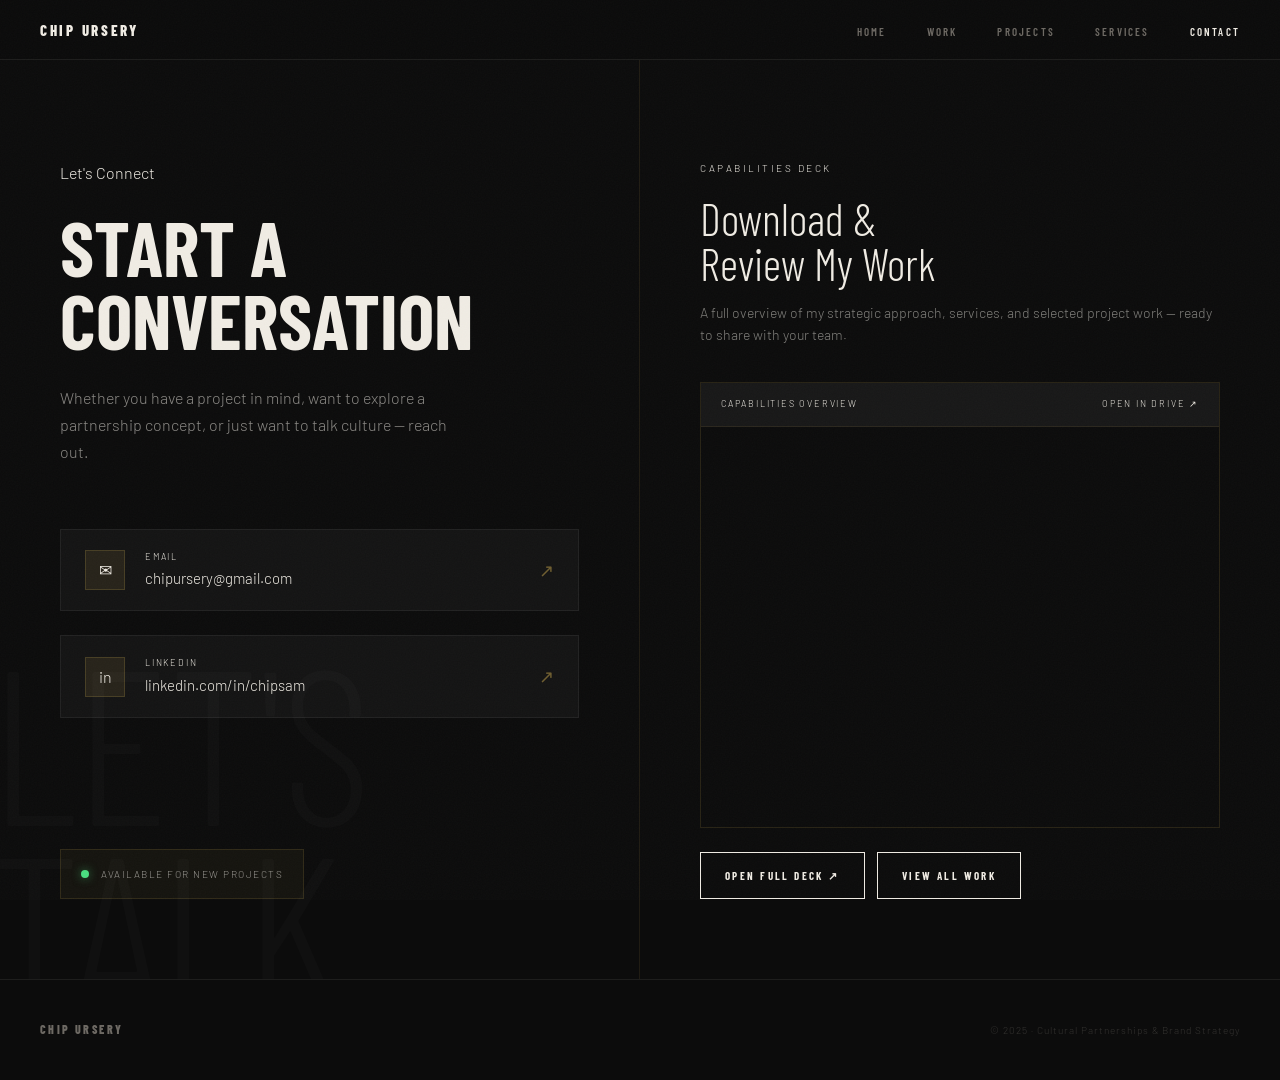
==== contact.html @ 4e8164b8 "Initial commit: website portfolio files" ====
<!DOCTYPE html>
<html lang="en">
<head>
  <meta charset="UTF-8" />
  <meta name="viewport" content="width=device-width, initial-scale=1.0" />
  <title>Contact — Chip Ursery</title>
  <meta name="description" content="Get in touch with Chip Ursery for cultural partnership strategy, brand campaigns, and pitch deck development." />
  <link rel="stylesheet" href="style.css" />
  <style>
    /* ── CONTACT LAYOUT ── */
    .contact-wrap {
      min-height: calc(100vh - var(--nav-h));
      display: grid;
      grid-template-columns: 1fr 1fr;
    }
    .contact-left {
      background: var(--ash);
      padding: 100px 60px 80px;
      display: flex;
      flex-direction: column;
      justify-content: space-between;
      border-right: 1px solid rgba(201,168,76,0.1);
      position: relative;
      overflow: hidden;
    }
    .contact-left::before {
      content: 'LET\'S\ATALK';
      position: absolute;
      left: -10px; bottom: -40px;
      font-family: var(--font-display);
      font-size: 220px;
      color: rgba(255,255,255,0.02);
      line-height: .85;
      pointer-events: none;
      white-space: pre;
    }
    .contact-left-top {}
    .contact-headline {
      font-family: var(--font-display);
      font-size: clamp(48px, 6vw, 92px);
      line-height: .95;
      margin: 24px 0 28px;
    }
    .contact-headline span { color: var(--gold); }
    .contact-sub {
      font-size: 16px;
      color: rgba(242,239,232,0.55);
      line-height: 1.7;
      max-width: 400px;
    }
    .contact-links {
      margin-top: 64px;
      display: flex;
      flex-direction: column;
      gap: 24px;
    }
    .contact-link-item {
      display: flex;
      align-items: center;
      gap: 20px;
      text-decoration: none;
      color: var(--white);
      padding: 20px 24px;
      background: rgba(255,255,255,0.03);
      border: 1px solid rgba(255,255,255,0.06);
      transition: all .25s;
      position: relative;
      overflow: hidden;
    }
    .contact-link-item::before {
      content: '';
      position: absolute;
      inset: 0;
      background: rgba(201,168,76,0.05);
      transform: translateX(-100%);
      transition: transform .3s ease;
    }
    .contact-link-item:hover::before { transform: none; }
    .contact-link-item:hover {
      border-color: rgba(201,168,76,0.3);
    }
    .contact-link-item:hover .cli-arrow { transform: translate(3px, -3px); }
    .cli-icon {
      width: 40px; height: 40px;
      background: rgba(201,168,76,0.1);
      border: 1px solid rgba(201,168,76,0.2);
      display: flex; align-items: center; justify-content: center;
      flex-shrink: 0;
      font-size: 16px;
    }
    .cli-text {
      display: flex;
      flex-direction: column;
      gap: 2px;
      flex: 1;
      position: relative;
    }
    .cli-label {
      font-family: var(--font-mono);
      font-size: 9px;
      letter-spacing: 0.2em;
      text-transform: uppercase;
      color: var(--gold);
    }
    .cli-value {
      font-size: 15px;
      color: var(--white);
    }
    .cli-arrow {
      font-size: 18px;
      color: rgba(201,168,76,0.5);
      transition: transform .25s;
      position: relative;
    }
    .contact-left-bottom {
      margin-top: 48px;
    }
    .availability {
      display: flex;
      align-items: center;
      gap: 12px;
      padding: 16px 20px;
      background: rgba(201,168,76,0.05);
      border: 1px solid rgba(201,168,76,0.15);
      width: fit-content;
    }
    .avail-dot {
      width: 8px; height: 8px;
      border-radius: 50%;
      background: #4ade80;
      box-shadow: 0 0 10px rgba(74,222,128,0.5);
      animation: pulse 2s ease-in-out infinite;
    }
    @keyframes pulse {
      0%, 100% { box-shadow: 0 0 6px rgba(74,222,128,0.4); }
      50%       { box-shadow: 0 0 16px rgba(74,222,128,0.8); }
    }
    .avail-text {
      font-family: var(--font-mono);
      font-size: 10px;
      letter-spacing: 0.15em;
      text-transform: uppercase;
      color: rgba(242,239,232,0.6);
    }

    /* ── RIGHT: DECK ── */
    .contact-right {
      background: var(--black);
      padding: 100px 60px 80px;
      display: flex;
      flex-direction: column;
    }
    .deck-section-label {
      font-family: var(--font-mono);
      font-size: 10px;
      letter-spacing: 0.25em;
      text-transform: uppercase;
      color: var(--gold);
      margin-bottom: 20px;
    }
    .deck-title-text {
      font-family: var(--font-display);
      font-size: clamp(28px, 3.5vw, 48px);
      color: var(--white);
      line-height: 1;
      margin-bottom: 16px;
    }
    .deck-sub-text {
      font-size: 14px;
      color: rgba(242,239,232,0.5);
      margin-bottom: 36px;
    }
    .capabilities-embed {
      flex: 1;
      min-height: 400px;
      background: var(--ash);
      border: 1px solid rgba(201,168,76,0.15);
      overflow: hidden;
      position: relative;
    }
    .capabilities-embed iframe {
      width: 100%;
      height: 100%;
      min-height: 400px;
      border: none;
      display: block;
    }
    .embed-bar {
      padding: 14px 20px;
      border-bottom: 1px solid rgba(201,168,76,0.1);
      background: rgba(28,28,28,0.8);
      font-family: var(--font-mono);
      font-size: 9px;
      letter-spacing: 0.2em;
      text-transform: uppercase;
      color: var(--gold);
      display: flex;
      align-items: center;
      justify-content: space-between;
    }
    .embed-bar a {
      color: var(--muted);
      transition: color .2s;
    }
    .embed-bar a:hover { color: var(--white); }
    .deck-ctas {
      margin-top: 24px;
      display: flex;
      gap: 12px;
      flex-wrap: wrap;
    }

    /* Mobile */
    @media (max-width: 900px) {
      .contact-wrap { grid-template-columns: 1fr; }
      .contact-left {
        padding: 80px 24px 60px;
        border-right: none;
        border-bottom: 1px solid rgba(201,168,76,0.1);
      }
      .contact-right { padding: 60px 24px 80px; }
      .capabilities-embed { min-height: 300px; }
      .capabilities-embed iframe { min-height: 300px; }
    }
  </style>
</head>
<body>

<!-- NAV -->
<nav>
  <a class="nav-logo" href="index.html">CHIP <span>URSERY</span></a>
  <ul class="nav-links">
    <li><a href="index.html">Home</a></li>
    <li><a href="work.html">Work</a></li>
    <li><a href="projects.html">Projects</a></li>
    <li><a href="services.html">Services</a></li>
    <li><a href="contact.html">Contact</a></li>
  </ul>
  <button class="hamburger" aria-label="Menu"><span></span><span></span><span></span></button>
</nav>
<div class="mobile-menu">
  <button class="close-btn">✕</button>
  <a href="index.html">Home</a>
  <a href="work.html">Work</a>
  <a href="projects.html">Projects</a>
  <a href="services.html">Services</a>
  <a href="contact.html">Contact</a>
</div>

<div class="page-wrap">
  <div class="contact-wrap">

    <!-- LEFT: CONTACT INFO -->
    <div class="contact-left">
      <div class="contact-left-top">
        <div class="section-label reveal">Let's Connect</div>
        <h1 class="contact-headline reveal">START A<br><span>CONVERSATION</span></h1>
        <p class="contact-sub reveal">Whether you have a project in mind, want to explore a partnership concept, or just want to talk culture — reach out.</p>

        <div class="contact-links reveal">
          <a href="mailto:chipursery@gmail.com" class="contact-link-item">
            <span class="cli-icon">✉</span>
            <span class="cli-text">
              <span class="cli-label">Email</span>
              <span class="cli-value">chipursery@gmail.com</span>
            </span>
            <span class="cli-arrow">↗</span>
          </a>

          <a href="https://www.linkedin.com/in/chipsam/" target="_blank" rel="noopener" class="contact-link-item">
            <span class="cli-icon">in</span>
            <span class="cli-text">
              <span class="cli-label">LinkedIn</span>
              <span class="cli-value">linkedin.com/in/chipsam</span>
            </span>
            <span class="cli-arrow">↗</span>
          </a>
        </div>
      </div>

      <div class="contact-left-bottom reveal">
        <div class="availability">
          <span class="avail-dot"></span>
          <span class="avail-text">Available for new projects</span>
        </div>
      </div>
    </div>

    <!-- RIGHT: CAPABILITIES DECK -->
    <div class="contact-right">
      <div class="deck-section-label reveal">Capabilities Deck</div>
      <div class="deck-title-text reveal">Download &amp;<br>Review My Work</div>
      <p class="deck-sub-text reveal">A full overview of my strategic approach, services, and selected project work — ready to share with your team.</p>

      <div class="capabilities-embed reveal">
        <div class="embed-bar">
          Capabilities Overview
          <a href="https://drive.google.com/file/d/1-_7iHMF8_PQELfiRIcevgMTAsRC_Ux6O/view" target="_blank" rel="noopener">Open in Drive ↗</a>
        </div>
        <iframe
          src="https://drive.google.com/file/d/1-_7iHMF8_PQELfiRIcevgMTAsRC_Ux6O/preview"
          allow="autoplay"
          allowfullscreen
          loading="lazy"
          title="Chip Ursery Capabilities Deck"
        ></iframe>
      </div>

      <div class="deck-ctas reveal">
        <a href="https://drive.google.com/file/d/1-_7iHMF8_PQELfiRIcevgMTAsRC_Ux6O/view" target="_blank" rel="noopener" class="btn btn-primary">Open Full Deck ↗</a>
        <a href="work.html" class="btn btn-outline">View All Work</a>
      </div>
    </div>

  </div>
</div>

<!-- FOOTER -->
<footer>
  <span class="footer-logo">CHIP URSERY</span>
  <span class="footer-copy">© 2025 · Cultural Partnerships &amp; Brand Strategy</span>
</footer>

<script src="nav.js"></script>
</body>
</html>
---- style.css ----
/* ============================================================
   CHIP URSERY — CULTURAL STRATEGY CONSULTANCY
   Design system: Dark editorial · Fashion-forward · Premium
   ============================================================ */

@import url('https://fonts.googleapis.com/css2?family=Barlow+Condensed:ital,wght@0,300;0,400;0,600;0,700;0,800;0,900;1,300;1,700&family=Barlow:ital,wght@0,300;0,400;0,500;1,300&family=Cormorant:ital,wght@0,300;0,400;1,300;1,400&display=swap');

/* ── TOKENS ── */
:root {
  --ink:        #0c0c0c;
  --ink-2:      #141414;
  --ink-3:      #1e1e1e;
  --ink-4:      #282828;
  --paper:      #f0ece4;
  --paper-dim:  #c8c4bc;
  --paper-mute: #6e6a64;
  --rule:       rgba(240,236,228,0.08);
  --rule-strong:rgba(240,236,228,0.14);

  /* No colors. Just weight and space. */
  --font-display: 'Barlow Condensed', sans-serif;
  --font-body:    'Barlow', sans-serif;
  --font-serif:   'Cormorant', serif;

  --nav-h: 60px;
  --max-w: 1320px;

  /* Spacing scale */
  --s1: 8px;
  --s2: 16px;
  --s3: 24px;
  --s4: 40px;
  --s5: 64px;
  --s6: 96px;
  --s7: 140px;
}

/* ── RESET ── */
*, *::before, *::after { box-sizing: border-box; margin: 0; padding: 0; }
html {
  scroll-behavior: smooth;
  font-size: 16px;
}
body {
  background: var(--ink);
  color: var(--paper);
  font-family: var(--font-body);
  font-weight: 300;
  line-height: 1.6;
  overflow-x: hidden;
  cursor: none; /* custom cursor */
}
a { color: inherit; text-decoration: none; }
ul, ol { list-style: none; }
img { display: block; max-width: 100%; }
button { cursor: none; }

/* ── CUSTOM CURSOR ── */
.cursor {
  position: fixed;
  width: 8px; height: 8px;
  background: var(--paper);
  border-radius: 50%;
  pointer-events: none;
  z-index: 99999;
  transform: translate(-50%, -50%);
  transition: width .2s, height .2s, background .2s;
  mix-blend-mode: difference;
}
.cursor.expanded {
  width: 40px; height: 40px;
  background: var(--paper);
}
@media (pointer: coarse) {
  .cursor { display: none; }
  body, button { cursor: auto; }
}

/* ── NOISE TEXTURE ── */
body::after {
  content: '';
  position: fixed;
  inset: 0;
  background-image: url("data:image/svg+xml,%3Csvg xmlns='http://www.w3.org/2000/svg' width='300' height='300'%3E%3Cfilter id='n'%3E%3CfeTurbulence type='fractalNoise' baseFrequency='0.75' numOctaves='4' stitchTiles='stitch'/%3E%3C/filter%3E%3Crect width='300' height='300' filter='url(%23n)' opacity='1'/%3E%3C/svg%3E");
  opacity: .028;
  pointer-events: none;
  z-index: 9998;
}

/* ── NAVIGATION ── */
nav {
  position: fixed;
  top: 0; left: 0; right: 0;
  height: var(--nav-h);
  z-index: 1000;
  display: flex;
  align-items: center;
  justify-content: space-between;
  padding: 0 var(--s4);
  background: rgba(12,12,12,0.96);
  backdrop-filter: blur(20px);
  -webkit-backdrop-filter: blur(20px);
  border-bottom: 1px solid var(--rule);
  transition: border-color .4s;
}
nav.scrolled {
  border-bottom-color: var(--rule-strong);
}
.nav-logo {
  font-family: var(--font-display);
  font-weight: 800;
  font-size: 15px;
  letter-spacing: 0.18em;
  text-transform: uppercase;
  color: var(--paper);
}
.nav-logo sup {
  font-size: 8px;
  font-weight: 400;
  letter-spacing: 0.1em;
  color: var(--paper-mute);
  vertical-align: super;
  margin-left: 4px;
}
.nav-right {
  display: flex;
  align-items: center;
  gap: var(--s5);
}
.nav-links {
  display: flex;
  gap: var(--s4);
}
.nav-links a {
  font-family: var(--font-display);
  font-size: 11px;
  font-weight: 600;
  letter-spacing: 0.2em;
  text-transform: uppercase;
  color: var(--paper-mute);
  transition: color .2s;
  position: relative;
}
.nav-links a:hover,
.nav-links a.active {
  color: var(--paper);
}
.nav-cta {
  font-family: var(--font-display);
  font-size: 10px;
  font-weight: 700;
  letter-spacing: 0.22em;
  text-transform: uppercase;
  color: var(--ink);
  background: var(--paper);
  padding: 9px 18px;
  display: inline-block;
  transition: background .2s, color .2s;
}
.nav-cta:hover {
  background: var(--paper-dim);
}
.hamburger {
  display: none;
  flex-direction: column;
  gap: 5px;
  background: none;
  border: none;
  padding: 4px;
}
.hamburger span {
  display: block;
  width: 22px; height: 1px;
  background: var(--paper);
  transition: all .25s;
}

/* ── MOBILE MENU ── */
.mobile-menu {
  display: none;
  position: fixed;
  inset: 0;
  background: var(--ink);
  z-index: 990;
  flex-direction: column;
  align-items: flex-start;
  justify-content: flex-end;
  padding: var(--s6) var(--s4);
  gap: var(--s2);
}
.mobile-menu.open { display: flex; }
.mobile-menu a {
  font-family: var(--font-display);
  font-weight: 800;
  font-size: clamp(40px, 8vw, 80px);
  letter-spacing: 0.03em;
  text-transform: uppercase;
  color: var(--paper);
  opacity: .25;
  transition: opacity .2s;
  line-height: 1.05;
}
.mobile-menu a:hover { opacity: 1; }
.mobile-close {
  position: absolute;
  top: 20px; right: var(--s4);
  background: none; border: none;
  font-family: var(--font-display);
  font-size: 11px;
  letter-spacing: 0.2em;
  text-transform: uppercase;
  color: var(--paper-mute);
}
.mobile-menu-bottom {
  margin-top: var(--s4);
  padding-top: var(--s3);
  border-top: 1px solid var(--rule);
  font-family: var(--font-display);
  font-size: 10px;
  letter-spacing: 0.2em;
  text-transform: uppercase;
  color: var(--paper-mute);
}

/* ── PAGE WRAPPER ── */
.page-wrap {
  padding-top: var(--nav-h);
}

/* ── CONTAINER ── */
.container {
  max-width: var(--max-w);
  margin: 0 auto;
  padding: 0 var(--s4);
}

/* ── EDITORIAL RULE ── */
.e-rule {
  width: 100%;
  height: 1px;
  background: var(--rule);
}

/* ── EYEBROW / LABEL ── */
.eyebrow {
  font-family: var(--font-display);
  font-size: 10px;
  font-weight: 600;
  letter-spacing: 0.28em;
  text-transform: uppercase;
  color: var(--paper-mute);
}

/* ── DISPLAY TYPE ── */
.d1 {
  font-family: var(--font-display);
  font-weight: 800;
  font-size: clamp(80px, 13vw, 200px);
  line-height: .88;
  letter-spacing: -0.01em;
  text-transform: uppercase;
  color: var(--paper);
}
.d2 {
  font-family: var(--font-display);
  font-weight: 800;
  font-size: clamp(52px, 8vw, 130px);
  line-height: .9;
  letter-spacing: -0.01em;
  text-transform: uppercase;
  color: var(--paper);
}
.d3 {
  font-family: var(--font-display);
  font-weight: 700;
  font-size: clamp(32px, 5vw, 72px);
  line-height: .95;
  letter-spacing: 0.01em;
  text-transform: uppercase;
  color: var(--paper);
}
.d4 {
  font-family: var(--font-display);
  font-weight: 600;
  font-size: clamp(22px, 3vw, 40px);
  line-height: 1;
  text-transform: uppercase;
  color: var(--paper);
}
.serif-em {
  font-family: var(--font-serif);
  font-style: italic;
  font-weight: 300;
  color: var(--paper-dim);
}
.body-lg {
  font-size: 17px;
  font-weight: 300;
  line-height: 1.7;
  color: var(--paper-dim);
}
.body-sm {
  font-size: 13px;
  font-weight: 300;
  line-height: 1.65;
  color: var(--paper-mute);
}

/* ── BUTTONS ── */
.btn {
  display: inline-flex;
  align-items: center;
  gap: 12px;
  font-family: var(--font-display);
  font-size: 11px;
  font-weight: 700;
  letter-spacing: 0.22em;
  text-transform: uppercase;
  padding: 14px 24px;
  border: 1px solid;
  transition: background .2s, color .2s, border-color .2s;
  white-space: nowrap;
}
.btn-paper {
  background: var(--paper);
  border-color: var(--paper);
  color: var(--ink);
}
.btn-paper:hover {
  background: transparent;
  color: var(--paper);
}
.btn-ghost {
  background: transparent;
  border-color: var(--rule-strong);
  color: var(--paper-dim);
}
.btn-ghost:hover {
  border-color: var(--paper-dim);
  color: var(--paper);
}
.btn-arrow::after {
  content: '↗';
  font-size: 14px;
  font-weight: 400;
}

/* ── SCROLL REVEAL ── */
.reveal {
  opacity: 0;
  transform: translateY(20px);
  transition: opacity .8s cubic-bezier(.16,1,.3,1), transform .8s cubic-bezier(.16,1,.3,1);
}
.reveal.up { transform: translateY(40px); }
.reveal.visible {
  opacity: 1;
  transform: none;
}
[data-delay="1"] { transition-delay: .1s; }
[data-delay="2"] { transition-delay: .2s; }
[data-delay="3"] { transition-delay: .3s; }
[data-delay="4"] { transition-delay: .4s; }
[data-delay="5"] { transition-delay: .5s; }

/* ── FOOTER ── */
footer {
  background: var(--ink);
  border-top: 1px solid var(--rule);
  padding: var(--s4) var(--s4);
  display: flex;
  align-items: center;
  justify-content: space-between;
  flex-wrap: wrap;
  gap: var(--s2);
}
.footer-logo {
  font-family: var(--font-display);
  font-size: 12px;
  font-weight: 800;
  letter-spacing: 0.2em;
  text-transform: uppercase;
  color: var(--paper-mute);
}
.footer-right {
  display: flex;
  align-items: center;
  gap: var(--s4);
}
.footer-link {
  font-family: var(--font-display);
  font-size: 10px;
  font-weight: 600;
  letter-spacing: 0.2em;
  text-transform: uppercase;
  color: var(--paper-mute);
  transition: color .2s;
}
.footer-link:hover { color: var(--paper); }
.footer-copy {
  font-size: 10px;
  letter-spacing: 0.1em;
  color: var(--paper-mute);
  opacity: .4;
}

/* ── RESPONSIVE ── */
@media (max-width: 1024px) {
  :root { --s4: 28px; --s5: 48px; --s6: 72px; --s7: 100px; }
}
@media (max-width: 768px) {
  :root { --s4: 20px; }
  .nav-links, .nav-cta { display: none; }
  .hamburger { display: flex; }
  nav { padding: 0 var(--s4); }
}
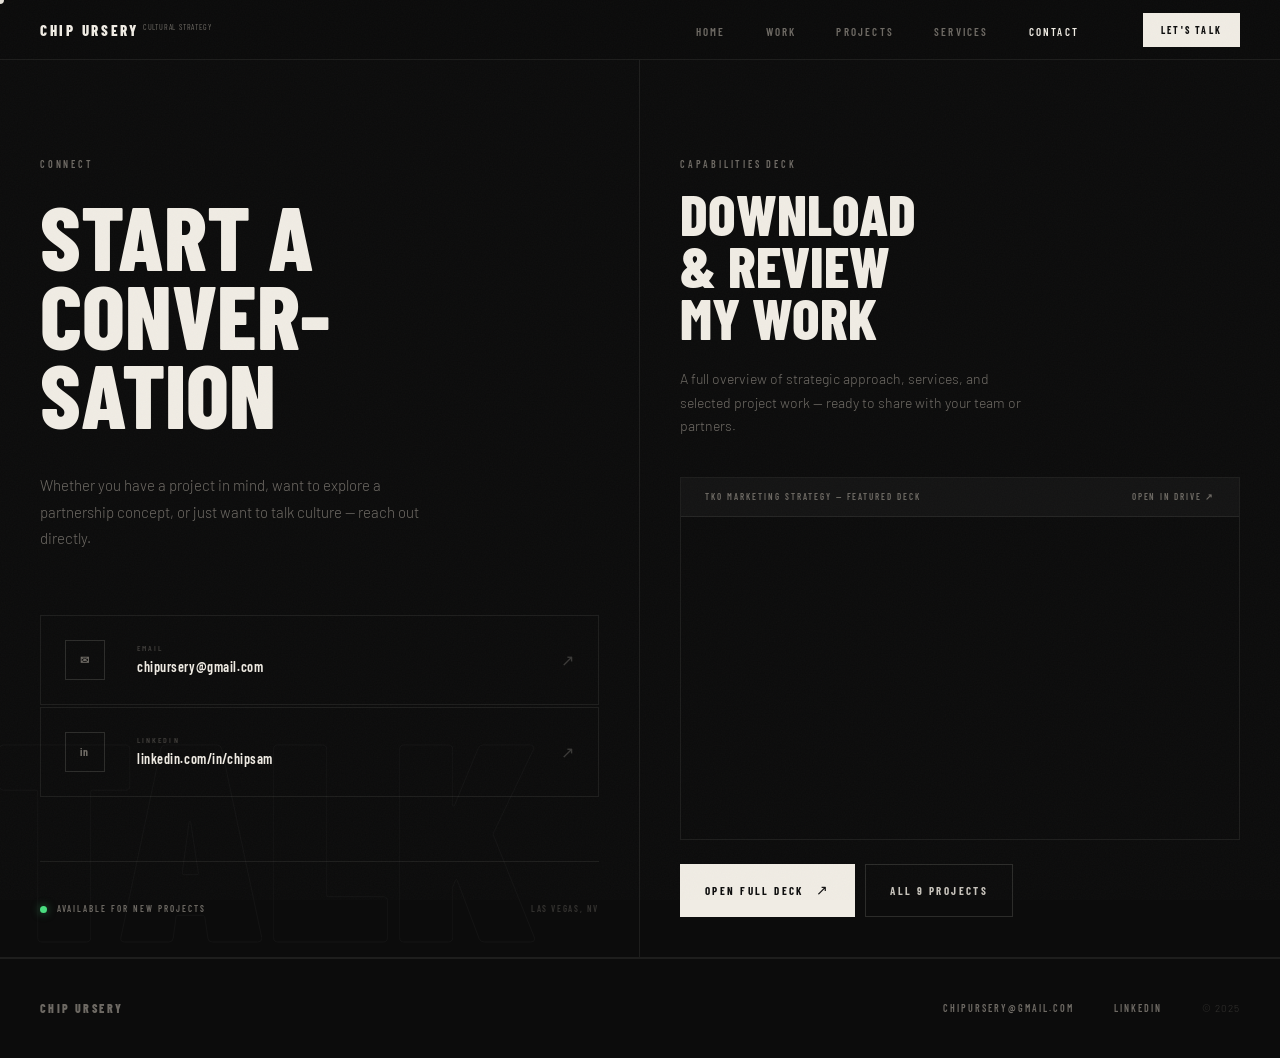
==== commit ff5a6fff: "Update portfolio pages: contact, projects, and services" ====
--- a/contact.html
+++ b/contact.html
@@ -4,297 +4,328 @@
   <meta charset="UTF-8" />
   <meta name="viewport" content="width=device-width, initial-scale=1.0" />
   <title>Contact — Chip Ursery</title>
-  <meta name="description" content="Get in touch with Chip Ursery for cultural partnership strategy, brand campaigns, and pitch deck development." />
   <link rel="stylesheet" href="style.css" />
   <style>
-    /* ── CONTACT LAYOUT ── */
-    .contact-wrap {
-      min-height: calc(100vh - var(--nav-h));
+
+    /* ── FULL LAYOUT ── */
+    .contact-layout {
+      min-height: calc(100svh - var(--nav-h));
       display: grid;
       grid-template-columns: 1fr 1fr;
-    }
+      border-bottom: 1px solid var(--rule);
+    }
+
+    /* ── LEFT PANEL ── */
     .contact-left {
-      background: var(--ash);
-      padding: 100px 60px 80px;
+      border-right: 1px solid var(--rule);
       display: flex;
       flex-direction: column;
       justify-content: space-between;
-      border-right: 1px solid rgba(201,168,76,0.1);
+      padding: var(--s6) var(--s4) var(--s4);
       position: relative;
       overflow: hidden;
     }
-    .contact-left::before {
-      content: 'LET\'S\ATALK';
+    .contact-ghost {
       position: absolute;
-      left: -10px; bottom: -40px;
-      font-family: var(--font-display);
-      font-size: 220px;
-      color: rgba(255,255,255,0.02);
-      line-height: .85;
+      bottom: -0.05em; left: -.02em;
+      font-family: var(--font-display);
+      font-weight: 900;
+      font-size: clamp(140px, 22vw, 360px);
+      line-height: 1;
+      text-transform: uppercase;
+      color: transparent;
+      -webkit-text-stroke: 1px rgba(240,236,228,0.03);
       pointer-events: none;
-      white-space: pre;
-    }
-    .contact-left-top {}
+      user-select: none;
+      white-space: nowrap;
+    }
+    .contact-left-top { position: relative; z-index: 2; }
     .contact-headline {
       font-family: var(--font-display);
-      font-size: clamp(48px, 6vw, 92px);
-      line-height: .95;
-      margin: 24px 0 28px;
-    }
-    .contact-headline span { color: var(--gold); }
+      font-weight: 800;
+      font-size: clamp(52px, 7vw, 110px);
+      line-height: .88;
+      text-transform: uppercase;
+      color: var(--paper);
+      margin: var(--s3) 0 var(--s4);
+    }
     .contact-sub {
-      font-size: 16px;
-      color: rgba(242,239,232,0.55);
-      line-height: 1.7;
-      max-width: 400px;
-    }
+      font-size: 15px;
+      font-weight: 300;
+      line-height: 1.75;
+      color: var(--paper-mute);
+      max-width: 380px;
+    }
+
+    /* CONTACT LINKS */
     .contact-links {
-      margin-top: 64px;
-      display: flex;
-      flex-direction: column;
-      gap: 24px;
-    }
-    .contact-link-item {
-      display: flex;
-      align-items: center;
-      gap: 20px;
-      text-decoration: none;
-      color: var(--white);
-      padding: 20px 24px;
-      background: rgba(255,255,255,0.03);
-      border: 1px solid rgba(255,255,255,0.06);
-      transition: all .25s;
-      position: relative;
-      overflow: hidden;
-    }
-    .contact-link-item::before {
-      content: '';
-      position: absolute;
-      inset: 0;
-      background: rgba(201,168,76,0.05);
-      transform: translateX(-100%);
-      transition: transform .3s ease;
-    }
-    .contact-link-item:hover::before { transform: none; }
-    .contact-link-item:hover {
-      border-color: rgba(201,168,76,0.3);
-    }
-    .contact-link-item:hover .cli-arrow { transform: translate(3px, -3px); }
-    .cli-icon {
-      width: 40px; height: 40px;
-      background: rgba(201,168,76,0.1);
-      border: 1px solid rgba(201,168,76,0.2);
-      display: flex; align-items: center; justify-content: center;
-      flex-shrink: 0;
-      font-size: 16px;
-    }
-    .cli-text {
+      margin-top: var(--s5);
       display: flex;
       flex-direction: column;
       gap: 2px;
-      flex: 1;
       position: relative;
-    }
-    .cli-label {
-      font-family: var(--font-mono);
-      font-size: 9px;
-      letter-spacing: 0.2em;
-      text-transform: uppercase;
-      color: var(--gold);
-    }
-    .cli-value {
-      font-size: 15px;
-      color: var(--white);
-    }
-    .cli-arrow {
-      font-size: 18px;
-      color: rgba(201,168,76,0.5);
-      transition: transform .25s;
+      z-index: 2;
+    }
+    .c-link {
+      display: grid;
+      grid-template-columns: 48px 1fr auto;
+      align-items: center;
+      gap: var(--s3);
+      padding: var(--s3) var(--s3);
+      border: 1px solid var(--rule);
+      background: transparent;
+      color: var(--paper);
+      transition: background .2s, border-color .2s;
+    }
+    .c-link:hover {
+      background: var(--ink-2);
+      border-color: var(--rule-strong);
+    }
+    .c-link:hover .c-link-arrow { opacity: 1; transform: translate(2px,-2px); }
+    .c-link-icon {
+      width: 40px; height: 40px;
+      border: 1px solid var(--rule-strong);
+      display: flex;
+      align-items: center;
+      justify-content: center;
+      font-family: var(--font-display);
+      font-size: 11px;
+      font-weight: 700;
+      letter-spacing: 0.1em;
+      color: var(--paper-mute);
+      flex-shrink: 0;
+    }
+    .c-link-text { display: flex; flex-direction: column; gap: 2px; }
+    .c-link-label {
+      font-family: var(--font-display);
+      font-size: 8px;
+      font-weight: 600;
+      letter-spacing: 0.26em;
+      text-transform: uppercase;
+      color: var(--paper-mute);
+      opacity: .5;
+    }
+    .c-link-value {
+      font-family: var(--font-display);
+      font-size: 14px;
+      font-weight: 600;
+      letter-spacing: 0.04em;
+      color: var(--paper);
+    }
+    .c-link-arrow {
+      font-size: 16px;
+      color: var(--paper);
+      opacity: .2;
+      transition: opacity .2s, transform .25s;
+    }
+
+    /* STATUS */
+    .contact-left-bottom {
       position: relative;
-    }
-    .contact-left-bottom {
-      margin-top: 48px;
-    }
-    .availability {
-      display: flex;
-      align-items: center;
-      gap: 12px;
-      padding: 16px 20px;
-      background: rgba(201,168,76,0.05);
-      border: 1px solid rgba(201,168,76,0.15);
-      width: fit-content;
-    }
-    .avail-dot {
-      width: 8px; height: 8px;
+      z-index: 2;
+      margin-top: var(--s5);
+      padding-top: var(--s4);
+      border-top: 1px solid var(--rule);
+      display: flex;
+      align-items: center;
+      justify-content: space-between;
+    }
+    .status-pill {
+      display: flex;
+      align-items: center;
+      gap: 10px;
+    }
+    .status-dot {
+      width: 7px; height: 7px;
       border-radius: 50%;
       background: #4ade80;
-      box-shadow: 0 0 10px rgba(74,222,128,0.5);
-      animation: pulse 2s ease-in-out infinite;
-    }
-    @keyframes pulse {
-      0%, 100% { box-shadow: 0 0 6px rgba(74,222,128,0.4); }
-      50%       { box-shadow: 0 0 16px rgba(74,222,128,0.8); }
-    }
-    .avail-text {
-      font-family: var(--font-mono);
-      font-size: 10px;
-      letter-spacing: 0.15em;
-      text-transform: uppercase;
-      color: rgba(242,239,232,0.6);
-    }
-
-    /* ── RIGHT: DECK ── */
+      box-shadow: 0 0 8px rgba(74,222,128,.5);
+      animation: breathe 2.5s ease-in-out infinite;
+    }
+    @keyframes breathe {
+      0%, 100% { box-shadow: 0 0 6px rgba(74,222,128,.4); }
+      50%       { box-shadow: 0 0 16px rgba(74,222,128,.8); }
+    }
+    .status-text {
+      font-family: var(--font-display);
+      font-size: 9px;
+      font-weight: 600;
+      letter-spacing: 0.22em;
+      text-transform: uppercase;
+      color: var(--paper-mute);
+    }
+    .status-location {
+      font-family: var(--font-display);
+      font-size: 9px;
+      font-weight: 600;
+      letter-spacing: 0.18em;
+      text-transform: uppercase;
+      color: var(--paper-mute);
+      opacity: .4;
+    }
+
+    /* ── RIGHT PANEL — DECK ── */
     .contact-right {
-      background: var(--black);
-      padding: 100px 60px 80px;
       display: flex;
       flex-direction: column;
-    }
-    .deck-section-label {
-      font-family: var(--font-mono);
-      font-size: 10px;
-      letter-spacing: 0.25em;
-      text-transform: uppercase;
-      color: var(--gold);
-      margin-bottom: 20px;
-    }
+      padding: var(--s6) var(--s4) var(--s4);
+    }
+    .deck-header { margin-bottom: var(--s4); }
     .deck-title-text {
       font-family: var(--font-display);
-      font-size: clamp(28px, 3.5vw, 48px);
-      color: var(--white);
-      line-height: 1;
-      margin-bottom: 16px;
-    }
-    .deck-sub-text {
+      font-weight: 800;
+      font-size: clamp(32px, 4.5vw, 64px);
+      line-height: .9;
+      text-transform: uppercase;
+      color: var(--paper);
+      margin-top: var(--s2);
+      margin-bottom: var(--s3);
+    }
+    .deck-body-text {
       font-size: 14px;
-      color: rgba(242,239,232,0.5);
-      margin-bottom: 36px;
-    }
-    .capabilities-embed {
+      font-weight: 300;
+      color: var(--paper-mute);
+      line-height: 1.65;
+      max-width: 360px;
+    }
+
+    /* EMBED */
+    .deck-embed-wrap {
       flex: 1;
-      min-height: 400px;
-      background: var(--ash);
-      border: 1px solid rgba(201,168,76,0.15);
+      border: 1px solid var(--rule);
       overflow: hidden;
-      position: relative;
-    }
-    .capabilities-embed iframe {
+      display: flex;
+      flex-direction: column;
+      min-height: 360px;
+    }
+    .embed-bar {
+      padding: 12px var(--s3);
+      border-bottom: 1px solid var(--rule);
+      background: var(--ink-2);
+      display: flex;
+      align-items: center;
+      justify-content: space-between;
+      flex-shrink: 0;
+    }
+    .embed-bar span {
+      font-family: var(--font-display);
+      font-size: 9px;
+      font-weight: 600;
+      letter-spacing: 0.22em;
+      text-transform: uppercase;
+      color: var(--paper-mute);
+    }
+    .embed-bar a {
+      font-family: var(--font-display);
+      font-size: 9px;
+      font-weight: 600;
+      letter-spacing: 0.2em;
+      text-transform: uppercase;
+      color: var(--paper-mute);
+      transition: color .2s;
+    }
+    .embed-bar a:hover { color: var(--paper); }
+    .deck-embed-wrap iframe {
+      flex: 1;
       width: 100%;
-      height: 100%;
-      min-height: 400px;
+      min-height: 300px;
       border: none;
       display: block;
     }
-    .embed-bar {
-      padding: 14px 20px;
-      border-bottom: 1px solid rgba(201,168,76,0.1);
-      background: rgba(28,28,28,0.8);
-      font-family: var(--font-mono);
-      font-size: 9px;
-      letter-spacing: 0.2em;
-      text-transform: uppercase;
-      color: var(--gold);
-      display: flex;
-      align-items: center;
-      justify-content: space-between;
-    }
-    .embed-bar a {
-      color: var(--muted);
-      transition: color .2s;
-    }
-    .embed-bar a:hover { color: var(--white); }
     .deck-ctas {
-      margin-top: 24px;
-      display: flex;
-      gap: 12px;
+      margin-top: var(--s3);
+      display: flex;
+      gap: 10px;
       flex-wrap: wrap;
     }
 
-    /* Mobile */
     @media (max-width: 900px) {
-      .contact-wrap { grid-template-columns: 1fr; }
+      .contact-layout {
+        grid-template-columns: 1fr;
+        min-height: auto;
+      }
       .contact-left {
-        padding: 80px 24px 60px;
         border-right: none;
-        border-bottom: 1px solid rgba(201,168,76,0.1);
+        border-bottom: 1px solid var(--rule);
       }
-      .contact-right { padding: 60px 24px 80px; }
-      .capabilities-embed { min-height: 300px; }
-      .capabilities-embed iframe { min-height: 300px; }
+      .contact-right { padding: var(--s5) var(--s4) var(--s6); }
     }
   </style>
 </head>
 <body>
-
-<!-- NAV -->
+<div class="cursor"></div>
 <nav>
-  <a class="nav-logo" href="index.html">CHIP <span>URSERY</span></a>
-  <ul class="nav-links">
-    <li><a href="index.html">Home</a></li>
-    <li><a href="work.html">Work</a></li>
-    <li><a href="projects.html">Projects</a></li>
-    <li><a href="services.html">Services</a></li>
-    <li><a href="contact.html">Contact</a></li>
-  </ul>
+  <a class="nav-logo" href="index.html">Chip Ursery<sup>Cultural Strategy</sup></a>
+  <div class="nav-right">
+    <ul class="nav-links">
+      <li><a href="index.html">Home</a></li>
+      <li><a href="work.html">Work</a></li>
+      <li><a href="projects.html">Projects</a></li>
+      <li><a href="services.html">Services</a></li>
+      <li><a href="contact.html">Contact</a></li>
+    </ul>
+    <a href="contact.html" class="nav-cta">Let's Talk</a>
+  </div>
   <button class="hamburger" aria-label="Menu"><span></span><span></span><span></span></button>
 </nav>
 <div class="mobile-menu">
-  <button class="close-btn">✕</button>
-  <a href="index.html">Home</a>
-  <a href="work.html">Work</a>
-  <a href="projects.html">Projects</a>
-  <a href="services.html">Services</a>
-  <a href="contact.html">Contact</a>
+  <button class="mobile-close">Close</button>
+  <a href="index.html">Home</a><a href="work.html">Work</a><a href="projects.html">Projects</a><a href="services.html">Services</a><a href="contact.html">Contact</a>
+  <div class="mobile-menu-bottom">chipursery@gmail.com</div>
 </div>
 
 <div class="page-wrap">
-  <div class="contact-wrap">
-
-    <!-- LEFT: CONTACT INFO -->
+  <div class="contact-layout">
+
+    <!-- LEFT -->
     <div class="contact-left">
+      <span class="contact-ghost" aria-hidden="true">Talk</span>
+
       <div class="contact-left-top">
-        <div class="section-label reveal">Let's Connect</div>
-        <h1 class="contact-headline reveal">START A<br><span>CONVERSATION</span></h1>
-        <p class="contact-sub reveal">Whether you have a project in mind, want to explore a partnership concept, or just want to talk culture — reach out.</p>
-
-        <div class="contact-links reveal">
-          <a href="mailto:chipursery@gmail.com" class="contact-link-item">
-            <span class="cli-icon">✉</span>
-            <span class="cli-text">
-              <span class="cli-label">Email</span>
-              <span class="cli-value">chipursery@gmail.com</span>
+        <div class="eyebrow reveal">Connect</div>
+        <h1 class="contact-headline reveal up" data-delay="1">Start a<br>Conver-<br>sation</h1>
+        <p class="contact-sub reveal" data-delay="2">Whether you have a project in mind, want to explore a partnership concept, or just want to talk culture — reach out directly.</p>
+
+        <div class="contact-links reveal" data-delay="3">
+          <a href="mailto:chipursery@gmail.com" class="c-link">
+            <span class="c-link-icon">✉</span>
+            <span class="c-link-text">
+              <span class="c-link-label">Email</span>
+              <span class="c-link-value">chipursery@gmail.com</span>
             </span>
-            <span class="cli-arrow">↗</span>
+            <span class="c-link-arrow">↗</span>
           </a>
-
-          <a href="https://www.linkedin.com/in/chipsam/" target="_blank" rel="noopener" class="contact-link-item">
-            <span class="cli-icon">in</span>
-            <span class="cli-text">
-              <span class="cli-label">LinkedIn</span>
-              <span class="cli-value">linkedin.com/in/chipsam</span>
+          <a href="https://www.linkedin.com/in/chipsam/" target="_blank" rel="noopener" class="c-link">
+            <span class="c-link-icon">in</span>
+            <span class="c-link-text">
+              <span class="c-link-label">LinkedIn</span>
+              <span class="c-link-value">linkedin.com/in/chipsam</span>
             </span>
-            <span class="cli-arrow">↗</span>
+            <span class="c-link-arrow">↗</span>
           </a>
         </div>
       </div>
 
-      <div class="contact-left-bottom reveal">
-        <div class="availability">
-          <span class="avail-dot"></span>
-          <span class="avail-text">Available for new projects</span>
+      <div class="contact-left-bottom reveal" data-delay="4">
+        <div class="status-pill">
+          <span class="status-dot"></span>
+          <span class="status-text">Available for new projects</span>
         </div>
+        <span class="status-location">Las Vegas, NV</span>
       </div>
     </div>
 
-    <!-- RIGHT: CAPABILITIES DECK -->
+    <!-- RIGHT -->
     <div class="contact-right">
-      <div class="deck-section-label reveal">Capabilities Deck</div>
-      <div class="deck-title-text reveal">Download &amp;<br>Review My Work</div>
-      <p class="deck-sub-text reveal">A full overview of my strategic approach, services, and selected project work — ready to share with your team.</p>
-
-      <div class="capabilities-embed reveal">
+      <div class="deck-header reveal">
+        <div class="eyebrow">Capabilities Deck</div>
+        <div class="deck-title-text">Download<br>&amp; Review<br>My Work</div>
+        <p class="deck-body-text">A full overview of strategic approach, services, and selected project work — ready to share with your team or partners.</p>
+      </div>
+
+      <div class="deck-embed-wrap reveal" data-delay="1">
         <div class="embed-bar">
-          Capabilities Overview
+          <span>TKO Marketing Strategy — Featured Deck</span>
           <a href="https://drive.google.com/file/d/1-_7iHMF8_PQELfiRIcevgMTAsRC_Ux6O/view" target="_blank" rel="noopener">Open in Drive ↗</a>
         </div>
         <iframe
@@ -306,21 +337,23 @@
         ></iframe>
       </div>
 
-      <div class="deck-ctas reveal">
-        <a href="https://drive.google.com/file/d/1-_7iHMF8_PQELfiRIcevgMTAsRC_Ux6O/view" target="_blank" rel="noopener" class="btn btn-primary">Open Full Deck ↗</a>
-        <a href="work.html" class="btn btn-outline">View All Work</a>
+      <div class="deck-ctas reveal" data-delay="2">
+        <a href="https://drive.google.com/file/d/1-_7iHMF8_PQELfiRIcevgMTAsRC_Ux6O/view" target="_blank" rel="noopener" class="btn btn-paper btn-arrow">Open Full Deck</a>
+        <a href="work.html" class="btn btn-ghost">All 9 Projects</a>
       </div>
     </div>
 
   </div>
 </div>
 
-<!-- FOOTER -->
 <footer>
-  <span class="footer-logo">CHIP URSERY</span>
-  <span class="footer-copy">© 2025 · Cultural Partnerships &amp; Brand Strategy</span>
+  <span class="footer-logo">Chip Ursery</span>
+  <div class="footer-right">
+    <a href="mailto:chipursery@gmail.com" class="footer-link">chipursery@gmail.com</a>
+    <a href="https://www.linkedin.com/in/chipsam/" target="_blank" rel="noopener" class="footer-link">LinkedIn</a>
+    <span class="footer-copy">© 2025</span>
+  </div>
 </footer>
-
 <script src="nav.js"></script>
 </body>
 </html>
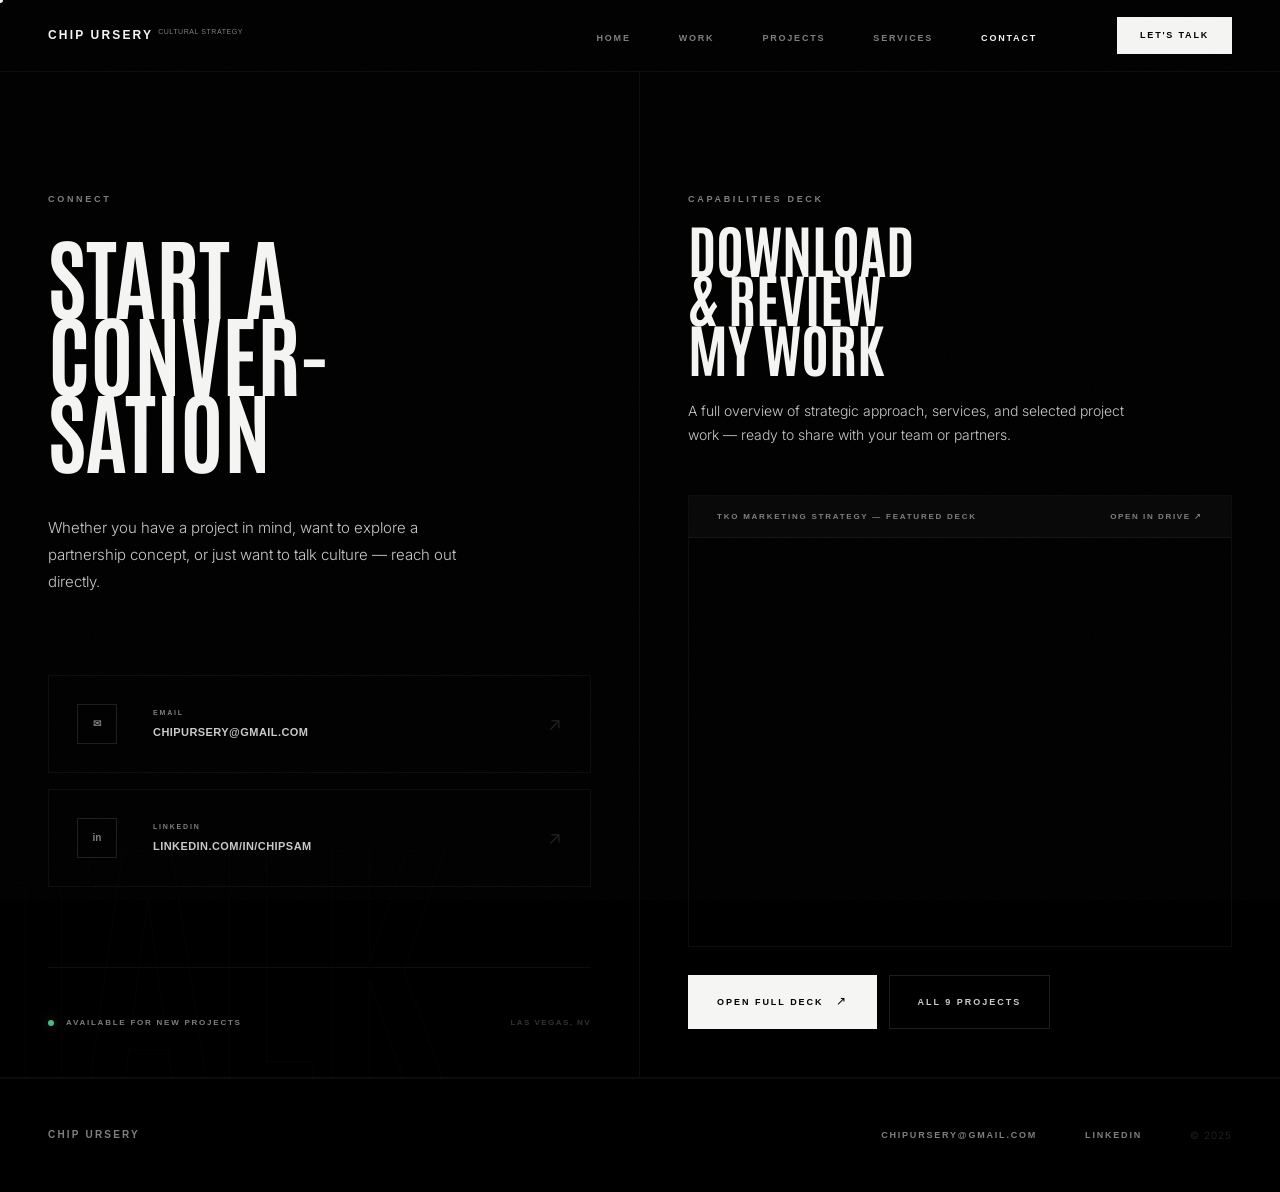
==== commit 1e77a0ab: "Redesign website to premium cultural strategy consultancy visual identity" ====
--- a/contact.html
+++ b/contact.html
@@ -6,13 +6,13 @@
   <title>Contact — Chip Ursery</title>
   <link rel="stylesheet" href="style.css" />
   <style>
-
     /* ── FULL LAYOUT ── */
     .contact-layout {
       min-height: calc(100svh - var(--nav-h));
       display: grid;
       grid-template-columns: 1fr 1fr;
       border-bottom: 1px solid var(--rule);
+      background: var(--ink);
     }
 
     /* ── LEFT PANEL ── */
@@ -29,22 +29,23 @@
       position: absolute;
       bottom: -0.05em; left: -.02em;
       font-family: var(--font-display);
-      font-weight: 900;
+      font-weight: 700;
       font-size: clamp(140px, 22vw, 360px);
       line-height: 1;
       text-transform: uppercase;
       color: transparent;
-      -webkit-text-stroke: 1px rgba(240,236,228,0.03);
+      -webkit-text-stroke: 1px rgba(245, 245, 243, 0.018);
       pointer-events: none;
       user-select: none;
       white-space: nowrap;
+      z-index: 1;
     }
     .contact-left-top { position: relative; z-index: 2; }
     .contact-headline {
       font-family: var(--font-display);
-      font-weight: 800;
+      font-weight: 700;
       font-size: clamp(52px, 7vw, 110px);
-      line-height: .88;
+      line-height: .86;
       text-transform: uppercase;
       color: var(--paper);
       margin: var(--s3) 0 var(--s4);
@@ -52,9 +53,9 @@
     .contact-sub {
       font-size: 15px;
       font-weight: 300;
-      line-height: 1.75;
-      color: var(--paper-mute);
-      max-width: 380px;
+      line-height: 1.8;
+      color: var(--paper-dim);
+      max-width: 420px;
     }
 
     /* CONTACT LINKS */
@@ -62,7 +63,7 @@
       margin-top: var(--s5);
       display: flex;
       flex-direction: column;
-      gap: 2px;
+      gap: var(--s2);
       position: relative;
       z-index: 2;
     }
@@ -75,51 +76,52 @@
       border: 1px solid var(--rule);
       background: transparent;
       color: var(--paper);
-      transition: background .2s, border-color .2s;
+      transition: all 0.3s cubic-bezier(0.16, 1, 0.3, 1);
+      border-radius: 0px;
     }
     .c-link:hover {
       background: var(--ink-2);
-      border-color: var(--rule-strong);
-    }
-    .c-link:hover .c-link-arrow { opacity: 1; transform: translate(2px,-2px); }
+      border-color: var(--paper);
+    }
+    .c-link:hover .c-link-arrow { opacity: 1; transform: translate(3px,-3px); color: var(--paper); }
     .c-link-icon {
       width: 40px; height: 40px;
       border: 1px solid var(--rule-strong);
       display: flex;
       align-items: center;
       justify-content: center;
-      font-family: var(--font-display);
+      font-family: var(--font-display-wide);
+      font-size: 10px;
+      font-weight: 700;
+      color: var(--paper-mute);
+      flex-shrink: 0;
+      border-radius: 0px;
+    }
+    .c-link-text { display: flex; flex-direction: column; gap: 4px; }
+    .c-link-label {
+      font-family: var(--font-display-wide);
+      font-size: 7px;
+      font-weight: 700;
+      letter-spacing: 0.26em;
+      text-transform: uppercase;
+      color: var(--paper-mute);
+    }
+    .c-link-value {
+      font-family: var(--font-display-wide);
       font-size: 11px;
       font-weight: 700;
-      letter-spacing: 0.1em;
-      color: var(--paper-mute);
-      flex-shrink: 0;
-    }
-    .c-link-text { display: flex; flex-direction: column; gap: 2px; }
-    .c-link-label {
-      font-family: var(--font-display);
-      font-size: 8px;
-      font-weight: 600;
-      letter-spacing: 0.26em;
-      text-transform: uppercase;
-      color: var(--paper-mute);
-      opacity: .5;
-    }
-    .c-link-value {
-      font-family: var(--font-display);
-      font-size: 14px;
-      font-weight: 600;
       letter-spacing: 0.04em;
-      color: var(--paper);
+      color: var(--paper-dim);
+      text-transform: uppercase;
     }
     .c-link-arrow {
-      font-size: 16px;
-      color: var(--paper);
-      opacity: .2;
-      transition: opacity .2s, transform .25s;
-    }
-
-    /* STATUS */
+      font-size: 18px;
+      color: var(--paper-mute);
+      opacity: .3;
+      transition: all 0.3s cubic-bezier(0.16, 1, 0.3, 1);
+    }
+
+    /* STATUS BLOCK */
     .contact-left-bottom {
       position: relative;
       z-index: 2;
@@ -133,31 +135,31 @@
     .status-pill {
       display: flex;
       align-items: center;
-      gap: 10px;
+      gap: 12px;
     }
     .status-dot {
-      width: 7px; height: 7px;
+      width: 6px; height: 6px;
       border-radius: 50%;
-      background: #4ade80;
-      box-shadow: 0 0 8px rgba(74,222,128,.5);
-      animation: breathe 2.5s ease-in-out infinite;
+      background: #52b788;
+      box-shadow: 0 0 10px rgba(82, 183, 136, 0.4);
+      animation: breathe 3s ease-in-out infinite;
     }
     @keyframes breathe {
-      0%, 100% { box-shadow: 0 0 6px rgba(74,222,128,.4); }
-      50%       { box-shadow: 0 0 16px rgba(74,222,128,.8); }
+      0%, 100% { box-shadow: 0 0 6px rgba(82, 183, 136, 0.3); opacity: 0.7; }
+      50%       { box-shadow: 0 0 16px rgba(82, 183, 136, 0.8); opacity: 1; }
     }
     .status-text {
-      font-family: var(--font-display);
-      font-size: 9px;
-      font-weight: 600;
+      font-family: var(--font-display-wide);
+      font-size: 8px;
+      font-weight: 700;
       letter-spacing: 0.22em;
       text-transform: uppercase;
       color: var(--paper-mute);
     }
     .status-location {
-      font-family: var(--font-display);
-      font-size: 9px;
-      font-weight: 600;
+      font-family: var(--font-display-wide);
+      font-size: 8px;
+      font-weight: 700;
       letter-spacing: 0.18em;
       text-transform: uppercase;
       color: var(--paper-mute);
@@ -169,13 +171,14 @@
       display: flex;
       flex-direction: column;
       padding: var(--s6) var(--s4) var(--s4);
+      background: var(--ink);
     }
     .deck-header { margin-bottom: var(--s4); }
     .deck-title-text {
       font-family: var(--font-display);
-      font-weight: 800;
-      font-size: clamp(32px, 4.5vw, 64px);
-      line-height: .9;
+      font-weight: 700;
+      font-size: clamp(32px, 4.5vw, 68px);
+      line-height: .86;
       text-transform: uppercase;
       color: var(--paper);
       margin-top: var(--s2);
@@ -184,9 +187,9 @@
     .deck-body-text {
       font-size: 14px;
       font-weight: 300;
-      color: var(--paper-mute);
-      line-height: 1.65;
-      max-width: 360px;
+      color: var(--paper-dim);
+      line-height: 1.7;
+      max-width: 440px;
     }
 
     /* EMBED */
@@ -196,10 +199,11 @@
       overflow: hidden;
       display: flex;
       flex-direction: column;
-      min-height: 360px;
+      min-height: 380px;
+      border-radius: 0px;
     }
     .embed-bar {
-      padding: 12px var(--s3);
+      padding: 14px var(--s3);
       border-bottom: 1px solid var(--rule);
       background: var(--ink-2);
       display: flex;
@@ -208,21 +212,21 @@
       flex-shrink: 0;
     }
     .embed-bar span {
-      font-family: var(--font-display);
-      font-size: 9px;
-      font-weight: 600;
+      font-family: var(--font-display-wide);
+      font-size: 8px;
+      font-weight: 700;
       letter-spacing: 0.22em;
       text-transform: uppercase;
       color: var(--paper-mute);
     }
     .embed-bar a {
-      font-family: var(--font-display);
-      font-size: 9px;
-      font-weight: 600;
+      font-family: var(--font-display-wide);
+      font-size: 8px;
+      font-weight: 700;
       letter-spacing: 0.2em;
       text-transform: uppercase;
       color: var(--paper-mute);
-      transition: color .2s;
+      transition: color .25s ease;
     }
     .embed-bar a:hover { color: var(--paper); }
     .deck-embed-wrap iframe {
@@ -231,11 +235,12 @@
       min-height: 300px;
       border: none;
       display: block;
+      background: var(--ink);
     }
     .deck-ctas {
       margin-top: var(--s3);
       display: flex;
-      gap: 10px;
+      gap: 12px;
       flex-wrap: wrap;
     }
 
@@ -247,6 +252,7 @@
       .contact-left {
         border-right: none;
         border-bottom: 1px solid var(--rule);
+        padding-bottom: var(--s5);
       }
       .contact-right { padding: var(--s5) var(--s4) var(--s6); }
     }
--- a/style.css
+++ b/style.css
@@ -1,90 +1,113 @@
 /* ============================================================
    CHIP URSERY — CULTURAL STRATEGY CONSULTANCY
-   Design system: Dark editorial · Fashion-forward · Premium
+   Design system: Premium Dark Editorial · Fashion-Forward · Sharp
+   References: Kith, Wieden+Kennedy, Fear of God, Nike Editorial
    ============================================================ */
 
-@import url('https://fonts.googleapis.com/css2?family=Barlow+Condensed:ital,wght@0,300;0,400;0,600;0,700;0,800;0,900;1,300;1,700&family=Barlow:ital,wght@0,300;0,400;0,500;1,300&family=Cormorant:ital,wght@0,300;0,400;1,300;1,400&display=swap');
-
-/* ── TOKENS ── */
+@import url('https://fonts.googleapis.com/css2?family=Antonio:wght@400;700&family=Syncopate:wght@400;700&family=Inter:wght@300;400;500;600;700&family=Cormorant+Garamond:ital,wght@0,300;0,400;1,300;1,400&display=swap');
+
+/* ── DESIGN TOKENS ── */
 :root {
-  --ink:        #0c0c0c;
-  --ink-2:      #141414;
-  --ink-3:      #1e1e1e;
-  --ink-4:      #282828;
-  --paper:      #f0ece4;
-  --paper-dim:  #c8c4bc;
-  --paper-mute: #6e6a64;
-  --rule:       rgba(240,236,228,0.08);
-  --rule-strong:rgba(240,236,228,0.14);
-
-  /* No colors. Just weight and space. */
-  --font-display: 'Barlow Condensed', sans-serif;
-  --font-body:    'Barlow', sans-serif;
-  --font-serif:   'Cormorant', serif;
-
-  --nav-h: 60px;
-  --max-w: 1320px;
-
-  /* Spacing scale */
+  /* Pure Editorial Palette */
+  --ink:          #000000; /* Pure black */
+  --ink-2:        #080808; /* Extremely deep grey */
+  --ink-3:        #101010; /* Charcoal secondary */
+  --ink-4:        #1a1a1a; /* Charcoal tertiary */
+  --paper:        #f5f5f3; /* Premium linen off-white */
+  --paper-dim:    #cacac8; /* Muted linen */
+  --paper-mute:   #7f7f7e; /* Charcoal accent grey */
+  --rule:         rgba(245, 245, 243, 0.05); /* Extremely thin divider */
+  --rule-strong:  rgba(245, 245, 243, 0.12); /* Pronounced divider */
+
+  /* Typographic Pairing */
+  --font-display:      'Antonio', sans-serif;           /* Tall, condensed, bold editorial (Druk vibe) */
+  --font-display-wide: 'Syncopate', sans-serif;         /* Wide uppercase fashion headers (Kith vibe) */
+  --font-body:         'Inter', sans-serif;             /* Stark neutral body (Helvetica Neue vibe) */
+  --font-serif:        'Cormorant Garamond', serif;     /* Classic editorial italic accent */
+
+  /* Layout Spacing */
+  --nav-h: 72px;
+  --max-w: 1360px;
+
+  /* Cinematic Spacing Scale */
   --s1: 8px;
   --s2: 16px;
-  --s3: 24px;
-  --s4: 40px;
-  --s5: 64px;
-  --s6: 96px;
-  --s7: 140px;
+  --s3: 28px;
+  --s4: 48px;
+  --s5: 80px;
+  --s6: 120px;
+  --s7: 180px;
 }
 
 /* ── RESET ── */
-*, *::before, *::after { box-sizing: border-box; margin: 0; padding: 0; }
+*, *::before, *::after { 
+  box-sizing: border-box; 
+  margin: 0; 
+  padding: 0; 
+}
 html {
   scroll-behavior: smooth;
   font-size: 16px;
+  background: var(--ink);
 }
 body {
   background: var(--ink);
   color: var(--paper);
   font-family: var(--font-body);
   font-weight: 300;
-  line-height: 1.6;
+  line-height: 1.65;
   overflow-x: hidden;
-  cursor: none; /* custom cursor */
-}
-a { color: inherit; text-decoration: none; }
-ul, ol { list-style: none; }
-img { display: block; max-width: 100%; }
-button { cursor: none; }
-
-/* ── CUSTOM CURSOR ── */
-.cursor {
-  position: fixed;
-  width: 8px; height: 8px;
-  background: var(--paper);
-  border-radius: 50%;
-  pointer-events: none;
-  z-index: 99999;
-  transform: translate(-50%, -50%);
-  transition: width .2s, height .2s, background .2s;
-  mix-blend-mode: difference;
-}
-.cursor.expanded {
-  width: 40px; height: 40px;
-  background: var(--paper);
-}
-@media (pointer: coarse) {
-  .cursor { display: none; }
-  body, button { cursor: auto; }
-}
-
-/* ── NOISE TEXTURE ── */
+  cursor: none; /* Custom cursor */
+  -webkit-font-smoothing: antialiased;
+}
+a { 
+  color: inherit; 
+  text-decoration: none; 
+}
+ul, ol { 
+  list-style: none; 
+}
+img { 
+  display: block; 
+  max-width: 100%; 
+  height: auto;
+}
+button { 
+  cursor: none; 
+  font-family: inherit;
+}
+
+/* ── STYLISH NOISE OVERLAY ── */
 body::after {
   content: '';
   position: fixed;
   inset: 0;
-  background-image: url("data:image/svg+xml,%3Csvg xmlns='http://www.w3.org/2000/svg' width='300' height='300'%3E%3Cfilter id='n'%3E%3CfeTurbulence type='fractalNoise' baseFrequency='0.75' numOctaves='4' stitchTiles='stitch'/%3E%3C/filter%3E%3Crect width='300' height='300' filter='url(%23n)' opacity='1'/%3E%3C/svg%3E");
-  opacity: .028;
+  background-image: url("data:image/svg+xml,%3Csvg xmlns='http://www.w3.org/2000/svg' width='250' height='250'%3E%3Cfilter id='n'%3E%3CfeTurbulence type='fractalNoise' baseFrequency='0.85' numOctaves='3' stitchTiles='stitch'/%3E%3C/filter%3E%3Crect width='250' height='250' filter='url(%23n)' opacity='1'/%3E%3C/svg%3E");
+  opacity: .022;
   pointer-events: none;
   z-index: 9998;
+}
+
+/* ── CUSTOM CURSOR ── */
+.cursor {
+  position: fixed;
+  width: 6px; height: 6px;
+  background: var(--paper);
+  border-radius: 50%;
+  pointer-events: none;
+  z-index: 9999;
+  transform: translate(-50%, -50%);
+  transition: width .25s ease, height .25s ease, background .25s ease, border .25s ease;
+  mix-blend-mode: difference;
+}
+.cursor.expanded {
+  width: 28px; height: 28px;
+  background: transparent;
+  border: 1px solid var(--paper);
+}
+@media (pointer: coarse) {
+  .cursor { display: none; }
+  body, button { cursor: auto; }
 }
 
 /* ── NAVIGATION ── */
@@ -97,30 +120,30 @@
   align-items: center;
   justify-content: space-between;
   padding: 0 var(--s4);
-  background: rgba(12,12,12,0.96);
-  backdrop-filter: blur(20px);
-  -webkit-backdrop-filter: blur(20px);
+  background: rgba(0, 0, 0, 0.94);
+  backdrop-filter: blur(25px);
+  -webkit-backdrop-filter: blur(25px);
   border-bottom: 1px solid var(--rule);
-  transition: border-color .4s;
+  transition: border-color .3s ease;
 }
 nav.scrolled {
   border-bottom-color: var(--rule-strong);
 }
 .nav-logo {
-  font-family: var(--font-display);
-  font-weight: 800;
-  font-size: 15px;
+  font-family: var(--font-display-wide);
+  font-weight: 700;
+  font-size: 12px;
   letter-spacing: 0.18em;
   text-transform: uppercase;
   color: var(--paper);
 }
 .nav-logo sup {
-  font-size: 8px;
+  font-size: 7px;
   font-weight: 400;
-  letter-spacing: 0.1em;
+  letter-spacing: 0.08em;
   color: var(--paper-mute);
   vertical-align: super;
-  margin-left: 4px;
+  margin-left: 5px;
 }
 .nav-right {
   display: flex;
@@ -132,13 +155,13 @@
   gap: var(--s4);
 }
 .nav-links a {
-  font-family: var(--font-display);
-  font-size: 11px;
-  font-weight: 600;
+  font-family: var(--font-display-wide);
+  font-size: 9px;
+  font-weight: 700;
   letter-spacing: 0.2em;
   text-transform: uppercase;
   color: var(--paper-mute);
-  transition: color .2s;
+  transition: color .25s ease;
   position: relative;
 }
 .nav-links a:hover,
@@ -146,33 +169,34 @@
   color: var(--paper);
 }
 .nav-cta {
-  font-family: var(--font-display);
-  font-size: 10px;
-  font-weight: 700;
-  letter-spacing: 0.22em;
+  font-family: var(--font-display-wide);
+  font-size: 9px;
+  font-weight: 700;
+  letter-spacing: 0.2em;
   text-transform: uppercase;
   color: var(--ink);
   background: var(--paper);
-  padding: 9px 18px;
-  display: inline-block;
-  transition: background .2s, color .2s;
+  padding: 10px 22px;
+  border: 1px solid var(--paper);
+  transition: all .25s ease;
 }
 .nav-cta:hover {
-  background: var(--paper-dim);
+  background: transparent;
+  color: var(--paper);
 }
 .hamburger {
   display: none;
   flex-direction: column;
-  gap: 5px;
+  gap: 6px;
   background: none;
   border: none;
-  padding: 4px;
+  padding: 8px;
 }
 .hamburger span {
   display: block;
-  width: 22px; height: 1px;
+  width: 24px; height: 1px;
   background: var(--paper);
-  transition: all .25s;
+  transition: transform .25s ease, opacity .25s ease;
 }
 
 /* ── MOBILE MENU ── */
@@ -181,45 +205,51 @@
   position: fixed;
   inset: 0;
   background: var(--ink);
-  z-index: 990;
+  z-index: 1010;
   flex-direction: column;
   align-items: flex-start;
   justify-content: flex-end;
   padding: var(--s6) var(--s4);
   gap: var(--s2);
 }
-.mobile-menu.open { display: flex; }
+.mobile-menu.open { 
+  display: flex; 
+}
 .mobile-menu a {
-  font-family: var(--font-display);
-  font-weight: 800;
-  font-size: clamp(40px, 8vw, 80px);
-  letter-spacing: 0.03em;
+  font-family: var(--font-display-wide);
+  font-weight: 700;
+  font-size: clamp(28px, 6vw, 56px);
+  letter-spacing: 0.05em;
   text-transform: uppercase;
   color: var(--paper);
   opacity: .25;
-  transition: opacity .2s;
-  line-height: 1.05;
-}
-.mobile-menu a:hover { opacity: 1; }
+  transition: opacity .25s ease, transform .25s ease;
+  line-height: 1.1;
+}
+.mobile-menu a:hover { 
+  opacity: 1; 
+  transform: translateX(10px);
+}
 .mobile-close {
   position: absolute;
-  top: 20px; right: var(--s4);
+  top: 24px; right: var(--s4);
   background: none; border: none;
-  font-family: var(--font-display);
-  font-size: 11px;
+  font-family: var(--font-display-wide);
+  font-size: 10px;
   letter-spacing: 0.2em;
   text-transform: uppercase;
   color: var(--paper-mute);
 }
 .mobile-menu-bottom {
-  margin-top: var(--s4);
+  margin-top: var(--s5);
   padding-top: var(--s3);
   border-top: 1px solid var(--rule);
-  font-family: var(--font-display);
-  font-size: 10px;
+  font-family: var(--font-display-wide);
+  font-size: 9px;
   letter-spacing: 0.2em;
   text-transform: uppercase;
   color: var(--paper-mute);
+  width: 100%;
 }
 
 /* ── PAGE WRAPPER ── */
@@ -234,38 +264,37 @@
   padding: 0 var(--s4);
 }
 
-/* ── EDITORIAL RULE ── */
+/* ── EDITORIAL STYLINGS ── */
 .e-rule {
   width: 100%;
   height: 1px;
   background: var(--rule);
 }
 
-/* ── EYEBROW / LABEL ── */
 .eyebrow {
-  font-family: var(--font-display);
-  font-size: 10px;
-  font-weight: 600;
-  letter-spacing: 0.28em;
-  text-transform: uppercase;
-  color: var(--paper-mute);
-}
-
-/* ── DISPLAY TYPE ── */
+  font-family: var(--font-display-wide);
+  font-size: 9px;
+  font-weight: 700;
+  letter-spacing: 0.3em;
+  text-transform: uppercase;
+  color: var(--paper-mute);
+}
+
+/* Stark Condensed Typography (Druk Vibe) */
 .d1 {
   font-family: var(--font-display);
-  font-weight: 800;
-  font-size: clamp(80px, 13vw, 200px);
-  line-height: .88;
+  font-weight: 700;
+  font-size: clamp(80px, 13vw, 210px);
+  line-height: 0.85;
   letter-spacing: -0.01em;
   text-transform: uppercase;
   color: var(--paper);
 }
 .d2 {
   font-family: var(--font-display);
-  font-weight: 800;
-  font-size: clamp(52px, 8vw, 130px);
-  line-height: .9;
+  font-weight: 700;
+  font-size: clamp(52px, 8vw, 135px);
+  line-height: 0.88;
   letter-spacing: -0.01em;
   text-transform: uppercase;
   color: var(--paper);
@@ -273,17 +302,17 @@
 .d3 {
   font-family: var(--font-display);
   font-weight: 700;
-  font-size: clamp(32px, 5vw, 72px);
-  line-height: .95;
+  font-size: clamp(32px, 5vw, 76px);
+  line-height: 0.92;
   letter-spacing: 0.01em;
   text-transform: uppercase;
   color: var(--paper);
 }
 .d4 {
   font-family: var(--font-display);
-  font-weight: 600;
-  font-size: clamp(22px, 3vw, 40px);
-  line-height: 1;
+  font-weight: 700;
+  font-size: clamp(22px, 3.5vw, 44px);
+  line-height: 0.96;
   text-transform: uppercase;
   color: var(--paper);
 }
@@ -294,32 +323,33 @@
   color: var(--paper-dim);
 }
 .body-lg {
-  font-size: 17px;
+  font-size: 18px;
   font-weight: 300;
-  line-height: 1.7;
+  line-height: 1.75;
   color: var(--paper-dim);
 }
 .body-sm {
   font-size: 13px;
-  font-weight: 300;
+  font-weight: 400;
   line-height: 1.65;
   color: var(--paper-mute);
 }
 
-/* ── BUTTONS ── */
+/* ── BUTTONS (Sharp, Stark) ── */
 .btn {
   display: inline-flex;
   align-items: center;
   gap: 12px;
-  font-family: var(--font-display);
-  font-size: 11px;
+  font-family: var(--font-display-wide);
+  font-size: 9px;
   font-weight: 700;
   letter-spacing: 0.22em;
   text-transform: uppercase;
-  padding: 14px 24px;
+  padding: 16px 28px;
   border: 1px solid;
-  transition: background .2s, color .2s, border-color .2s;
+  transition: all 0.3s cubic-bezier(0.16, 1, 0.3, 1);
   white-space: nowrap;
+  border-radius: 0px; /* Sharp corners */
 }
 .btn-paper {
   background: var(--paper);
@@ -336,31 +366,57 @@
   color: var(--paper-dim);
 }
 .btn-ghost:hover {
-  border-color: var(--paper-dim);
+  border-color: var(--paper);
   color: var(--paper);
 }
 .btn-arrow::after {
   content: '↗';
-  font-size: 14px;
+  font-size: 12px;
   font-weight: 400;
-}
-
-/* ── SCROLL REVEAL ── */
+  transition: transform 0.3s ease;
+}
+.btn-arrow:hover::after {
+  transform: translate(2px, -2px);
+}
+
+/* ── INTERACTIVE HOVER ACTIONS ── */
+.hover-reveal-link {
+  position: relative;
+  transition: color 0.3s ease;
+}
+.hover-reveal-link::after {
+  content: '';
+  position: absolute;
+  bottom: -4px; left: 0;
+  width: 100%; height: 1px;
+  background: var(--paper);
+  transform: scaleX(0);
+  transform-origin: right;
+  transition: transform 0.3s ease;
+}
+.hover-reveal-link:hover::after {
+  transform: scaleX(1);
+  transform-origin: left;
+}
+
+/* ── SCROLL REVEAL ANIMATIONS ── */
 .reveal {
   opacity: 0;
-  transform: translateY(20px);
-  transition: opacity .8s cubic-bezier(.16,1,.3,1), transform .8s cubic-bezier(.16,1,.3,1);
-}
-.reveal.up { transform: translateY(40px); }
+  transform: translateY(24px);
+  transition: opacity .9s cubic-bezier(.16,1,.3,1), transform .9s cubic-bezier(.16,1,.3,1);
+}
+.reveal.up { 
+  transform: translateY(38px); 
+}
 .reveal.visible {
   opacity: 1;
   transform: none;
 }
-[data-delay="1"] { transition-delay: .1s; }
-[data-delay="2"] { transition-delay: .2s; }
-[data-delay="3"] { transition-delay: .3s; }
-[data-delay="4"] { transition-delay: .4s; }
-[data-delay="5"] { transition-delay: .5s; }
+[data-delay="1"] { transition-delay: .08s; }
+[data-delay="2"] { transition-delay: .16s; }
+[data-delay="3"] { transition-delay: .24s; }
+[data-delay="4"] { transition-delay: .32s; }
+[data-delay="5"] { transition-delay: .4s; }
 
 /* ── FOOTER ── */
 footer {
@@ -374,10 +430,10 @@
   gap: var(--s2);
 }
 .footer-logo {
-  font-family: var(--font-display);
-  font-size: 12px;
-  font-weight: 800;
-  letter-spacing: 0.2em;
+  font-family: var(--font-display-wide);
+  font-size: 10px;
+  font-weight: 700;
+  letter-spacing: 0.22em;
   text-transform: uppercase;
   color: var(--paper-mute);
 }
@@ -387,29 +443,44 @@
   gap: var(--s4);
 }
 .footer-link {
-  font-family: var(--font-display);
-  font-size: 10px;
-  font-weight: 600;
+  font-family: var(--font-display-wide);
+  font-size: 9px;
+  font-weight: 700;
   letter-spacing: 0.2em;
   text-transform: uppercase;
   color: var(--paper-mute);
-  transition: color .2s;
-}
-.footer-link:hover { color: var(--paper); }
+  transition: color .25s ease;
+}
+.footer-link:hover { 
+  color: var(--paper); 
+}
 .footer-copy {
   font-size: 10px;
   letter-spacing: 0.1em;
   color: var(--paper-mute);
-  opacity: .4;
-}
-
-/* ── RESPONSIVE ── */
+  opacity: .3;
+}
+
+/* ── RESPONSIVE GRID LAYOUTS ── */
 @media (max-width: 1024px) {
-  :root { --s4: 28px; --s5: 48px; --s6: 72px; --s7: 100px; }
+  :root { 
+    --s4: 32px; 
+    --s5: 64px; 
+    --s6: 90px; 
+    --s7: 130px; 
+  }
 }
 @media (max-width: 768px) {
-  :root { --s4: 20px; }
-  .nav-links, .nav-cta { display: none; }
-  .hamburger { display: flex; }
-  nav { padding: 0 var(--s4); }
-}
+  :root { 
+    --s4: 24px; 
+  }
+  .nav-links, .nav-cta { 
+    display: none; 
+  }
+  .hamburger { 
+    display: flex; 
+  }
+  nav { 
+    padding: 0 var(--s4); 
+  }
+}
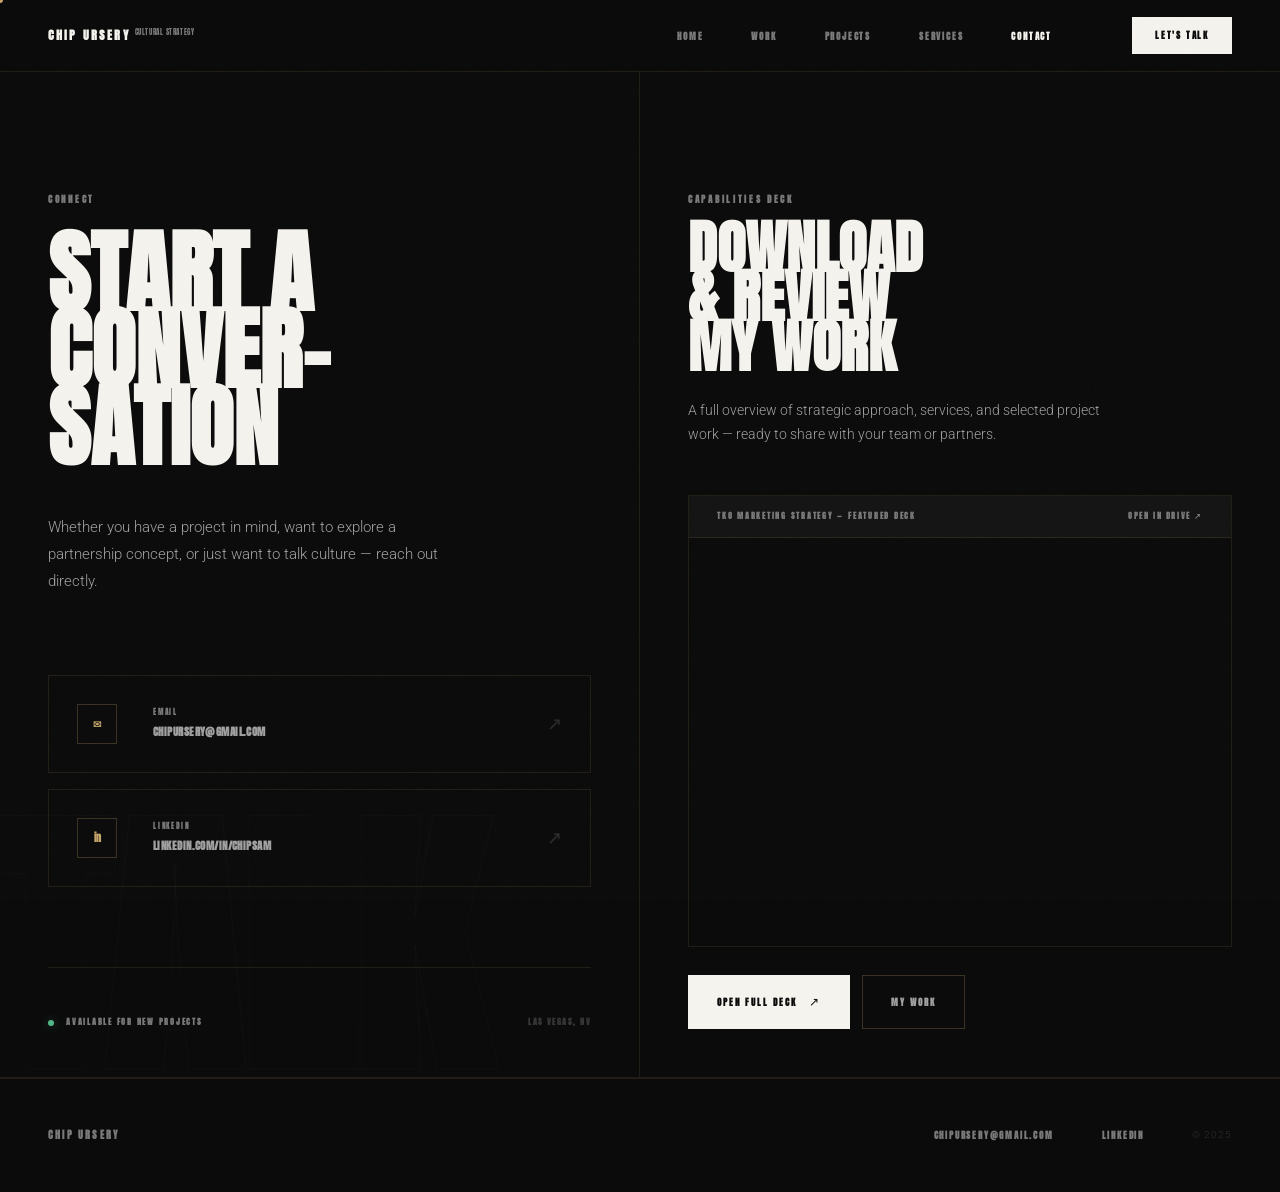
==== commit 01c69e8a: "Design update: Matte Black, Off White, Gold palette, Anton & Roboto fonts, and content refinement" ====
--- a/contact.html
+++ b/contact.html
@@ -93,7 +93,7 @@
       font-family: var(--font-display-wide);
       font-size: 10px;
       font-weight: 700;
-      color: var(--paper-mute);
+      color: var(--accent);
       flex-shrink: 0;
       border-radius: 0px;
     }
@@ -345,7 +345,7 @@
 
       <div class="deck-ctas reveal" data-delay="2">
         <a href="https://drive.google.com/file/d/1-_7iHMF8_PQELfiRIcevgMTAsRC_Ux6O/view" target="_blank" rel="noopener" class="btn btn-paper btn-arrow">Open Full Deck</a>
-        <a href="work.html" class="btn btn-ghost">All 9 Projects</a>
+        <a href="work.html" class="btn btn-ghost">My Work</a>
       </div>
     </div>
 
--- a/style.css
+++ b/style.css
@@ -4,25 +4,26 @@
    References: Kith, Wieden+Kennedy, Fear of God, Nike Editorial
    ============================================================ */
 
-@import url('https://fonts.googleapis.com/css2?family=Antonio:wght@400;700&family=Syncopate:wght@400;700&family=Inter:wght@300;400;500;600;700&family=Cormorant+Garamond:ital,wght@0,300;0,400;1,300;1,400&display=swap');
+@import url('https://fonts.googleapis.com/css2?family=Anton&family=Roboto:wght@300;400;500;700&family=Cormorant+Garamond:ital,wght@0,300;0,400;1,300;1,400&display=swap');
 
 /* ── DESIGN TOKENS ── */
 :root {
   /* Pure Editorial Palette */
-  --ink:          #000000; /* Pure black */
-  --ink-2:        #080808; /* Extremely deep grey */
-  --ink-3:        #101010; /* Charcoal secondary */
-  --ink-4:        #1a1a1a; /* Charcoal tertiary */
-  --paper:        #f5f5f3; /* Premium linen off-white */
-  --paper-dim:    #cacac8; /* Muted linen */
-  --paper-mute:   #7f7f7e; /* Charcoal accent grey */
-  --rule:         rgba(245, 245, 243, 0.05); /* Extremely thin divider */
-  --rule-strong:  rgba(245, 245, 243, 0.12); /* Pronounced divider */
+  --ink:          #0B0B0B; /* Matte Black */
+  --ink-2:        #141414; /* Lighter Matte Black for hover cards */
+  --ink-3:        #1c1c1c; /* Charcoal secondary */
+  --ink-4:        #242424; /* Charcoal tertiary */
+  --paper:        #F5F3EE; /* Off White */
+  --paper-dim:    #A1A1A1; /* Soft Gray (Secondary copy) */
+  --paper-mute:   #7A7A7A; /* Darker Soft Gray for metadata */
+  --accent:       #C6A66B; /* Gold accent */
+  --rule:         rgba(198, 166, 107, 0.12); /* Thin gold divider line */
+  --rule-strong:  rgba(198, 166, 107, 0.25); /* Pronounced gold divider */
 
   /* Typographic Pairing */
-  --font-display:      'Antonio', sans-serif;           /* Tall, condensed, bold editorial (Druk vibe) */
-  --font-display-wide: 'Syncopate', sans-serif;         /* Wide uppercase fashion headers (Kith vibe) */
-  --font-body:         'Inter', sans-serif;             /* Stark neutral body (Helvetica Neue vibe) */
+  --font-display:      'Anton', sans-serif;             /* Bold condensed display font */
+  --font-display-wide: 'Anton', sans-serif;             /* Map to Anton for unified brand display */
+  --font-body:         'Roboto', sans-serif;            /* Stark neutral body */
   --font-serif:        'Cormorant Garamond', serif;     /* Classic editorial italic accent */
 
   /* Layout Spacing */
@@ -92,18 +93,17 @@
 .cursor {
   position: fixed;
   width: 6px; height: 6px;
-  background: var(--paper);
+  background: var(--accent);
   border-radius: 50%;
   pointer-events: none;
   z-index: 9999;
   transform: translate(-50%, -50%);
   transition: width .25s ease, height .25s ease, background .25s ease, border .25s ease;
-  mix-blend-mode: difference;
 }
 .cursor.expanded {
   width: 28px; height: 28px;
   background: transparent;
-  border: 1px solid var(--paper);
+  border: 1px solid var(--accent);
 }
 @media (pointer: coarse) {
   .cursor { display: none; }
@@ -120,7 +120,7 @@
   align-items: center;
   justify-content: space-between;
   padding: 0 var(--s4);
-  background: rgba(0, 0, 0, 0.94);
+  background: rgba(11, 11, 11, 0.94);
   backdrop-filter: blur(25px);
   -webkit-backdrop-filter: blur(25px);
   border-bottom: 1px solid var(--rule);
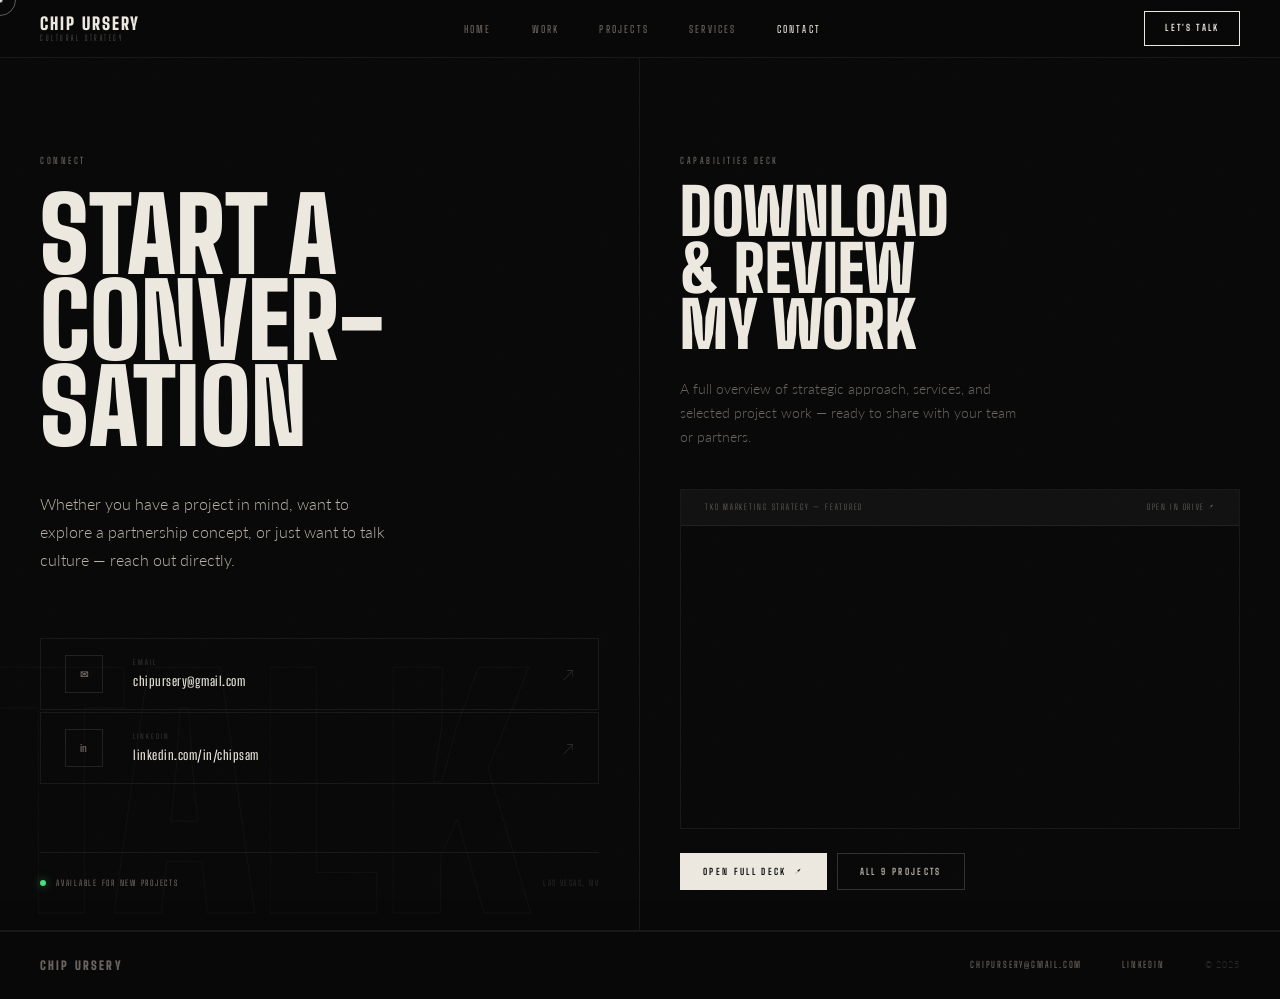
==== commit dcfa729e: "Update portfolio website with latest layout styles, content, and Las Vegas location" ====
--- a/contact.html
+++ b/contact.html
@@ -1,351 +1,194 @@
 <!DOCTYPE html>
 <html lang="en">
 <head>
-  <meta charset="UTF-8" />
-  <meta name="viewport" content="width=device-width, initial-scale=1.0" />
+  <meta charset="UTF-8"/>
+  <meta name="viewport" content="width=device-width, initial-scale=1.0"/>
   <title>Contact — Chip Ursery</title>
-  <link rel="stylesheet" href="style.css" />
+  <link rel="stylesheet" href="style.css"/>
   <style>
-    /* ── FULL LAYOUT ── */
     .contact-layout {
       min-height: calc(100svh - var(--nav-h));
       display: grid;
       grid-template-columns: 1fr 1fr;
       border-bottom: 1px solid var(--rule);
-      background: var(--ink);
-    }
-
-    /* ── LEFT PANEL ── */
-    .contact-left {
+    }
+
+    /* LEFT */
+    .c-left {
       border-right: 1px solid var(--rule);
       display: flex;
       flex-direction: column;
       justify-content: space-between;
-      padding: var(--s6) var(--s4) var(--s4);
+      padding: var(--sp6) var(--sp4) var(--sp4);
       position: relative;
       overflow: hidden;
     }
-    .contact-ghost {
+    .c-ghost {
       position: absolute;
-      bottom: -0.05em; left: -.02em;
-      font-family: var(--font-display);
-      font-weight: 700;
-      font-size: clamp(140px, 22vw, 360px);
-      line-height: 1;
-      text-transform: uppercase;
+      bottom: -.06em; left: -.01em;
+      font-family: var(--font-display); font-weight: 900;
+      font-size: clamp(160px, 24vw, 380px);
+      line-height: 1; text-transform: uppercase;
       color: transparent;
-      -webkit-text-stroke: 1px rgba(245, 245, 243, 0.018);
-      pointer-events: none;
-      user-select: none;
-      white-space: nowrap;
-      z-index: 1;
-    }
-    .contact-left-top { position: relative; z-index: 2; }
-    .contact-headline {
-      font-family: var(--font-display);
-      font-weight: 700;
-      font-size: clamp(52px, 7vw, 110px);
-      line-height: .86;
-      text-transform: uppercase;
-      color: var(--paper);
-      margin: var(--s3) 0 var(--s4);
-    }
-    .contact-sub {
-      font-size: 15px;
-      font-weight: 300;
-      line-height: 1.8;
-      color: var(--paper-dim);
-      max-width: 420px;
-    }
-
-    /* CONTACT LINKS */
-    .contact-links {
-      margin-top: var(--s5);
-      display: flex;
-      flex-direction: column;
-      gap: var(--s2);
-      position: relative;
-      z-index: 2;
-    }
+      -webkit-text-stroke: 1px rgba(237,233,224,0.03);
+      pointer-events: none; user-select: none; white-space: nowrap;
+    }
+    .c-left-top { position: relative; z-index: 2; }
+    .c-headline {
+      font-family: var(--font-display); font-weight: 900;
+      font-size: clamp(56px, 8vw, 120px);
+      line-height: .84; text-transform: uppercase; color: var(--chalk);
+      margin: var(--sp3) 0 var(--sp4);
+    }
+
+    /* contact links */
+    .c-links { display: flex; flex-direction: column; gap: 2px; margin-top: var(--sp5); position: relative; z-index: 2; }
     .c-link {
-      display: grid;
-      grid-template-columns: 48px 1fr auto;
-      align-items: center;
-      gap: var(--s3);
-      padding: var(--s3) var(--s3);
+      display: grid; grid-template-columns: 44px 1fr auto;
+      align-items: center; gap: var(--sp3);
+      padding: var(--sp2) var(--sp3);
       border: 1px solid var(--rule);
-      background: transparent;
-      color: var(--paper);
-      transition: all 0.3s cubic-bezier(0.16, 1, 0.3, 1);
-      border-radius: 0px;
-    }
-    .c-link:hover {
-      background: var(--ink-2);
-      border-color: var(--paper);
-    }
-    .c-link:hover .c-link-arrow { opacity: 1; transform: translate(3px,-3px); color: var(--paper); }
-    .c-link-icon {
-      width: 40px; height: 40px;
-      border: 1px solid var(--rule-strong);
-      display: flex;
-      align-items: center;
-      justify-content: center;
-      font-family: var(--font-display-wide);
-      font-size: 10px;
-      font-weight: 700;
-      color: var(--accent);
-      flex-shrink: 0;
-      border-radius: 0px;
-    }
-    .c-link-text { display: flex; flex-direction: column; gap: 4px; }
-    .c-link-label {
-      font-family: var(--font-display-wide);
-      font-size: 7px;
-      font-weight: 700;
-      letter-spacing: 0.26em;
-      text-transform: uppercase;
-      color: var(--paper-mute);
-    }
-    .c-link-value {
-      font-family: var(--font-display-wide);
-      font-size: 11px;
-      font-weight: 700;
-      letter-spacing: 0.04em;
-      color: var(--paper-dim);
-      text-transform: uppercase;
-    }
-    .c-link-arrow {
-      font-size: 18px;
-      color: var(--paper-mute);
-      opacity: .3;
-      transition: all 0.3s cubic-bezier(0.16, 1, 0.3, 1);
-    }
-
-    /* STATUS BLOCK */
-    .contact-left-bottom {
-      position: relative;
-      z-index: 2;
-      margin-top: var(--s5);
-      padding-top: var(--s4);
+      color: var(--chalk);
+      transition: background .2s, border-color .2s;
+    }
+    .c-link:hover { background: var(--carbon); border-color: var(--rule-mid); }
+    .c-link:hover .c-arr { opacity: 1; transform: translate(2px,-2px); }
+    .c-icon {
+      width: 38px; height: 38px;
+      border: 1px solid var(--rule-mid);
+      display: flex; align-items: center; justify-content: center;
+      font-family: var(--font-text); font-size: 10px; font-weight: 700;
+      letter-spacing: 0.08em; color: var(--chalk-3); flex-shrink: 0;
+    }
+    .c-txt { display: flex; flex-direction: column; gap: 2px; }
+    .c-lbl { font-family: var(--font-text); font-size: 7px; font-weight: 500; letter-spacing: 0.28em; text-transform: uppercase; color: var(--chalk-3); opacity:.45; }
+    .c-val { font-family: var(--font-text); font-size: 13px; font-weight: 500; letter-spacing: 0.04em; color: var(--chalk); }
+    .c-arr { font-size: 15px; color: var(--chalk); opacity: .15; transition: opacity .2s, transform .25s; }
+
+    /* status */
+    .c-left-bottom {
+      position: relative; z-index: 2;
+      margin-top: var(--sp5); padding-top: var(--sp3);
       border-top: 1px solid var(--rule);
-      display: flex;
-      align-items: center;
-      justify-content: space-between;
-    }
-    .status-pill {
-      display: flex;
-      align-items: center;
-      gap: 12px;
-    }
+      display: flex; align-items: center; justify-content: space-between;
+    }
+    .status { display: flex; align-items: center; gap: 10px; }
     .status-dot {
-      width: 6px; height: 6px;
-      border-radius: 50%;
-      background: #52b788;
-      box-shadow: 0 0 10px rgba(82, 183, 136, 0.4);
-      animation: breathe 3s ease-in-out infinite;
+      width: 6px; height: 6px; border-radius: 50%; background: #4ade80;
+      box-shadow: 0 0 8px rgba(74,222,128,.5);
+      animation: breathe 2.5s ease-in-out infinite;
     }
     @keyframes breathe {
-      0%, 100% { box-shadow: 0 0 6px rgba(82, 183, 136, 0.3); opacity: 0.7; }
-      50%       { box-shadow: 0 0 16px rgba(82, 183, 136, 0.8); opacity: 1; }
-    }
-    .status-text {
-      font-family: var(--font-display-wide);
-      font-size: 8px;
-      font-weight: 700;
-      letter-spacing: 0.22em;
-      text-transform: uppercase;
-      color: var(--paper-mute);
-    }
-    .status-location {
-      font-family: var(--font-display-wide);
-      font-size: 8px;
-      font-weight: 700;
-      letter-spacing: 0.18em;
-      text-transform: uppercase;
-      color: var(--paper-mute);
-      opacity: .4;
-    }
-
-    /* ── RIGHT PANEL — DECK ── */
-    .contact-right {
-      display: flex;
-      flex-direction: column;
-      padding: var(--s6) var(--s4) var(--s4);
-      background: var(--ink);
-    }
-    .deck-header { margin-bottom: var(--s4); }
-    .deck-title-text {
-      font-family: var(--font-display);
-      font-weight: 700;
-      font-size: clamp(32px, 4.5vw, 68px);
-      line-height: .86;
-      text-transform: uppercase;
-      color: var(--paper);
-      margin-top: var(--s2);
-      margin-bottom: var(--s3);
-    }
-    .deck-body-text {
-      font-size: 14px;
-      font-weight: 300;
-      color: var(--paper-dim);
-      line-height: 1.7;
-      max-width: 440px;
-    }
-
-    /* EMBED */
-    .deck-embed-wrap {
-      flex: 1;
-      border: 1px solid var(--rule);
-      overflow: hidden;
-      display: flex;
-      flex-direction: column;
-      min-height: 380px;
-      border-radius: 0px;
+      0%,100% { box-shadow: 0 0 6px rgba(74,222,128,.35); }
+      50%      { box-shadow: 0 0 16px rgba(74,222,128,.75); }
+    }
+    .status-txt { font-family: var(--font-text); font-size: 8px; font-weight: 500; letter-spacing: 0.22em; text-transform: uppercase; color: var(--chalk-3); }
+    .status-loc { font-family: var(--font-text); font-size: 8px; font-weight: 500; letter-spacing: 0.18em; text-transform: uppercase; color: var(--chalk-3); opacity:.3; }
+
+    /* RIGHT */
+    .c-right {
+      display: flex; flex-direction: column;
+      padding: var(--sp6) var(--sp4) var(--sp4);
+    }
+    .c-deck-head { margin-bottom: var(--sp4); }
+    .c-deck-title {
+      font-family: var(--font-display); font-weight: 900;
+      font-size: clamp(36px, 5vw, 72px); line-height: .88;
+      text-transform: uppercase; color: var(--chalk);
+      margin-top: var(--sp2); margin-bottom: var(--sp3);
+    }
+
+    .deck-embed {
+      flex: 1; min-height: 340px;
+      border: 1px solid var(--rule); overflow: hidden;
+      display: flex; flex-direction: column;
     }
     .embed-bar {
-      padding: 14px var(--s3);
-      border-bottom: 1px solid var(--rule);
-      background: var(--ink-2);
-      display: flex;
-      align-items: center;
-      justify-content: space-between;
-      flex-shrink: 0;
-    }
-    .embed-bar span {
-      font-family: var(--font-display-wide);
-      font-size: 8px;
-      font-weight: 700;
-      letter-spacing: 0.22em;
-      text-transform: uppercase;
-      color: var(--paper-mute);
-    }
-    .embed-bar a {
-      font-family: var(--font-display-wide);
-      font-size: 8px;
-      font-weight: 700;
-      letter-spacing: 0.2em;
-      text-transform: uppercase;
-      color: var(--paper-mute);
-      transition: color .25s ease;
-    }
-    .embed-bar a:hover { color: var(--paper); }
-    .deck-embed-wrap iframe {
-      flex: 1;
-      width: 100%;
-      min-height: 300px;
-      border: none;
-      display: block;
-      background: var(--ink);
-    }
-    .deck-ctas {
-      margin-top: var(--s3);
-      display: flex;
-      gap: 12px;
-      flex-wrap: wrap;
-    }
+      padding: 11px var(--sp3); border-bottom: 1px solid var(--rule);
+      background: var(--carbon); flex-shrink: 0;
+      display: flex; align-items: center; justify-content: space-between;
+    }
+    .embed-bar span { font-family: var(--font-text); font-size: 8px; letter-spacing: 0.22em; text-transform: uppercase; color: var(--chalk-3); }
+    .embed-bar a { font-family: var(--font-text); font-size: 8px; letter-spacing: 0.2em; text-transform: uppercase; color: var(--chalk-3); transition: color .2s; }
+    .embed-bar a:hover { color: var(--chalk); }
+    .deck-embed iframe { flex: 1; width: 100%; min-height: 300px; border: none; display: block; }
+
+    .deck-ctas { margin-top: var(--sp3); display: flex; gap: 10px; flex-wrap: wrap; }
 
     @media (max-width: 900px) {
-      .contact-layout {
-        grid-template-columns: 1fr;
-        min-height: auto;
-      }
-      .contact-left {
-        border-right: none;
-        border-bottom: 1px solid var(--rule);
-        padding-bottom: var(--s5);
-      }
-      .contact-right { padding: var(--s5) var(--s4) var(--s6); }
+      .contact-layout { grid-template-columns: 1fr; min-height: auto; }
+      .c-left { border-right: none; border-bottom: 1px solid var(--rule); }
+      .c-right { padding: var(--sp5) var(--sp4) var(--sp6); }
+      .deck-embed { min-height: 280px; }
+      .deck-embed iframe { min-height: 280px; }
     }
   </style>
 </head>
 <body>
-<div class="cursor"></div>
+<div class="cursor-dot"></div><div class="cursor-ring"></div>
 <nav>
-  <a class="nav-logo" href="index.html">Chip Ursery<sup>Cultural Strategy</sup></a>
-  <div class="nav-right">
-    <ul class="nav-links">
-      <li><a href="index.html">Home</a></li>
-      <li><a href="work.html">Work</a></li>
-      <li><a href="projects.html">Projects</a></li>
-      <li><a href="services.html">Services</a></li>
-      <li><a href="contact.html">Contact</a></li>
-    </ul>
-    <a href="contact.html" class="nav-cta">Let's Talk</a>
+  <a class="nav-logo" href="index.html">Chip Ursery<small>Cultural Strategy</small></a>
+  <div class="nav-center">
+    <a href="index.html">Home</a><a href="work.html">Work</a><a href="projects.html">Projects</a><a href="services.html">Services</a><a href="contact.html">Contact</a>
   </div>
+  <a href="contact.html" class="nav-cta">Let's Talk</a>
   <button class="hamburger" aria-label="Menu"><span></span><span></span><span></span></button>
 </nav>
 <div class="mobile-menu">
-  <button class="mobile-close">Close</button>
+  <button class="mob-close">Close</button>
   <a href="index.html">Home</a><a href="work.html">Work</a><a href="projects.html">Projects</a><a href="services.html">Services</a><a href="contact.html">Contact</a>
-  <div class="mobile-menu-bottom">chipursery@gmail.com</div>
+  <div class="mob-foot">chipursery@gmail.com</div>
 </div>
 
 <div class="page-wrap">
   <div class="contact-layout">
 
     <!-- LEFT -->
-    <div class="contact-left">
-      <span class="contact-ghost" aria-hidden="true">Talk</span>
-
-      <div class="contact-left-top">
-        <div class="eyebrow reveal">Connect</div>
-        <h1 class="contact-headline reveal up" data-delay="1">Start a<br>Conver-<br>sation</h1>
-        <p class="contact-sub reveal" data-delay="2">Whether you have a project in mind, want to explore a partnership concept, or just want to talk culture — reach out directly.</p>
-
-        <div class="contact-links reveal" data-delay="3">
+    <div class="c-left">
+      <span class="c-ghost" aria-hidden="true">Talk</span>
+      <div class="c-left-top">
+        <div class="label reveal">Connect</div>
+        <h1 class="c-headline reveal" data-d="1">Start a<br>Conver-<br>sation</h1>
+        <p class="body-lg reveal" data-d="2" style="max-width:360px;">Whether you have a project in mind, want to explore a partnership concept, or just want to talk culture — reach out directly.</p>
+        <div class="c-links reveal" data-d="3">
           <a href="mailto:chipursery@gmail.com" class="c-link">
-            <span class="c-link-icon">✉</span>
-            <span class="c-link-text">
-              <span class="c-link-label">Email</span>
-              <span class="c-link-value">chipursery@gmail.com</span>
-            </span>
-            <span class="c-link-arrow">↗</span>
+            <span class="c-icon">✉</span>
+            <span class="c-txt"><span class="c-lbl">Email</span><span class="c-val">chipursery@gmail.com</span></span>
+            <span class="c-arr">↗</span>
           </a>
           <a href="https://www.linkedin.com/in/chipsam/" target="_blank" rel="noopener" class="c-link">
-            <span class="c-link-icon">in</span>
-            <span class="c-link-text">
-              <span class="c-link-label">LinkedIn</span>
-              <span class="c-link-value">linkedin.com/in/chipsam</span>
-            </span>
-            <span class="c-link-arrow">↗</span>
+            <span class="c-icon">in</span>
+            <span class="c-txt"><span class="c-lbl">LinkedIn</span><span class="c-val">linkedin.com/in/chipsam</span></span>
+            <span class="c-arr">↗</span>
           </a>
         </div>
       </div>
-
-      <div class="contact-left-bottom reveal" data-delay="4">
-        <div class="status-pill">
+      <div class="c-left-bottom reveal" data-d="4">
+        <div class="status">
           <span class="status-dot"></span>
-          <span class="status-text">Available for new projects</span>
+          <span class="status-txt">Available for new projects</span>
         </div>
-        <span class="status-location">Las Vegas, NV</span>
+        <span class="status-loc">Las Vegas, NV</span>
       </div>
     </div>
 
     <!-- RIGHT -->
-    <div class="contact-right">
-      <div class="deck-header reveal">
-        <div class="eyebrow">Capabilities Deck</div>
-        <div class="deck-title-text">Download<br>&amp; Review<br>My Work</div>
-        <p class="deck-body-text">A full overview of strategic approach, services, and selected project work — ready to share with your team or partners.</p>
-      </div>
-
-      <div class="deck-embed-wrap reveal" data-delay="1">
+    <div class="c-right">
+      <div class="c-deck-head reveal">
+        <div class="label">Capabilities Deck</div>
+        <div class="c-deck-title">Download<br>&amp; Review<br>My Work</div>
+        <p class="body-md" style="max-width:340px;">A full overview of strategic approach, services, and selected project work — ready to share with your team or partners.</p>
+      </div>
+      <div class="deck-embed reveal" data-d="1">
         <div class="embed-bar">
-          <span>TKO Marketing Strategy — Featured Deck</span>
+          <span>TKO Marketing Strategy — Featured</span>
           <a href="https://drive.google.com/file/d/1-_7iHMF8_PQELfiRIcevgMTAsRC_Ux6O/view" target="_blank" rel="noopener">Open in Drive ↗</a>
         </div>
-        <iframe
-          src="https://drive.google.com/file/d/1-_7iHMF8_PQELfiRIcevgMTAsRC_Ux6O/preview"
-          allow="autoplay"
-          allowfullscreen
-          loading="lazy"
-          title="Chip Ursery Capabilities Deck"
-        ></iframe>
-      </div>
-
-      <div class="deck-ctas reveal" data-delay="2">
-        <a href="https://drive.google.com/file/d/1-_7iHMF8_PQELfiRIcevgMTAsRC_Ux6O/view" target="_blank" rel="noopener" class="btn btn-paper btn-arrow">Open Full Deck</a>
-        <a href="work.html" class="btn btn-ghost">My Work</a>
+        <iframe src="https://drive.google.com/file/d/1-_7iHMF8_PQELfiRIcevgMTAsRC_Ux6O/preview" allow="autoplay" allowfullscreen loading="lazy" title="Capabilities Deck"></iframe>
+      </div>
+      <div class="deck-ctas reveal" data-d="2">
+        <a href="https://drive.google.com/file/d/1-_7iHMF8_PQELfiRIcevgMTAsRC_Ux6O/view" target="_blank" rel="noopener" class="btn btn-solid">Open Full Deck &nbsp;↗</a>
+        <a href="work.html" class="btn btn-outline">All 9 Projects</a>
       </div>
     </div>
 
@@ -354,7 +197,7 @@
 
 <footer>
   <span class="footer-logo">Chip Ursery</span>
-  <div class="footer-right">
+  <div class="footer-r">
     <a href="mailto:chipursery@gmail.com" class="footer-link">chipursery@gmail.com</a>
     <a href="https://www.linkedin.com/in/chipsam/" target="_blank" rel="noopener" class="footer-link">LinkedIn</a>
     <span class="footer-copy">© 2025</span>
--- a/style.css
+++ b/style.css
@@ -1,202 +1,190 @@
 /* ============================================================
    CHIP URSERY — CULTURAL STRATEGY CONSULTANCY
-   Design system: Premium Dark Editorial · Fashion-Forward · Sharp
-   References: Kith, Wieden+Kennedy, Fear of God, Nike Editorial
+   Typography: Big Shoulders Display + Lato
+   Aesthetic: Dark editorial / luxury sports / Fear of God
    ============================================================ */
 
-@import url('https://fonts.googleapis.com/css2?family=Anton&family=Roboto:wght@300;400;500;700&family=Cormorant+Garamond:ital,wght@0,300;0,400;1,300;1,400&display=swap');
+@import url('https://fonts.googleapis.com/css2?family=Big+Shoulders+Display:wght@300;400;500;600;700;800;900&family=Big+Shoulders+Text:wght@300;400;500;600;700&family=Lato:ital,wght@0,100;0,300;0,400;1,100;1,300&display=swap');
 
 /* ── DESIGN TOKENS ── */
 :root {
-  /* Pure Editorial Palette */
-  --ink:          #0B0B0B; /* Matte Black */
-  --ink-2:        #141414; /* Lighter Matte Black for hover cards */
-  --ink-3:        #1c1c1c; /* Charcoal secondary */
-  --ink-4:        #242424; /* Charcoal tertiary */
-  --paper:        #F5F3EE; /* Off White */
-  --paper-dim:    #A1A1A1; /* Soft Gray (Secondary copy) */
-  --paper-mute:   #7A7A7A; /* Darker Soft Gray for metadata */
-  --accent:       #C6A66B; /* Gold accent */
-  --rule:         rgba(198, 166, 107, 0.12); /* Thin gold divider line */
-  --rule-strong:  rgba(198, 166, 107, 0.25); /* Pronounced gold divider */
-
-  /* Typographic Pairing */
-  --font-display:      'Anton', sans-serif;             /* Bold condensed display font */
-  --font-display-wide: 'Anton', sans-serif;             /* Map to Anton for unified brand display */
-  --font-body:         'Roboto', sans-serif;            /* Stark neutral body */
-  --font-serif:        'Cormorant Garamond', serif;     /* Classic editorial italic accent */
-
-  /* Layout Spacing */
-  --nav-h: 72px;
-  --max-w: 1360px;
-
-  /* Cinematic Spacing Scale */
-  --s1: 8px;
-  --s2: 16px;
-  --s3: 28px;
-  --s4: 48px;
-  --s5: 80px;
-  --s6: 120px;
-  --s7: 180px;
+  /* Palette — strictly 4 values */
+  --void:      #080808;
+  --carbon:    #111111;
+  --smoke:     #1a1a1a;
+  --ash:       #252525;
+  --chalk:     #ede9e0;
+  --chalk-2:   #b8b2a7;
+  --chalk-3:   #6a6560;
+
+  /* Rules */
+  --rule:       rgba(237,233,224,0.07);
+  --rule-mid:   rgba(237,233,224,0.11);
+  --rule-hi:    rgba(237,233,224,0.18);
+
+  /* Type scale */
+  --font-display: 'Big Shoulders Display', sans-serif;
+  --font-text:    'Big Shoulders Text', sans-serif;
+  --font-body:    'Lato', sans-serif;
+
+  /* Layout */
+  --nav-h:  58px;
+  --max-w:  1360px;
+
+  /* Spacing (8pt grid) */
+  --sp1:  8px;
+  --sp2:  16px;
+  --sp3:  24px;
+  --sp4:  40px;
+  --sp5:  64px;
+  --sp6:  96px;
+  --sp7:  140px;
+  --sp8:  200px;
 }
 
 /* ── RESET ── */
-*, *::before, *::after { 
-  box-sizing: border-box; 
-  margin: 0; 
-  padding: 0; 
-}
-html {
-  scroll-behavior: smooth;
-  font-size: 16px;
-  background: var(--ink);
-}
+*, *::before, *::after { box-sizing: border-box; margin: 0; padding: 0; }
+html { scroll-behavior: smooth; font-size: 16px; -webkit-font-smoothing: antialiased; }
 body {
-  background: var(--ink);
-  color: var(--paper);
+  background: var(--void);
+  color: var(--chalk);
   font-family: var(--font-body);
   font-weight: 300;
-  line-height: 1.65;
+  line-height: 1.6;
   overflow-x: hidden;
-  cursor: none; /* Custom cursor */
-  -webkit-font-smoothing: antialiased;
-}
-a { 
-  color: inherit; 
-  text-decoration: none; 
-}
-ul, ol { 
-  list-style: none; 
-}
-img { 
-  display: block; 
-  max-width: 100%; 
-  height: auto;
-}
-button { 
-  cursor: none; 
-  font-family: inherit;
-}
-
-/* ── STYLISH NOISE OVERLAY ── */
+}
+a { color: inherit; text-decoration: none; }
+ul, ol { list-style: none; }
+img { display: block; max-width: 100%; }
+button { font-family: inherit; }
+
+/* ── CURSOR ── */
+*, a, button { cursor: none; }
+@media (pointer: coarse) { *, a, button { cursor: auto; } }
+
+.cursor-dot {
+  position: fixed;
+  width: 5px; height: 5px;
+  background: var(--chalk);
+  border-radius: 50%;
+  pointer-events: none;
+  z-index: 99999;
+  transform: translate(-50%,-50%);
+  transition: transform .1s;
+  mix-blend-mode: difference;
+}
+.cursor-ring {
+  position: fixed;
+  width: 32px; height: 32px;
+  border: 1px solid rgba(237,233,224,0.4);
+  border-radius: 50%;
+  pointer-events: none;
+  z-index: 99998;
+  transform: translate(-50%,-50%);
+  transition: width .25s, height .25s, border-color .25s;
+  mix-blend-mode: difference;
+}
+.cursor-ring.hover {
+  width: 52px; height: 52px;
+  border-color: rgba(237,233,224,0.7);
+}
+@media (pointer: coarse) { .cursor-dot, .cursor-ring { display: none; } }
+
+/* ── GRAIN ── */
 body::after {
   content: '';
   position: fixed;
   inset: 0;
-  background-image: url("data:image/svg+xml,%3Csvg xmlns='http://www.w3.org/2000/svg' width='250' height='250'%3E%3Cfilter id='n'%3E%3CfeTurbulence type='fractalNoise' baseFrequency='0.85' numOctaves='3' stitchTiles='stitch'/%3E%3C/filter%3E%3Crect width='250' height='250' filter='url(%23n)' opacity='1'/%3E%3C/svg%3E");
+  background-image: url("data:image/svg+xml,%3Csvg xmlns='http://www.w3.org/2000/svg' width='400' height='400'%3E%3Cfilter id='g'%3E%3CfeTurbulence type='fractalNoise' baseFrequency='0.8' numOctaves='4' stitchTiles='stitch'/%3E%3C/filter%3E%3Crect width='400' height='400' filter='url(%23g)' opacity='1'/%3E%3C/svg%3E");
   opacity: .022;
   pointer-events: none;
-  z-index: 9998;
-}
-
-/* ── CUSTOM CURSOR ── */
-.cursor {
-  position: fixed;
-  width: 6px; height: 6px;
-  background: var(--accent);
-  border-radius: 50%;
-  pointer-events: none;
-  z-index: 9999;
-  transform: translate(-50%, -50%);
-  transition: width .25s ease, height .25s ease, background .25s ease, border .25s ease;
-}
-.cursor.expanded {
-  width: 28px; height: 28px;
-  background: transparent;
-  border: 1px solid var(--accent);
-}
-@media (pointer: coarse) {
-  .cursor { display: none; }
-  body, button { cursor: auto; }
-}
-
-/* ── NAVIGATION ── */
+  z-index: 9990;
+}
+
+/* ════════════════════════════
+   NAV
+════════════════════════════ */
 nav {
   position: fixed;
   top: 0; left: 0; right: 0;
   height: var(--nav-h);
   z-index: 1000;
+  background: rgba(8,8,8,0.94);
+  backdrop-filter: blur(16px);
+  -webkit-backdrop-filter: blur(16px);
+  border-bottom: 1px solid var(--rule);
   display: flex;
   align-items: center;
   justify-content: space-between;
-  padding: 0 var(--s4);
-  background: rgba(11, 11, 11, 0.94);
-  backdrop-filter: blur(25px);
-  -webkit-backdrop-filter: blur(25px);
-  border-bottom: 1px solid var(--rule);
-  transition: border-color .3s ease;
-}
-nav.scrolled {
-  border-bottom-color: var(--rule-strong);
-}
+  padding: 0 var(--sp4);
+  transition: border-color .4s;
+}
+nav.scrolled { border-bottom-color: var(--rule-mid); }
+
 .nav-logo {
-  font-family: var(--font-display-wide);
+  font-family: var(--font-display);
+  font-weight: 900;
+  font-size: 17px;
+  letter-spacing: 0.12em;
+  text-transform: uppercase;
+  color: var(--chalk);
+  line-height: 1;
+}
+.nav-logo small {
+  display: block;
+  font-weight: 300;
+  font-size: 8px;
+  letter-spacing: 0.32em;
+  color: var(--chalk-3);
+  margin-top: 2px;
+}
+
+.nav-center {
+  display: flex;
+  gap: var(--sp4);
+}
+.nav-center a {
+  font-family: var(--font-text);
+  font-weight: 500;
+  font-size: 10px;
+  letter-spacing: 0.22em;
+  text-transform: uppercase;
+  color: var(--chalk-3);
+  transition: color .2s;
+}
+.nav-center a:hover,
+.nav-center a.active { color: var(--chalk); }
+
+.nav-cta {
+  font-family: var(--font-text);
   font-weight: 700;
-  font-size: 12px;
-  letter-spacing: 0.18em;
-  text-transform: uppercase;
-  color: var(--paper);
-}
-.nav-logo sup {
-  font-size: 7px;
-  font-weight: 400;
-  letter-spacing: 0.08em;
-  color: var(--paper-mute);
-  vertical-align: super;
-  margin-left: 5px;
-}
-.nav-right {
-  display: flex;
-  align-items: center;
-  gap: var(--s5);
-}
-.nav-links {
-  display: flex;
-  gap: var(--s4);
-}
-.nav-links a {
-  font-family: var(--font-display-wide);
-  font-size: 9px;
-  font-weight: 700;
-  letter-spacing: 0.2em;
-  text-transform: uppercase;
-  color: var(--paper-mute);
-  transition: color .25s ease;
-  position: relative;
-}
-.nav-links a:hover,
-.nav-links a.active {
-  color: var(--paper);
-}
-.nav-cta {
-  font-family: var(--font-display-wide);
-  font-size: 9px;
-  font-weight: 700;
-  letter-spacing: 0.2em;
-  text-transform: uppercase;
-  color: var(--ink);
-  background: var(--paper);
-  padding: 10px 22px;
-  border: 1px solid var(--paper);
-  transition: all .25s ease;
+  font-size: 9px;
+  letter-spacing: 0.24em;
+  text-transform: uppercase;
+  padding: 9px 20px;
+  border: 1px solid var(--chalk);
+  color: var(--chalk);
+  background: transparent;
+  transition: background .2s, color .2s;
+  display: inline-block;
 }
 .nav-cta:hover {
-  background: transparent;
-  color: var(--paper);
-}
+  background: var(--chalk);
+  color: var(--void);
+}
+
 .hamburger {
   display: none;
   flex-direction: column;
-  gap: 6px;
+  gap: 5px;
   background: none;
   border: none;
-  padding: 8px;
+  padding: 4px;
 }
 .hamburger span {
   display: block;
-  width: 24px; height: 1px;
-  background: var(--paper);
-  transition: transform .25s ease, opacity .25s ease;
+  width: 22px; height: 1px;
+  background: var(--chalk);
 }
 
 /* ── MOBILE MENU ── */
@@ -204,283 +192,308 @@
   display: none;
   position: fixed;
   inset: 0;
-  background: var(--ink);
-  z-index: 1010;
+  background: var(--void);
+  z-index: 990;
   flex-direction: column;
   align-items: flex-start;
   justify-content: flex-end;
-  padding: var(--s6) var(--s4);
-  gap: var(--s2);
-}
-.mobile-menu.open { 
-  display: flex; 
-}
+  padding: 0 var(--sp4) var(--sp5);
+  gap: 4px;
+  border-top: 1px solid var(--rule);
+}
+.mobile-menu.open { display: flex; }
 .mobile-menu a {
-  font-family: var(--font-display-wide);
+  font-family: var(--font-display);
+  font-weight: 900;
+  font-size: clamp(44px, 10vw, 88px);
+  letter-spacing: 0.02em;
+  text-transform: uppercase;
+  color: var(--chalk);
+  opacity: .2;
+  line-height: 1;
+  transition: opacity .15s;
+}
+.mobile-menu a:hover { opacity: 1; }
+.mob-close {
+  position: absolute;
+  top: 18px; right: var(--sp4);
+  background: none; border: none;
+  font-family: var(--font-text);
+  font-size: 9px;
+  letter-spacing: 0.24em;
+  text-transform: uppercase;
+  color: var(--chalk-3);
+}
+.mob-foot {
+  margin-top: var(--sp3);
+  padding-top: var(--sp3);
+  border-top: 1px solid var(--rule);
+  width: 100%;
+  font-family: var(--font-body);
+  font-size: 12px;
+  letter-spacing: 0.06em;
+  color: var(--chalk-3);
+}
+
+/* ════════════════════════════
+   PAGE WRAPPER
+════════════════════════════ */
+.page-wrap { padding-top: var(--nav-h); }
+
+/* ════════════════════════════
+   TYPOGRAPHY UTILITIES
+════════════════════════════ */
+
+/* Display sizes */
+.d-hero {
+  font-family: var(--font-display);
+  font-weight: 900;
+  font-size: clamp(88px, 14vw, 210px);
+  line-height: .85;
+  letter-spacing: -0.01em;
+  text-transform: uppercase;
+  color: var(--chalk);
+}
+.d-xl {
+  font-family: var(--font-display);
+  font-weight: 900;
+  font-size: clamp(56px, 9vw, 140px);
+  line-height: .88;
+  letter-spacing: 0;
+  text-transform: uppercase;
+  color: var(--chalk);
+}
+.d-lg {
+  font-family: var(--font-display);
+  font-weight: 800;
+  font-size: clamp(36px, 5.5vw, 80px);
+  line-height: .92;
+  text-transform: uppercase;
+  color: var(--chalk);
+}
+.d-md {
+  font-family: var(--font-display);
   font-weight: 700;
-  font-size: clamp(28px, 6vw, 56px);
-  letter-spacing: 0.05em;
-  text-transform: uppercase;
-  color: var(--paper);
-  opacity: .25;
-  transition: opacity .25s ease, transform .25s ease;
-  line-height: 1.1;
-}
-.mobile-menu a:hover { 
-  opacity: 1; 
-  transform: translateX(10px);
-}
-.mobile-close {
-  position: absolute;
-  top: 24px; right: var(--s4);
-  background: none; border: none;
-  font-family: var(--font-display-wide);
-  font-size: 10px;
-  letter-spacing: 0.2em;
-  text-transform: uppercase;
-  color: var(--paper-mute);
-}
-.mobile-menu-bottom {
-  margin-top: var(--s5);
-  padding-top: var(--s3);
-  border-top: 1px solid var(--rule);
-  font-family: var(--font-display-wide);
-  font-size: 9px;
-  letter-spacing: 0.2em;
-  text-transform: uppercase;
-  color: var(--paper-mute);
-  width: 100%;
-}
-
-/* ── PAGE WRAPPER ── */
-.page-wrap {
-  padding-top: var(--nav-h);
-}
-
-/* ── CONTAINER ── */
+  font-size: clamp(22px, 3vw, 44px);
+  line-height: .95;
+  text-transform: uppercase;
+  color: var(--chalk);
+}
+
+/* Labels */
+.label {
+  font-family: var(--font-text);
+  font-weight: 500;
+  font-size: 9px;
+  letter-spacing: 0.28em;
+  text-transform: uppercase;
+  color: var(--chalk-3);
+}
+.label-sm {
+  font-family: var(--font-text);
+  font-weight: 500;
+  font-size: 8px;
+  letter-spacing: 0.28em;
+  text-transform: uppercase;
+  color: var(--chalk-3);
+}
+
+/* Body */
+.body-lg {
+  font-family: var(--font-body);
+  font-size: 16px;
+  font-weight: 300;
+  line-height: 1.75;
+  color: var(--chalk-2);
+}
+.body-md {
+  font-family: var(--font-body);
+  font-size: 14px;
+  font-weight: 300;
+  line-height: 1.7;
+  color: var(--chalk-3);
+}
+.body-sm {
+  font-family: var(--font-body);
+  font-size: 12px;
+  font-weight: 300;
+  line-height: 1.65;
+  color: var(--chalk-3);
+}
+
+/* Italic serif accent — Big Shoulders has no italic, use Lato italic at light */
+.accent-italic {
+  font-family: var(--font-body);
+  font-style: italic;
+  font-weight: 100;
+  font-size: 1.1em;
+  color: var(--chalk-2);
+  letter-spacing: 0.02em;
+}
+
+/* ════════════════════════════
+   BUTTONS
+════════════════════════════ */
+.btn {
+  display: inline-flex;
+  align-items: center;
+  gap: 10px;
+  font-family: var(--font-text);
+  font-weight: 700;
+  font-size: 9px;
+  letter-spacing: 0.26em;
+  text-transform: uppercase;
+  padding: 13px 22px;
+  border: 1px solid;
+  white-space: nowrap;
+  transition: all .2s;
+  line-height: 1;
+}
+.btn-solid {
+  background: var(--chalk);
+  border-color: var(--chalk);
+  color: var(--void);
+}
+.btn-solid:hover {
+  background: transparent;
+  color: var(--chalk);
+}
+.btn-outline {
+  background: transparent;
+  border-color: var(--rule-hi);
+  color: var(--chalk-2);
+}
+.btn-outline:hover {
+  border-color: var(--chalk-2);
+  color: var(--chalk);
+}
+.btn-ghost {
+  background: transparent;
+  border-color: transparent;
+  color: var(--chalk-3);
+  padding-left: 0; padding-right: 0;
+}
+.btn-ghost:hover { color: var(--chalk); }
+
+/* ════════════════════════════
+   LAYOUT HELPERS
+════════════════════════════ */
 .container {
   max-width: var(--max-w);
   margin: 0 auto;
-  padding: 0 var(--s4);
-}
-
-/* ── EDITORIAL STYLINGS ── */
-.e-rule {
-  width: 100%;
-  height: 1px;
-  background: var(--rule);
-}
-
-.eyebrow {
-  font-family: var(--font-display-wide);
-  font-size: 9px;
-  font-weight: 700;
-  letter-spacing: 0.3em;
-  text-transform: uppercase;
-  color: var(--paper-mute);
-}
-
-/* Stark Condensed Typography (Druk Vibe) */
-.d1 {
-  font-family: var(--font-display);
-  font-weight: 700;
-  font-size: clamp(80px, 13vw, 210px);
-  line-height: 0.85;
-  letter-spacing: -0.01em;
-  text-transform: uppercase;
-  color: var(--paper);
-}
-.d2 {
-  font-family: var(--font-display);
-  font-weight: 700;
-  font-size: clamp(52px, 8vw, 135px);
-  line-height: 0.88;
-  letter-spacing: -0.01em;
-  text-transform: uppercase;
-  color: var(--paper);
-}
-.d3 {
-  font-family: var(--font-display);
-  font-weight: 700;
-  font-size: clamp(32px, 5vw, 76px);
-  line-height: 0.92;
-  letter-spacing: 0.01em;
-  text-transform: uppercase;
-  color: var(--paper);
-}
-.d4 {
-  font-family: var(--font-display);
-  font-weight: 700;
-  font-size: clamp(22px, 3.5vw, 44px);
-  line-height: 0.96;
-  text-transform: uppercase;
-  color: var(--paper);
-}
-.serif-em {
-  font-family: var(--font-serif);
-  font-style: italic;
-  font-weight: 300;
-  color: var(--paper-dim);
-}
-.body-lg {
-  font-size: 18px;
-  font-weight: 300;
-  line-height: 1.75;
-  color: var(--paper-dim);
-}
-.body-sm {
-  font-size: 13px;
-  font-weight: 400;
-  line-height: 1.65;
-  color: var(--paper-mute);
-}
-
-/* ── BUTTONS (Sharp, Stark) ── */
-.btn {
-  display: inline-flex;
-  align-items: center;
-  gap: 12px;
-  font-family: var(--font-display-wide);
-  font-size: 9px;
-  font-weight: 700;
-  letter-spacing: 0.22em;
-  text-transform: uppercase;
-  padding: 16px 28px;
-  border: 1px solid;
-  transition: all 0.3s cubic-bezier(0.16, 1, 0.3, 1);
-  white-space: nowrap;
-  border-radius: 0px; /* Sharp corners */
-}
-.btn-paper {
-  background: var(--paper);
-  border-color: var(--paper);
-  color: var(--ink);
-}
-.btn-paper:hover {
-  background: transparent;
-  color: var(--paper);
-}
-.btn-ghost {
-  background: transparent;
-  border-color: var(--rule-strong);
-  color: var(--paper-dim);
-}
-.btn-ghost:hover {
-  border-color: var(--paper);
-  color: var(--paper);
-}
-.btn-arrow::after {
-  content: '↗';
-  font-size: 12px;
-  font-weight: 400;
-  transition: transform 0.3s ease;
-}
-.btn-arrow:hover::after {
-  transform: translate(2px, -2px);
-}
-
-/* ── INTERACTIVE HOVER ACTIONS ── */
-.hover-reveal-link {
-  position: relative;
-  transition: color 0.3s ease;
-}
-.hover-reveal-link::after {
-  content: '';
-  position: absolute;
-  bottom: -4px; left: 0;
-  width: 100%; height: 1px;
-  background: var(--paper);
-  transform: scaleX(0);
-  transform-origin: right;
-  transition: transform 0.3s ease;
-}
-.hover-reveal-link:hover::after {
-  transform: scaleX(1);
-  transform-origin: left;
-}
-
-/* ── SCROLL REVEAL ANIMATIONS ── */
+  padding: 0 var(--sp4);
+}
+.rule { width: 100%; height: 1px; background: var(--rule); }
+
+/* ════════════════════════════
+   SCROLL REVEAL
+════════════════════════════ */
 .reveal {
   opacity: 0;
   transform: translateY(24px);
-  transition: opacity .9s cubic-bezier(.16,1,.3,1), transform .9s cubic-bezier(.16,1,.3,1);
-}
-.reveal.up { 
-  transform: translateY(38px); 
-}
-.reveal.visible {
-  opacity: 1;
-  transform: none;
-}
-[data-delay="1"] { transition-delay: .08s; }
-[data-delay="2"] { transition-delay: .16s; }
-[data-delay="3"] { transition-delay: .24s; }
-[data-delay="4"] { transition-delay: .32s; }
-[data-delay="5"] { transition-delay: .4s; }
-
-/* ── FOOTER ── */
+  transition: opacity .9s cubic-bezier(.16,1,.3,1),
+              transform .9s cubic-bezier(.16,1,.3,1);
+}
+.reveal.v { opacity: 1; transform: none; }
+[data-d="1"] { transition-delay: .08s; }
+[data-d="2"] { transition-delay: .16s; }
+[data-d="3"] { transition-delay: .24s; }
+[data-d="4"] { transition-delay: .32s; }
+[data-d="5"] { transition-delay: .42s; }
+
+/* ════════════════════════════
+   MARQUEE
+════════════════════════════ */
+.marquee-track {
+  overflow: hidden;
+  border-top: 1px solid var(--rule);
+  border-bottom: 1px solid var(--rule);
+  background: var(--carbon);
+  padding: 12px 0;
+}
+.marquee-inner {
+  display: flex;
+  width: max-content;
+  animation: marq 28s linear infinite;
+}
+@keyframes marq {
+  from { transform: translateX(0); }
+  to   { transform: translateX(-50%); }
+}
+.marquee-item {
+  display: flex;
+  align-items: center;
+  gap: 28px;
+  padding: 0 28px;
+  flex-shrink: 0;
+}
+.marquee-item span {
+  font-family: var(--font-text);
+  font-weight: 500;
+  font-size: 10px;
+  letter-spacing: 0.26em;
+  text-transform: uppercase;
+  color: var(--chalk-3);
+  white-space: nowrap;
+}
+.m-dot {
+  width: 2px; height: 2px;
+  background: var(--chalk-3);
+  border-radius: 50%;
+  opacity: .4;
+}
+
+/* ════════════════════════════
+   FOOTER
+════════════════════════════ */
 footer {
-  background: var(--ink);
+  background: var(--void);
   border-top: 1px solid var(--rule);
-  padding: var(--s4) var(--s4);
+  padding: var(--sp3) var(--sp4);
   display: flex;
   align-items: center;
   justify-content: space-between;
   flex-wrap: wrap;
-  gap: var(--s2);
+  gap: var(--sp2);
 }
 .footer-logo {
-  font-family: var(--font-display-wide);
-  font-size: 10px;
-  font-weight: 700;
-  letter-spacing: 0.22em;
-  text-transform: uppercase;
-  color: var(--paper-mute);
-}
-.footer-right {
+  font-family: var(--font-display);
+  font-weight: 900;
+  font-size: 12px;
+  letter-spacing: 0.18em;
+  text-transform: uppercase;
+  color: var(--chalk-3);
+}
+.footer-r {
   display: flex;
   align-items: center;
-  gap: var(--s4);
+  gap: var(--sp4);
 }
 .footer-link {
-  font-family: var(--font-display-wide);
-  font-size: 9px;
-  font-weight: 700;
+  font-family: var(--font-text);
+  font-size: 9px;
+  font-weight: 500;
   letter-spacing: 0.2em;
   text-transform: uppercase;
-  color: var(--paper-mute);
-  transition: color .25s ease;
-}
-.footer-link:hover { 
-  color: var(--paper); 
-}
+  color: var(--chalk-3);
+  transition: color .2s;
+}
+.footer-link:hover { color: var(--chalk); }
 .footer-copy {
-  font-size: 10px;
+  font-size: 9px;
   letter-spacing: 0.1em;
-  color: var(--paper-mute);
-  opacity: .3;
-}
-
-/* ── RESPONSIVE GRID LAYOUTS ── */
+  color: var(--chalk-3);
+  opacity: .35;
+}
+
+/* ════════════════════════════
+   RESPONSIVE BREAKPOINTS
+════════════════════════════ */
 @media (max-width: 1024px) {
-  :root { 
-    --s4: 32px; 
-    --s5: 64px; 
-    --s6: 90px; 
-    --s7: 130px; 
-  }
+  :root { --sp4: 28px; --sp5: 52px; --sp6: 80px; --sp7: 112px; }
 }
 @media (max-width: 768px) {
-  :root { 
-    --s4: 24px; 
-  }
-  .nav-links, .nav-cta { 
-    display: none; 
-  }
-  .hamburger { 
-    display: flex; 
-  }
-  nav { 
-    padding: 0 var(--s4); 
-  }
-}
+  :root { --sp4: 20px; }
+  .nav-center, .nav-cta { display: none; }
+  .hamburger { display: flex; }
+}
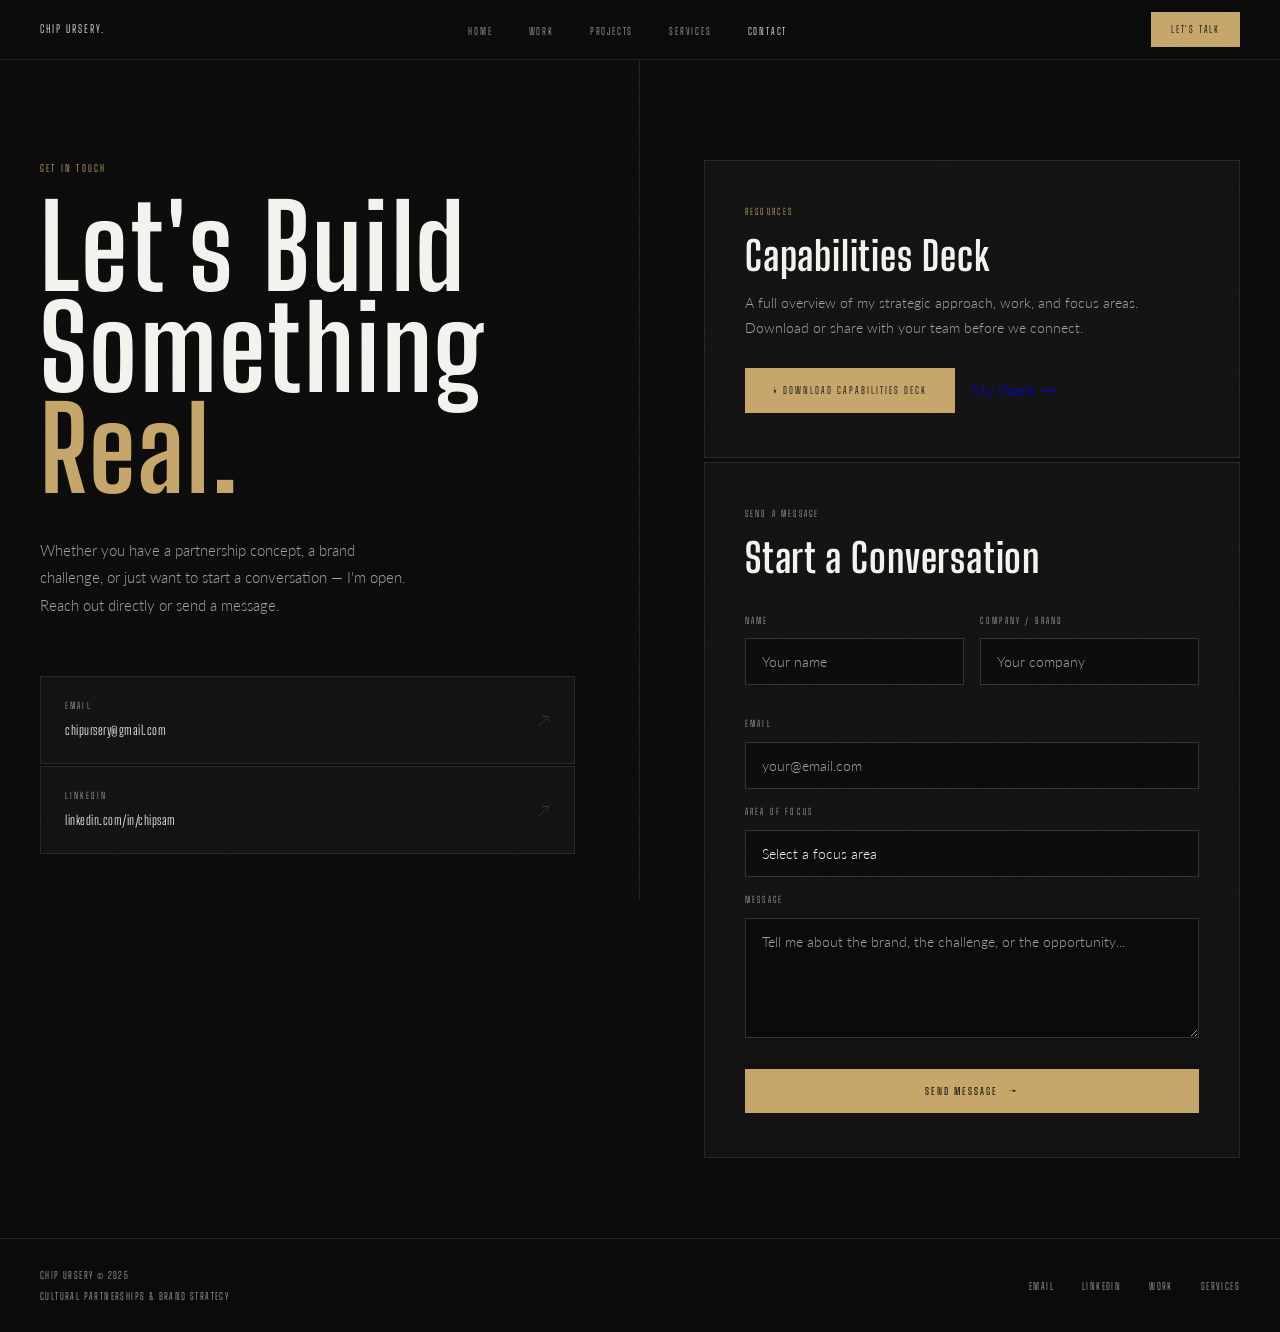
==== commit 1d19548d: "Apply layout customizations: swap service order, change colors (matte black, off white, soft gray, g" ====
--- a/contact.html
+++ b/contact.html
@@ -1,208 +1,518 @@
 <!DOCTYPE html>
 <html lang="en">
 <head>
-  <meta charset="UTF-8"/>
-  <meta name="viewport" content="width=device-width, initial-scale=1.0"/>
+  <meta charset="UTF-8" />
+  <meta name="viewport" content="width=device-width, initial-scale=1.0" />
+  <meta name="description" content="Get in touch with Chip Ursery — cultural partnerships, brand strategy, and experiential campaign development." />
   <title>Contact — Chip Ursery</title>
-  <link rel="stylesheet" href="style.css"/>
+  <link rel="preconnect" href="https://fonts.googleapis.com" />
+  <link rel="preconnect" href="https://fonts.gstatic.com" crossorigin />
+  <link href="https://fonts.googleapis.com/css2?family=Big+Shoulders+Display:wght@300;400;500;600;700;800;900&family=Big+Shoulders+Text:wght@300;400;500;600;700&family=Lato:ital,wght@0,100;0,300;0,400;1,100;1,300&display=swap" rel="stylesheet" />
   <style>
-    .contact-layout {
-      min-height: calc(100svh - var(--nav-h));
-      display: grid;
-      grid-template-columns: 1fr 1fr;
-      border-bottom: 1px solid var(--rule);
-    }
-
-    /* LEFT */
-    .c-left {
+    *, *::before, *::after { box-sizing: border-box; margin: 0; padding: 0; }
+    :root {
+      --ink: #0B0B0B; --ink-2: #121212; --ink-3: #181818; --rule: rgba(198, 166, 107, 0.15); --rule-2: rgba(198, 166, 107, 0.25);
+      --fog: #A1A1A1; --ash: #A1A1A1; --parchment: #F5F3EE; --white: #F5F3EE; --mark: #C6A66B;
+      --ease:cubic-bezier(0.16,1,0.3,1);
+    }
+    html { scroll-behavior: smooth; }
+    body {
+      background: var(--ink);
+      color: var(--parchment);
+      font-family: 'Lato', sans-serif;
+      font-weight: 300;
+      line-height: 1.65;
+      overflow-x: hidden;
+      -webkit-font-smoothing: antialiased;
+      min-height: 100vh;
+      display: flex;
+      flex-direction: column;
+    }
+    body::after { content:''; position:fixed; inset:0; pointer-events:none; z-index:9000; opacity:0.028; background-image:url("data:image/svg+xml,%3Csvg xmlns='http://www.w3.org/2000/svg' width='300' height='300'%3E%3Cfilter id='g'%3E%3CfeTurbulence type='fractalNoise' baseFrequency='0.75' numOctaves='4' stitchTiles='stitch'/%3E%3C/filter%3E%3Crect width='300' height='300' filter='url(%23g)'/%3E%3C/svg%3E"); background-repeat:repeat; }
+
+    /* NAV */
+    .nav { position:fixed; top:0; left:0; right:0; z-index:500; height:60px; display:flex; align-items:center; justify-content:space-between; padding:0 40px; background:rgba(10,10,10,0.9); backdrop-filter:blur(20px); border-bottom:1px solid var(--rule); }
+    .nav-logo { font-family:'Big Shoulders Text', sans-serif; font-size:11px; letter-spacing:0.18em; text-transform:uppercase; color:var(--white); text-decoration:none; }
+    .nav-logo .dot { color:var(--mark); }
+    .nav-links { display:flex; gap:36px; list-style:none; }
+    .nav-links a { font-family:'Big Shoulders Text', sans-serif; font-size:10px; letter-spacing:0.18em; text-transform:uppercase; color:var(--fog); text-decoration:none; transition:color 0.2s; }
+    .nav-links a:hover, .nav-links a.active { color:var(--white); }
+    .nav-contact { font-family:'Big Shoulders Text', sans-serif; font-size:10px; letter-spacing:0.18em; text-transform:uppercase; color:var(--ink); background:var(--mark); padding:9px 20px; text-decoration:none; }
+    .nav-contact:hover { opacity:0.85; }
+    .nav-burger { display:none; flex-direction:column; gap:5px; cursor:pointer; padding:4px; background:none; border:none; }
+    .nav-burger span { display:block; width:22px; height:1px; background:var(--parchment); transition:transform 0.3s,opacity 0.3s; }
+    .nav-burger.open span:nth-child(1) { transform:translateY(6px) rotate(45deg); }
+    .nav-burger.open span:nth-child(2) { opacity:0; }
+    .nav-burger.open span:nth-child(3) { transform:translateY(-6px) rotate(-45deg); }
+    .nav-mobile { display:none; position:fixed; inset:0; top:60px; background:var(--ink-2); z-index:490; flex-direction:column; padding:60px 40px; }
+    .nav-mobile.open { display:flex; }
+    .nav-mobile a { font-family:'Big Shoulders Display', sans-serif; font-size:52px; letter-spacing:0.04em; color:var(--parchment); text-decoration:none; border-bottom:1px solid var(--rule); padding:20px 0; transition:color 0.2s; }
+    .nav-mobile a:hover { color:var(--mark); }
+
+    /* MAIN LAYOUT */
+    main { flex: 1; display: grid; grid-template-columns: 1fr 1fr; min-height: calc(100vh - 60px); margin-top: 60px; }
+
+    /* LEFT PANEL */
+    .contact-left {
+      padding: 100px 64px 80px 40px;
       border-right: 1px solid var(--rule);
       display: flex;
       flex-direction: column;
       justify-content: space-between;
-      padding: var(--sp6) var(--sp4) var(--sp4);
-      position: relative;
-      overflow: hidden;
-    }
-    .c-ghost {
-      position: absolute;
-      bottom: -.06em; left: -.01em;
-      font-family: var(--font-display); font-weight: 900;
-      font-size: clamp(160px, 24vw, 380px);
-      line-height: 1; text-transform: uppercase;
-      color: transparent;
-      -webkit-text-stroke: 1px rgba(237,233,224,0.03);
-      pointer-events: none; user-select: none; white-space: nowrap;
-    }
-    .c-left-top { position: relative; z-index: 2; }
-    .c-headline {
-      font-family: var(--font-display); font-weight: 900;
-      font-size: clamp(56px, 8vw, 120px);
-      line-height: .84; text-transform: uppercase; color: var(--chalk);
-      margin: var(--sp3) 0 var(--sp4);
-    }
-
-    /* contact links */
-    .c-links { display: flex; flex-direction: column; gap: 2px; margin-top: var(--sp5); position: relative; z-index: 2; }
-    .c-link {
-      display: grid; grid-template-columns: 44px 1fr auto;
-      align-items: center; gap: var(--sp3);
-      padding: var(--sp2) var(--sp3);
+      position: sticky;
+      top: 60px;
+      height: calc(100vh - 60px);
+      overflow-y: auto;
+    }
+
+    .contact-top {}
+
+    .page-label {
+      font-family:'Big Shoulders Text', sans-serif; font-size:10px; letter-spacing:0.22em;
+      text-transform:uppercase; color:var(--mark); margin-bottom:20px; display:block;
+    }
+
+    .contact-headline {
+      font-family: 'Big Shoulders Display', sans-serif;
+      font-size: clamp(72px, 9vw, 128px);
+      line-height: 0.88;
+      letter-spacing: 0.02em;
+      color: var(--white);
+      margin-bottom: 36px;
+    }
+    .contact-headline em { color: var(--mark); font-style: normal; display: block; }
+
+    .contact-statement {
+      font-size: 15px;
+      color: var(--ash);
+      line-height: 1.85;
+      max-width: 380px;
+      margin-bottom: 56px;
+    }
+
+    /* DIRECT LINKS */
+    .direct-links { display: flex; flex-direction: column; gap: 1px; margin-bottom: 48px; }
+
+    .direct-link {
+      display: flex;
+      align-items: center;
+      justify-content: space-between;
+      padding: 22px 24px;
+      background: var(--ink-2);
       border: 1px solid var(--rule);
-      color: var(--chalk);
-      transition: background .2s, border-color .2s;
-    }
-    .c-link:hover { background: var(--carbon); border-color: var(--rule-mid); }
-    .c-link:hover .c-arr { opacity: 1; transform: translate(2px,-2px); }
-    .c-icon {
-      width: 38px; height: 38px;
-      border: 1px solid var(--rule-mid);
-      display: flex; align-items: center; justify-content: center;
-      font-family: var(--font-text); font-size: 10px; font-weight: 700;
-      letter-spacing: 0.08em; color: var(--chalk-3); flex-shrink: 0;
-    }
-    .c-txt { display: flex; flex-direction: column; gap: 2px; }
-    .c-lbl { font-family: var(--font-text); font-size: 7px; font-weight: 500; letter-spacing: 0.28em; text-transform: uppercase; color: var(--chalk-3); opacity:.45; }
-    .c-val { font-family: var(--font-text); font-size: 13px; font-weight: 500; letter-spacing: 0.04em; color: var(--chalk); }
-    .c-arr { font-size: 15px; color: var(--chalk); opacity: .15; transition: opacity .2s, transform .25s; }
-
-    /* status */
-    .c-left-bottom {
-      position: relative; z-index: 2;
-      margin-top: var(--sp5); padding-top: var(--sp3);
-      border-top: 1px solid var(--rule);
-      display: flex; align-items: center; justify-content: space-between;
-    }
-    .status { display: flex; align-items: center; gap: 10px; }
-    .status-dot {
-      width: 6px; height: 6px; border-radius: 50%; background: #4ade80;
-      box-shadow: 0 0 8px rgba(74,222,128,.5);
-      animation: breathe 2.5s ease-in-out infinite;
-    }
-    @keyframes breathe {
-      0%,100% { box-shadow: 0 0 6px rgba(74,222,128,.35); }
-      50%      { box-shadow: 0 0 16px rgba(74,222,128,.75); }
-    }
-    .status-txt { font-family: var(--font-text); font-size: 8px; font-weight: 500; letter-spacing: 0.22em; text-transform: uppercase; color: var(--chalk-3); }
-    .status-loc { font-family: var(--font-text); font-size: 8px; font-weight: 500; letter-spacing: 0.18em; text-transform: uppercase; color: var(--chalk-3); opacity:.3; }
-
-    /* RIGHT */
-    .c-right {
-      display: flex; flex-direction: column;
-      padding: var(--sp6) var(--sp4) var(--sp4);
-    }
-    .c-deck-head { margin-bottom: var(--sp4); }
-    .c-deck-title {
-      font-family: var(--font-display); font-weight: 900;
-      font-size: clamp(36px, 5vw, 72px); line-height: .88;
-      text-transform: uppercase; color: var(--chalk);
-      margin-top: var(--sp2); margin-bottom: var(--sp3);
-    }
-
-    .deck-embed {
-      flex: 1; min-height: 340px;
-      border: 1px solid var(--rule); overflow: hidden;
-      display: flex; flex-direction: column;
-    }
-    .embed-bar {
-      padding: 11px var(--sp3); border-bottom: 1px solid var(--rule);
-      background: var(--carbon); flex-shrink: 0;
-      display: flex; align-items: center; justify-content: space-between;
-    }
-    .embed-bar span { font-family: var(--font-text); font-size: 8px; letter-spacing: 0.22em; text-transform: uppercase; color: var(--chalk-3); }
-    .embed-bar a { font-family: var(--font-text); font-size: 8px; letter-spacing: 0.2em; text-transform: uppercase; color: var(--chalk-3); transition: color .2s; }
-    .embed-bar a:hover { color: var(--chalk); }
-    .deck-embed iframe { flex: 1; width: 100%; min-height: 300px; border: none; display: block; }
-
-    .deck-ctas { margin-top: var(--sp3); display: flex; gap: 10px; flex-wrap: wrap; }
-
-    @media (max-width: 900px) {
-      .contact-layout { grid-template-columns: 1fr; min-height: auto; }
-      .c-left { border-right: none; border-bottom: 1px solid var(--rule); }
-      .c-right { padding: var(--sp5) var(--sp4) var(--sp6); }
-      .deck-embed { min-height: 280px; }
-      .deck-embed iframe { min-height: 280px; }
+      text-decoration: none;
+      transition: background 0.25s var(--ease), border-color 0.25s;
+      margin-bottom: 1px;
+    }
+    .direct-link:last-child { margin-bottom: 0; }
+    .direct-link:hover { background: var(--ink-3); border-color: var(--rule-2); }
+    .direct-link:hover .dl-arrow { color: var(--mark); transform: translate(3px,-3px); }
+
+    .dl-info {}
+    .dl-type {
+      font-family:'Big Shoulders Text', sans-serif; font-size:9px; letter-spacing:0.24em;
+      text-transform:uppercase; color:var(--fog); margin-bottom:6px;
+    }
+    .dl-value {
+      font-family:'Big Shoulders Text', sans-serif; font-size:13px; letter-spacing:0.04em;
+      color:var(--parchment);
+    }
+    .dl-arrow {
+      font-size:16px; color:var(--rule-2);
+      transition: color 0.2s, transform 0.25s var(--ease);
+    }
+
+    /* AVAILABILITY */
+    .availability {
+      display: inline-flex;
+      align-items: center;
+      gap: 10px;
+    }
+    .avail-dot {
+      width: 7px; height: 7px;
+      border-radius: 50%;
+      background: var(--mark);
+      flex-shrink: 0;
+      animation: pulse 2.4s ease-in-out infinite;
+    }
+    @keyframes pulse {
+      0%,100% { opacity:1; box-shadow:0 0 0 0 rgba(198, 166, 107, 0.35); }
+      50% { opacity:0.75; box-shadow:0 0 0 5px rgba(198, 166, 107, 0); }
+    }
+    .avail-text {
+      font-family:'Big Shoulders Text', sans-serif; font-size:10px; letter-spacing:0.16em;
+      text-transform:uppercase; color:var(--fog);
+    }
+
+    /* RIGHT PANEL */
+    .contact-right {
+      padding: 100px 40px 80px 64px;
+      display: flex;
+      flex-direction: column;
+      gap: 2px;
+    }
+
+    /* DECK DOWNLOAD */
+    .deck-block {
+      background: var(--ink-2);
+      border: 1px solid var(--rule);
+      padding: 44px 40px;
+      margin-bottom: 2px;
+    }
+
+    .deck-block-label {
+      font-family:'Big Shoulders Text', sans-serif; font-size:9px; letter-spacing:0.24em;
+      text-transform:uppercase; color:var(--mark); margin-bottom:16px; display:block;
+    }
+
+    .deck-block h3 {
+      font-family:'Big Shoulders Display', sans-serif; font-size:40px; letter-spacing:0.02em;
+      color:var(--white); line-height:1; margin-bottom:14px;
+    }
+
+    .deck-block p {
+      font-size:14px; color:var(--ash); line-height:1.8; margin-bottom:28px;
+    }
+
+    .btn-filled {
+      font-family:'Big Shoulders Text', sans-serif; font-size:10px; letter-spacing:0.2em;
+      text-transform:uppercase; color:var(--ink); background:var(--mark);
+      padding:14px 28px; text-decoration:none; display:inline-flex;
+      align-items:center; gap:10px; transition:opacity 0.2s, transform 0.2s var(--ease);
+    }
+    .btn-filled:hover { opacity:0.88; transform:translateY(-1px); }
+
+    /* FORM */
+    .form-block {
+      background: var(--ink-2);
+      border: 1px solid var(--rule);
+      padding: 44px 40px;
+      flex: 1;
+    }
+
+    .form-block-label {
+      font-family:'Big Shoulders Text', sans-serif; font-size:9px; letter-spacing:0.24em;
+      text-transform:uppercase; color:var(--fog); margin-bottom:16px; display:block;
+    }
+
+    .form-block h3 {
+      font-family:'Big Shoulders Display', sans-serif; font-size:40px; letter-spacing:0.02em;
+      color:var(--white); line-height:1; margin-bottom:36px;
+    }
+
+    .form-row { display: grid; grid-template-columns:1fr 1fr; gap:16px; margin-bottom:16px; }
+    .form-group { margin-bottom:16px; }
+    .form-group:last-of-type { margin-bottom: 0; }
+
+    .form-group label {
+      font-family:'Big Shoulders Text', sans-serif; font-size:9px; letter-spacing:0.24em;
+      text-transform:uppercase; color:var(--fog); display:block; margin-bottom:10px;
+    }
+
+    .form-group input,
+    .form-group textarea,
+    .form-group select {
+      width:100%;
+      background: var(--ink);
+      border: 1px solid var(--rule-2);
+      border-bottom: 1px solid var(--rule-2);
+      color: var(--parchment);
+      font-family:'Lato', sans-serif;
+      font-size:14px;
+      font-weight:300;
+      padding:14px 16px;
+      outline:none;
+      appearance:none;
+      -webkit-appearance:none;
+      transition: border-color 0.2s, background 0.2s;
+      border-radius: 0;
+    }
+    .form-group input:focus,
+    .form-group textarea:focus,
+    .form-group select:focus {
+      border-color: var(--mark);
+      background: var(--ink-2);
+    }
+    .form-group input::placeholder,
+    .form-group textarea::placeholder { color: var(--fog); }
+    .form-group select option { background: var(--ink-2); }
+    .form-group textarea { resize: vertical; min-height: 120px; }
+
+    .form-submit {
+      font-family:'Big Shoulders Text', sans-serif; font-size:10px; letter-spacing:0.2em; text-transform:uppercase;
+      color:var(--ink); background:var(--mark); border:none; padding:16px 32px;
+      width:100%; cursor:pointer; margin-top:24px;
+      transition: opacity 0.2s;
+      display:flex; align-items:center; justify-content:center; gap:10px;
+    }
+    .form-submit:hover { opacity:0.88; }
+    .form-submit:disabled { opacity:0.5; cursor:not-allowed; }
+
+    /* SUCCESS STATE */
+    .form-success {
+      display: none;
+      text-align: center;
+      padding: 48px 0;
+    }
+    .form-success .success-mark {
+      font-family:'Big Shoulders Display', sans-serif;
+      font-size:64px;
+      color:var(--mark);
+      line-height:1;
+      margin-bottom:16px;
+      display:block;
+    }
+    .form-success p {
+      font-size:14px;
+      color:var(--ash);
+      line-height:1.8;
+    }
+
+    /* FOOTER */
+    .footer {
+      border-top:1px solid var(--rule);
+      padding:28px 40px;
+      display:flex;
+      justify-content:space-between;
+      align-items:center;
+      gap:24px;
+      flex-wrap:wrap;
+    }
+    .footer p { font-family:'Big Shoulders Text', sans-serif; font-size:10px; letter-spacing:0.14em; text-transform:uppercase; color:var(--fog); }
+    .footer-links { display:flex; gap:28px; }
+    .footer-links a { font-family:'Big Shoulders Text', sans-serif; font-size:10px; letter-spacing:0.14em; text-transform:uppercase; color:var(--fog); text-decoration:none; transition:color 0.2s; }
+    .footer-links a:hover { color:var(--white); }
+
+    .reveal { opacity:0; transform:translateY(20px); transition:opacity 0.7s var(--ease),transform 0.7s var(--ease); }
+    .reveal.visible { opacity:1; transform:none; }
+
+    /* RESPONSIVE */
+    @media (max-width: 1024px) {
+      main { grid-template-columns: 1fr; }
+      .contact-left {
+        position: static;
+        height: auto;
+        padding: 100px 40px 60px;
+        border-right: none;
+        border-bottom: 1px solid var(--rule);
+      }
+      .contact-right { padding: 60px 40px 80px; }
+    }
+    @media (max-width: 600px) {
+      .nav { padding:0 20px; }
+      .nav-links, .nav-contact { display:none; }
+      .nav-burger { display:flex; }
+      .contact-left { padding:100px 20px 52px; }
+      .contact-right { padding:52px 20px 80px; }
+      .deck-block, .form-block { padding:32px 24px; }
+      .form-row { grid-template-columns:1fr; }
+      .footer { padding:24px 20px; flex-direction:column; align-items:flex-start; gap:16px; }
     }
   </style>
 </head>
 <body>
-<div class="cursor-dot"></div><div class="cursor-ring"></div>
-<nav>
-  <a class="nav-logo" href="index.html">Chip Ursery<small>Cultural Strategy</small></a>
-  <div class="nav-center">
-    <a href="index.html">Home</a><a href="work.html">Work</a><a href="projects.html">Projects</a><a href="services.html">Services</a><a href="contact.html">Contact</a>
-  </div>
-  <a href="contact.html" class="nav-cta">Let's Talk</a>
-  <button class="hamburger" aria-label="Menu"><span></span><span></span><span></span></button>
-</nav>
-<div class="mobile-menu">
-  <button class="mob-close">Close</button>
-  <a href="index.html">Home</a><a href="work.html">Work</a><a href="projects.html">Projects</a><a href="services.html">Services</a><a href="contact.html">Contact</a>
-  <div class="mob-foot">chipursery@gmail.com</div>
-</div>
-
-<div class="page-wrap">
-  <div class="contact-layout">
+
+  <nav class="nav">
+    <a href="index.html" class="nav-logo">Chip Ursery<span class="dot">.</span></a>
+    <ul class="nav-links">
+      <li><a href="index.html">Home</a></li>
+      <li><a href="work.html">Work</a></li>
+      <li><a href="projects.html">Projects</a></li>
+      <li><a href="services.html">Services</a></li>
+      <li><a href="contact.html" class="active">Contact</a></li>
+    </ul>
+    <a href="contact.html" class="nav-contact">Let's Talk</a>
+    <button class="nav-burger" id="burger"><span></span><span></span><span></span></button>
+  </nav>
+  <nav class="nav-mobile" id="mobileNav">
+    <a href="index.html">Home</a>
+    <a href="work.html">Work</a>
+    <a href="projects.html">Projects</a>
+    <a href="services.html">Services</a>
+    <a href="contact.html">Contact</a>
+  </nav>
+
+  <main>
 
     <!-- LEFT -->
-    <div class="c-left">
-      <span class="c-ghost" aria-hidden="true">Talk</span>
-      <div class="c-left-top">
-        <div class="label reveal">Connect</div>
-        <h1 class="c-headline reveal" data-d="1">Start a<br>Conver-<br>sation</h1>
-        <p class="body-lg reveal" data-d="2" style="max-width:360px;">Whether you have a project in mind, want to explore a partnership concept, or just want to talk culture — reach out directly.</p>
-        <div class="c-links reveal" data-d="3">
-          <a href="mailto:chipursery@gmail.com" class="c-link">
-            <span class="c-icon">✉</span>
-            <span class="c-txt"><span class="c-lbl">Email</span><span class="c-val">chipursery@gmail.com</span></span>
-            <span class="c-arr">↗</span>
+    <div class="contact-left">
+      <div class="contact-top reveal">
+        <span class="page-label">Get In Touch</span>
+        <h1 class="contact-headline">Let's Build<br>Something<br><em>Real.</em></h1>
+        <p class="contact-statement">Whether you have a partnership concept, a brand challenge, or just want to start a conversation — I'm open. Reach out directly or send a message.</p>
+
+        <div class="direct-links">
+          <a href="mailto:chipursery@gmail.com" class="direct-link">
+            <div class="dl-info">
+              <div class="dl-type">Email</div>
+              <div class="dl-value">chipursery@gmail.com</div>
+            </div>
+            <span class="dl-arrow">↗</span>
           </a>
-          <a href="https://www.linkedin.com/in/chipsam/" target="_blank" rel="noopener" class="c-link">
-            <span class="c-icon">in</span>
-            <span class="c-txt"><span class="c-lbl">LinkedIn</span><span class="c-val">linkedin.com/in/chipsam</span></span>
-            <span class="c-arr">↗</span>
+          <a href="https://www.linkedin.com/in/chipsam/" target="_blank" rel="noopener" class="direct-link">
+            <div class="dl-info">
+              <div class="dl-type">LinkedIn</div>
+              <div class="dl-value">linkedin.com/in/chipsam</div>
+            </div>
+            <span class="dl-arrow">↗</span>
+          </a>
+        </div>
+
+        <div class="availability">
+          <span class="avail-dot"></span>
+          <span class="avail-text">Available for new projects & collaborations</span>
+        </div>
+      </div>
+    </div>
+
+    <!-- RIGHT -->
+    <div class="contact-right">
+
+      <!-- CAPABILITIES DECK -->
+      <div class="deck-block reveal">
+        <span class="deck-block-label">Resources</span>
+        <h3>Capabilities Deck</h3>
+        <p>A full overview of my strategic approach, work, and focus areas. Download or share with your team before we connect.</p>
+        <!-- UPDATE: Replace the href below with your capabilities/intro deck Google Drive link -->
+        <div style="display: flex; gap: 16px; align-items: center; flex-wrap: wrap; margin-top: 8px;">
+          <a href="https://drive.google.com/file/d/1-_7iHMF8_PQELfiRIcevgMTAsRC_Ux6O/view" target="_blank" rel="noopener" class="btn-filled">
+            ↓ Download Capabilities Deck
+          </a>
+          <a href="work.html" class="btn-ghost" style="text-decoration: none;">
+            My Work →
           </a>
         </div>
       </div>
-      <div class="c-left-bottom reveal" data-d="4">
-        <div class="status">
-          <span class="status-dot"></span>
-          <span class="status-txt">Available for new projects</span>
+
+      <!-- CONTACT FORM -->
+      <div class="form-block reveal">
+        <span class="form-block-label">Send a Message</span>
+        <h3>Start a Conversation</h3>
+
+        <div id="formFields">
+          <div class="form-row">
+            <div class="form-group">
+              <label for="fname">Name</label>
+              <input type="text" id="fname" placeholder="Your name" autocomplete="given-name" />
+            </div>
+            <div class="form-group">
+              <label for="fcompany">Company / Brand</label>
+              <input type="text" id="fcompany" placeholder="Your company" />
+            </div>
+          </div>
+          <div class="form-group">
+            <label for="femail">Email</label>
+            <input type="email" id="femail" placeholder="your@email.com" autocomplete="email" />
+          </div>
+          <div class="form-group">
+            <label for="fservice">Area of Focus</label>
+            <select id="fservice">
+              <option value="" disabled selected>Select a focus area</option>
+              <option>Partnership Strategy</option>
+              <option>Creative Campaign Development</option>
+              <option>Pitch & Deck Development</option>
+              <option>Cultural Positioning</option>
+              <option>General Inquiry</option>
+            </select>
+          </div>
+          <div class="form-group">
+            <label for="fmessage">Message</label>
+            <textarea id="fmessage" placeholder="Tell me about the brand, the challenge, or the opportunity..."></textarea>
+          </div>
+          <button class="form-submit" id="submitBtn" onclick="handleSubmit()">
+            Send Message <span>→</span>
+          </button>
         </div>
-        <span class="status-loc">Las Vegas, NV</span>
+
+        <div class="form-success" id="formSuccess">
+          <span class="success-mark">✓</span>
+          <p>Message sent.<br>I'll be in touch shortly.</p>
+        </div>
       </div>
+
     </div>
-
-    <!-- RIGHT -->
-    <div class="c-right">
-      <div class="c-deck-head reveal">
-        <div class="label">Capabilities Deck</div>
-        <div class="c-deck-title">Download<br>&amp; Review<br>My Work</div>
-        <p class="body-md" style="max-width:340px;">A full overview of strategic approach, services, and selected project work — ready to share with your team or partners.</p>
-      </div>
-      <div class="deck-embed reveal" data-d="1">
-        <div class="embed-bar">
-          <span>TKO Marketing Strategy — Featured</span>
-          <a href="https://drive.google.com/file/d/1-_7iHMF8_PQELfiRIcevgMTAsRC_Ux6O/view" target="_blank" rel="noopener">Open in Drive ↗</a>
-        </div>
-        <iframe src="https://drive.google.com/file/d/1-_7iHMF8_PQELfiRIcevgMTAsRC_Ux6O/preview" allow="autoplay" allowfullscreen loading="lazy" title="Capabilities Deck"></iframe>
-      </div>
-      <div class="deck-ctas reveal" data-d="2">
-        <a href="https://drive.google.com/file/d/1-_7iHMF8_PQELfiRIcevgMTAsRC_Ux6O/view" target="_blank" rel="noopener" class="btn btn-solid">Open Full Deck &nbsp;↗</a>
-        <a href="work.html" class="btn btn-outline">All 9 Projects</a>
-      </div>
+  </main>
+
+  <footer class="footer">
+    <div>
+      <p>Chip Ursery © 2025</p>
+      <p style="margin-top:4px;">Cultural Partnerships & Brand Strategy</p>
     </div>
-
-  </div>
-</div>
-
-<footer>
-  <span class="footer-logo">Chip Ursery</span>
-  <div class="footer-r">
-    <a href="mailto:chipursery@gmail.com" class="footer-link">chipursery@gmail.com</a>
-    <a href="https://www.linkedin.com/in/chipsam/" target="_blank" rel="noopener" class="footer-link">LinkedIn</a>
-    <span class="footer-copy">© 2025</span>
-  </div>
-</footer>
-<script src="nav.js"></script>
+    <div class="footer-links">
+      <a href="mailto:chipursery@gmail.com">Email</a>
+      <a href="https://www.linkedin.com/in/chipsam/" target="_blank" rel="noopener">LinkedIn</a>
+      <a href="work.html">Work</a>
+      <a href="services.html">Services</a>
+    </div>
+  </footer>
+
+  <script>
+    // Mobile nav
+    const burger = document.getElementById('burger');
+    const mobileNav = document.getElementById('mobileNav');
+    burger.addEventListener('click', () => {
+      burger.classList.toggle('open');
+      mobileNav.classList.toggle('open');
+      document.body.style.overflow = mobileNav.classList.contains('open') ? 'hidden' : '';
+    });
+    mobileNav.querySelectorAll('a').forEach(a => a.addEventListener('click', () => {
+      burger.classList.remove('open');
+      mobileNav.classList.remove('open');
+      document.body.style.overflow = '';
+    }));
+
+    // Scroll reveal
+    const io = new IntersectionObserver((entries) => {
+      entries.forEach(e => {
+        if (e.isIntersecting) { e.target.classList.add('visible'); io.unobserve(e.target); }
+      });
+    }, { threshold: 0.06 });
+    document.querySelectorAll('.reveal').forEach(el => io.observe(el));
+
+    // Form submit — opens mail client with pre-filled content
+    function handleSubmit() {
+      const name    = document.getElementById('fname').value.trim();
+      const company = document.getElementById('fcompany').value.trim();
+      const email   = document.getElementById('femail').value.trim();
+      const service = document.getElementById('fservice').value;
+      const message = document.getElementById('fmessage').value.trim();
+
+      if (!name || !email || !message) {
+        // Highlight missing fields
+        [['fname', name], ['femail', email], ['fmessage', message]].forEach(([id, val]) => {
+          const el = document.getElementById(id);
+          if (!val) {
+            el.style.borderColor = 'rgba(198, 166, 107, 0.5)';
+            setTimeout(() => el.style.borderColor = '', 2000);
+          }
+        });
+        return;
+      }
+
+      const btn = document.getElementById('submitBtn');
+      btn.disabled = true;
+      btn.textContent = 'Sending...';
+
+      const subject = encodeURIComponent(`Portfolio Inquiry — ${name}${company ? ' / ' + company : ''}`);
+      const body = encodeURIComponent(
+        `Hi Chip,\n\nMy name is ${name}${company ? ' from ' + company : ''}.\n\n` +
+        (service ? `Focus area: ${service}\n\n` : '') +
+        `${message}\n\nBest,\n${name}\n${email}`
+      );
+
+      window.location.href = `mailto:chipursery@gmail.com?subject=${subject}&body=${body}`;
+
+      // Show success state after short delay
+      setTimeout(() => {
+        document.getElementById('formFields').style.display = 'none';
+        document.getElementById('formSuccess').style.display = 'block';
+      }, 800);
+    }
+
+    // Allow submit on Enter in inputs (not textarea)
+    document.querySelectorAll('#formFields input, #formFields select').forEach(el => {
+      el.addEventListener('keydown', e => { if (e.key === 'Enter') handleSubmit(); });
+    });
+  </script>
 </body>
 </html>
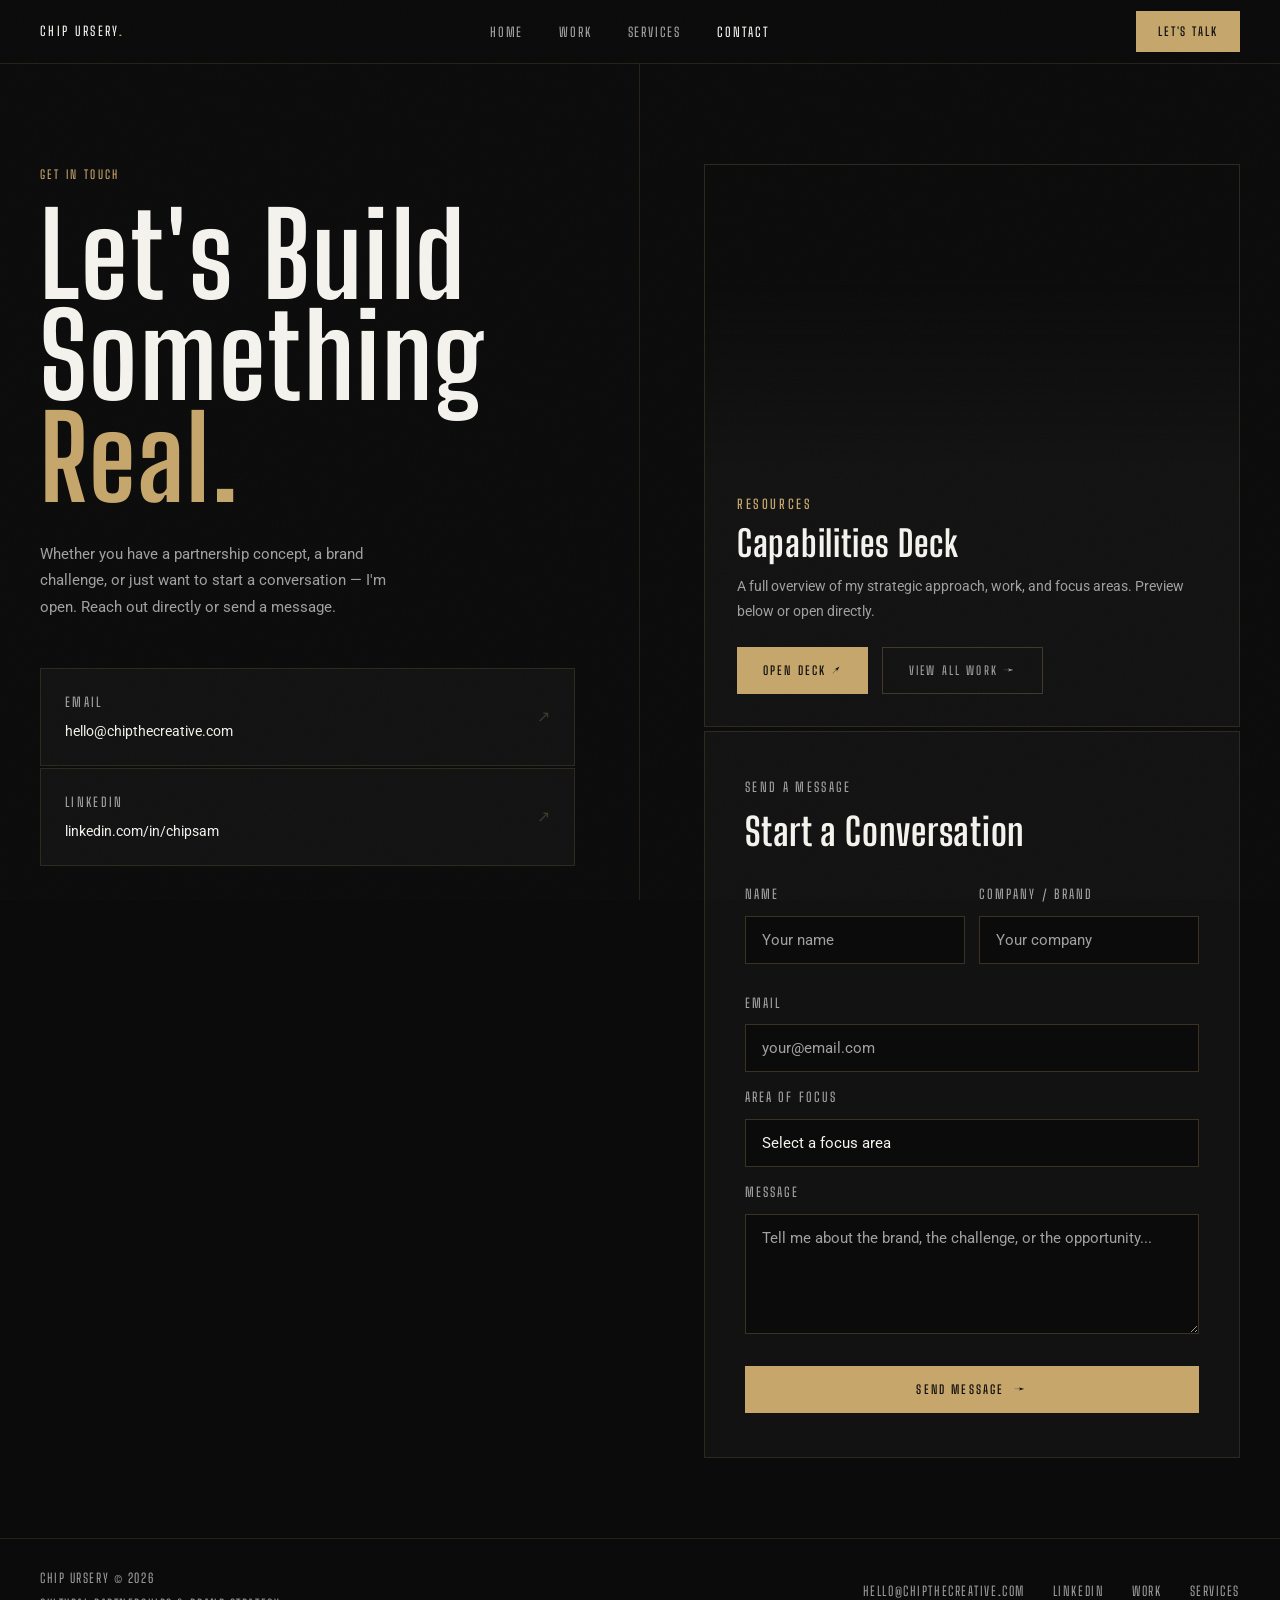
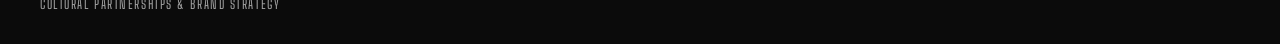
==== commit 4853bf45: "Add files via upload Final website updates and hero portrait" ====
--- a/contact.html
+++ b/contact.html
@@ -7,304 +7,178 @@
   <title>Contact — Chip Ursery</title>
   <link rel="preconnect" href="https://fonts.googleapis.com" />
   <link rel="preconnect" href="https://fonts.gstatic.com" crossorigin />
-  <link href="https://fonts.googleapis.com/css2?family=Big+Shoulders+Display:wght@300;400;500;600;700;800;900&family=Big+Shoulders+Text:wght@300;400;500;600;700&family=Lato:ital,wght@0,100;0,300;0,400;1,100;1,300&display=swap" rel="stylesheet" />
+  <link href="https://fonts.googleapis.com/css2?family=Big+Shoulders+Display:wght@300;400;500;600;700;800;900&family=Big+Shoulders+Text:wght@300;400;500;600;700&family=Lato:ital,wght@0,100;0,300;0,400;1,100;1,300&family=Roboto:wght@300;400&display=swap" rel="stylesheet" />
   <style>
     *, *::before, *::after { box-sizing: border-box; margin: 0; padding: 0; }
     :root {
-      --ink: #0B0B0B; --ink-2: #121212; --ink-3: #181818; --rule: rgba(198, 166, 107, 0.15); --rule-2: rgba(198, 166, 107, 0.25);
+      --ink: #0B0B0B; --ink-2: #121212; --ink-3: #181818;
+      --rule: rgba(198, 166, 107, 0.15); --rule-2: rgba(198, 166, 107, 0.25);
       --fog: #A1A1A1; --ash: #A1A1A1; --parchment: #F5F3EE; --white: #F5F3EE; --mark: #C6A66B;
-      --ease:cubic-bezier(0.16,1,0.3,1);
+      --ease: cubic-bezier(0.16,1,0.3,1);
     }
     html { scroll-behavior: smooth; }
     body {
-      background: var(--ink);
-      color: var(--parchment);
-      font-family: 'Lato', sans-serif;
-      font-weight: 300;
-      line-height: 1.65;
-      overflow-x: hidden;
-      -webkit-font-smoothing: antialiased;
-      min-height: 100vh;
-      display: flex;
-      flex-direction: column;
+      background: var(--ink); color: var(--parchment); font-family: 'Roboto', sans-serif;
+      font-weight: 400; font-size: 17px; line-height: 1.75; overflow-x: hidden;
+      -webkit-font-smoothing: antialiased; min-height: 100vh; display: flex; flex-direction: column;
     }
     body::after { content:''; position:fixed; inset:0; pointer-events:none; z-index:9000; opacity:0.028; background-image:url("data:image/svg+xml,%3Csvg xmlns='http://www.w3.org/2000/svg' width='300' height='300'%3E%3Cfilter id='g'%3E%3CfeTurbulence type='fractalNoise' baseFrequency='0.75' numOctaves='4' stitchTiles='stitch'/%3E%3C/filter%3E%3Crect width='300' height='300' filter='url(%23g)'/%3E%3C/svg%3E"); background-repeat:repeat; }
 
     /* NAV */
-    .nav { position:fixed; top:0; left:0; right:0; z-index:500; height:60px; display:flex; align-items:center; justify-content:space-between; padding:0 40px; background:rgba(10,10,10,0.9); backdrop-filter:blur(20px); border-bottom:1px solid var(--rule); }
-    .nav-logo { font-family:'Big Shoulders Text', sans-serif; font-size:11px; letter-spacing:0.18em; text-transform:uppercase; color:var(--white); text-decoration:none; }
+    .nav { position:fixed; top:0; left:0; right:0; z-index:500; height:64px; display:flex; align-items:center; justify-content:space-between; padding:0 40px; background:rgba(10,10,10,0.9); backdrop-filter:blur(20px); border-bottom:1px solid var(--rule); }
+    .nav-logo { font-family:'Big Shoulders Text',sans-serif; font-size:13px; font-weight:500; letter-spacing:0.18em; text-transform:uppercase; color:var(--white); text-decoration:none; }
     .nav-logo .dot { color:var(--mark); }
     .nav-links { display:flex; gap:36px; list-style:none; }
-    .nav-links a { font-family:'Big Shoulders Text', sans-serif; font-size:10px; letter-spacing:0.18em; text-transform:uppercase; color:var(--fog); text-decoration:none; transition:color 0.2s; }
+    .nav-links a { font-family:'Big Shoulders Text',sans-serif; font-size:13px; font-weight:500; letter-spacing:0.14em; text-transform:uppercase; color:var(--fog); text-decoration:none; transition:color 0.2s; }
     .nav-links a:hover, .nav-links a.active { color:var(--white); }
-    .nav-contact { font-family:'Big Shoulders Text', sans-serif; font-size:10px; letter-spacing:0.18em; text-transform:uppercase; color:var(--ink); background:var(--mark); padding:9px 20px; text-decoration:none; }
+    .nav-contact { font-family:'Big Shoulders Text',sans-serif; font-size:12px; font-weight:600; letter-spacing:0.16em; text-transform:uppercase; color:var(--ink); background:var(--mark); padding:10px 22px; text-decoration:none; }
     .nav-contact:hover { opacity:0.85; }
     .nav-burger { display:none; flex-direction:column; gap:5px; cursor:pointer; padding:4px; background:none; border:none; }
     .nav-burger span { display:block; width:22px; height:1px; background:var(--parchment); transition:transform 0.3s,opacity 0.3s; }
     .nav-burger.open span:nth-child(1) { transform:translateY(6px) rotate(45deg); }
     .nav-burger.open span:nth-child(2) { opacity:0; }
     .nav-burger.open span:nth-child(3) { transform:translateY(-6px) rotate(-45deg); }
-    .nav-mobile { display:none; position:fixed; inset:0; top:60px; background:var(--ink-2); z-index:490; flex-direction:column; padding:60px 40px; }
+    .nav-mobile { display:none; position:fixed; inset:0; top:64px; background:var(--ink-2); z-index:490; flex-direction:column; padding:60px 40px; }
     .nav-mobile.open { display:flex; }
-    .nav-mobile a { font-family:'Big Shoulders Display', sans-serif; font-size:52px; letter-spacing:0.04em; color:var(--parchment); text-decoration:none; border-bottom:1px solid var(--rule); padding:20px 0; transition:color 0.2s; }
+    .nav-mobile a { font-family:'Big Shoulders Display',sans-serif; font-size:52px; letter-spacing:0.04em; color:var(--parchment); text-decoration:none; border-bottom:1px solid var(--rule); padding:20px 0; transition:color 0.2s; }
     .nav-mobile a:hover { color:var(--mark); }
 
     /* MAIN LAYOUT */
-    main { flex: 1; display: grid; grid-template-columns: 1fr 1fr; min-height: calc(100vh - 60px); margin-top: 60px; }
+    main { flex:1; display:grid; grid-template-columns:1fr 1fr; min-height:calc(100vh - 64px); margin-top:64px; }
 
     /* LEFT PANEL */
-    .contact-left {
-      padding: 100px 64px 80px 40px;
-      border-right: 1px solid var(--rule);
-      display: flex;
-      flex-direction: column;
-      justify-content: space-between;
-      position: sticky;
-      top: 60px;
-      height: calc(100vh - 60px);
-      overflow-y: auto;
-    }
-
-    .contact-top {}
-
-    .page-label {
-      font-family:'Big Shoulders Text', sans-serif; font-size:10px; letter-spacing:0.22em;
-      text-transform:uppercase; color:var(--mark); margin-bottom:20px; display:block;
-    }
-
-    .contact-headline {
-      font-family: 'Big Shoulders Display', sans-serif;
-      font-size: clamp(72px, 9vw, 128px);
-      line-height: 0.88;
-      letter-spacing: 0.02em;
-      color: var(--white);
-      margin-bottom: 36px;
-    }
-    .contact-headline em { color: var(--mark); font-style: normal; display: block; }
-
-    .contact-statement {
-      font-size: 15px;
-      color: var(--ash);
-      line-height: 1.85;
-      max-width: 380px;
-      margin-bottom: 56px;
-    }
-
-    /* DIRECT LINKS */
-    .direct-links { display: flex; flex-direction: column; gap: 1px; margin-bottom: 48px; }
-
-    .direct-link {
-      display: flex;
-      align-items: center;
-      justify-content: space-between;
-      padding: 22px 24px;
-      background: var(--ink-2);
-      border: 1px solid var(--rule);
-      text-decoration: none;
-      transition: background 0.25s var(--ease), border-color 0.25s;
-      margin-bottom: 1px;
-    }
-    .direct-link:last-child { margin-bottom: 0; }
-    .direct-link:hover { background: var(--ink-3); border-color: var(--rule-2); }
-    .direct-link:hover .dl-arrow { color: var(--mark); transform: translate(3px,-3px); }
-
-    .dl-info {}
-    .dl-type {
-      font-family:'Big Shoulders Text', sans-serif; font-size:9px; letter-spacing:0.24em;
-      text-transform:uppercase; color:var(--fog); margin-bottom:6px;
-    }
-    .dl-value {
-      font-family:'Big Shoulders Text', sans-serif; font-size:13px; letter-spacing:0.04em;
-      color:var(--parchment);
-    }
-    .dl-arrow {
-      font-size:16px; color:var(--rule-2);
-      transition: color 0.2s, transform 0.25s var(--ease);
-    }
-
-    /* AVAILABILITY */
-    .availability {
-      display: inline-flex;
-      align-items: center;
-      gap: 10px;
-    }
-    .avail-dot {
-      width: 7px; height: 7px;
-      border-radius: 50%;
-      background: var(--mark);
-      flex-shrink: 0;
-      animation: pulse 2.4s ease-in-out infinite;
-    }
-    @keyframes pulse {
-      0%,100% { opacity:1; box-shadow:0 0 0 0 rgba(198, 166, 107, 0.35); }
-      50% { opacity:0.75; box-shadow:0 0 0 5px rgba(198, 166, 107, 0); }
-    }
-    .avail-text {
-      font-family:'Big Shoulders Text', sans-serif; font-size:10px; letter-spacing:0.16em;
-      text-transform:uppercase; color:var(--fog);
-    }
+    .contact-left { padding:100px 64px 80px 40px; border-right:1px solid var(--rule); display:flex; flex-direction:column; justify-content:space-between; position:sticky; top:64px; height:calc(100vh - 64px); overflow-y:auto; }
+
+    .page-label { font-family:'Big Shoulders Text',sans-serif; font-size:12px; font-weight:500; letter-spacing:0.2em; text-transform:uppercase; color:var(--mark); margin-bottom:20px; display:block; }
+    .contact-headline { font-family:'Big Shoulders Display',sans-serif; font-size:clamp(64px,9vw,120px); line-height:0.88; letter-spacing:0.02em; color:var(--white); margin-bottom:32px; }
+    .contact-headline em { color:var(--mark); font-style:normal; display:block; }
+    .contact-statement { font-size:15px; color:var(--ash); line-height:1.75; max-width:380px; margin-bottom:48px; }
+
+    .direct-links { display:flex; flex-direction:column; gap:1px; margin-bottom:40px; }
+    .direct-link { display:flex; align-items:center; justify-content:space-between; padding:22px 24px; background:var(--ink-2); border:1px solid var(--rule); text-decoration:none; transition:background 0.25s,border-color 0.25s; margin-bottom:1px; }
+    .direct-link:last-child { margin-bottom:0; }
+    .direct-link:hover { background:var(--ink-3); border-color:var(--rule-2); }
+    .direct-link:hover .dl-arrow { color:var(--mark); transform:translate(3px,-3px); }
+    .dl-type { font-family:'Big Shoulders Text',sans-serif; font-size:13px; font-weight:500; letter-spacing:0.18em; text-transform:uppercase; color:var(--fog); margin-bottom:5px; }
+    .dl-value { font-family:'Roboto',sans-serif; font-size:14px; color:var(--parchment); }
+    .dl-arrow { font-size:16px; color:var(--rule-2); transition:color 0.2s,transform 0.25s var(--ease); }
+
+    .availability { display:inline-flex; align-items:center; gap:10px; }
+    .avail-dot { width:7px; height:7px; border-radius:50%; background:var(--mark); flex-shrink:0; animation:pulse 2.4s ease-in-out infinite; }
+    @keyframes pulse { 0%,100%{opacity:1;box-shadow:0 0 0 0 rgba(198,166,107,0.35);}50%{opacity:0.75;box-shadow:0 0 0 5px rgba(198,166,107,0);} }
+    .avail-text { font-family:'Big Shoulders Text',sans-serif; font-size:13px; font-weight:500; letter-spacing:0.14em; text-transform:uppercase; color:var(--fog); }
 
     /* RIGHT PANEL */
-    .contact-right {
-      padding: 100px 40px 80px 64px;
-      display: flex;
-      flex-direction: column;
-      gap: 2px;
-    }
-
-    /* DECK DOWNLOAD */
+    .contact-right { padding:100px 40px 80px 64px; display:flex; flex-direction:column; gap:2px; }
+
+    /* CAPABILITIES DECK — PREVIEW TREATMENT */
     .deck-block {
       background: var(--ink-2);
       border: 1px solid var(--rule);
-      padding: 44px 40px;
       margin-bottom: 2px;
-    }
-
-    .deck-block-label {
-      font-family:'Big Shoulders Text', sans-serif; font-size:9px; letter-spacing:0.24em;
-      text-transform:uppercase; color:var(--mark); margin-bottom:16px; display:block;
-    }
-
-    .deck-block h3 {
-      font-family:'Big Shoulders Display', sans-serif; font-size:40px; letter-spacing:0.02em;
-      color:var(--white); line-height:1; margin-bottom:14px;
-    }
-
-    .deck-block p {
-      font-size:14px; color:var(--ash); line-height:1.8; margin-bottom:28px;
-    }
-
-    .btn-filled {
-      font-family:'Big Shoulders Text', sans-serif; font-size:10px; letter-spacing:0.2em;
-      text-transform:uppercase; color:var(--ink); background:var(--mark);
-      padding:14px 28px; text-decoration:none; display:inline-flex;
-      align-items:center; gap:10px; transition:opacity 0.2s, transform 0.2s var(--ease);
-    }
+      cursor: pointer;
+      transition: background 0.3s var(--ease);
+      position: relative;
+      overflow: hidden;
+    }
+    .deck-block:hover { background: var(--ink-3); }
+
+    /* iframe preview */
+    .cap-thumb {
+      width: 100%;
+      aspect-ratio: 16/9;
+      overflow: hidden;
+      background: var(--ink);
+      position: relative;
+    }
+    .cap-thumb iframe {
+      width: 100%;
+      height: 100%;
+      border: none;
+      pointer-events: none;
+      transform: scale(1.02);
+      transition: transform 0.5s var(--ease);
+    }
+    .deck-block:hover .cap-thumb iframe { transform: scale(1.05); }
+    .cap-thumb-overlay {
+      position: absolute;
+      inset: 0;
+      background: linear-gradient(to bottom, transparent 40%, var(--ink-2) 100%);
+      transition: opacity 0.3s;
+    }
+    .deck-block:hover .cap-thumb-overlay { opacity: 0.7; }
+    .cap-thumb-icon {
+      position: absolute;
+      top: 50%; left: 50%;
+      transform: translate(-50%,-50%) scale(0.8);
+      width: 52px; height: 52px;
+      border: 1px solid rgba(198,166,107,0.4);
+      background: rgba(10,10,10,0.6);
+      backdrop-filter: blur(8px);
+      display: flex; align-items: center; justify-content: center;
+      opacity: 0;
+      transition: opacity 0.3s, transform 0.3s var(--ease);
+      font-size: 20px;
+      color: var(--mark);
+    }
+    .deck-block:hover .cap-thumb-icon { opacity:1; transform:translate(-50%,-50%) scale(1); }
+
+    .deck-block-info { padding: 28px 32px 32px; }
+    .deck-block-label { font-family:'Big Shoulders Text',sans-serif; font-size:13px; font-weight:600; letter-spacing:0.2em; text-transform:uppercase; color:var(--mark); margin-bottom:10px; display:block; }
+    .deck-block h3 { font-family:'Big Shoulders Display',sans-serif; font-size:36px; letter-spacing:0.02em; color:var(--white); line-height:1; margin-bottom:12px; }
+    .deck-block p { font-size:14px; color:var(--ash); line-height:1.75; margin-bottom:24px; }
+    .deck-block-actions { display:flex; gap:14px; align-items:center; flex-wrap:wrap; }
+
+    .btn-filled { font-family:'Big Shoulders Text',sans-serif; font-size:12px; font-weight:600; letter-spacing:0.18em; text-transform:uppercase; color:var(--ink); background:var(--mark); padding:13px 26px; text-decoration:none; display:inline-flex; align-items:center; gap:10px; transition:opacity 0.2s,transform 0.2s; }
     .btn-filled:hover { opacity:0.88; transform:translateY(-1px); }
+    .btn-ghost { font-family:'Big Shoulders Text',sans-serif; font-size:12px; font-weight:500; letter-spacing:0.18em; text-transform:uppercase; color:var(--ash); border:1px solid var(--rule-2); padding:12px 26px; text-decoration:none; display:inline-flex; align-items:center; gap:10px; transition:all 0.2s var(--ease); }
+    .btn-ghost:hover { color:var(--white); border-color:var(--ash); transform:translateY(-1px); }
 
     /* FORM */
-    .form-block {
-      background: var(--ink-2);
-      border: 1px solid var(--rule);
-      padding: 44px 40px;
-      flex: 1;
-    }
-
-    .form-block-label {
-      font-family:'Big Shoulders Text', sans-serif; font-size:9px; letter-spacing:0.24em;
-      text-transform:uppercase; color:var(--fog); margin-bottom:16px; display:block;
-    }
-
-    .form-block h3 {
-      font-family:'Big Shoulders Display', sans-serif; font-size:40px; letter-spacing:0.02em;
-      color:var(--white); line-height:1; margin-bottom:36px;
-    }
-
-    .form-row { display: grid; grid-template-columns:1fr 1fr; gap:16px; margin-bottom:16px; }
-    .form-group { margin-bottom:16px; }
-    .form-group:last-of-type { margin-bottom: 0; }
-
-    .form-group label {
-      font-family:'Big Shoulders Text', sans-serif; font-size:9px; letter-spacing:0.24em;
-      text-transform:uppercase; color:var(--fog); display:block; margin-bottom:10px;
-    }
-
-    .form-group input,
-    .form-group textarea,
-    .form-group select {
-      width:100%;
-      background: var(--ink);
-      border: 1px solid var(--rule-2);
-      border-bottom: 1px solid var(--rule-2);
-      color: var(--parchment);
-      font-family:'Lato', sans-serif;
-      font-size:14px;
-      font-weight:300;
-      padding:14px 16px;
-      outline:none;
-      appearance:none;
-      -webkit-appearance:none;
-      transition: border-color 0.2s, background 0.2s;
-      border-radius: 0;
-    }
-    .form-group input:focus,
-    .form-group textarea:focus,
-    .form-group select:focus {
-      border-color: var(--mark);
-      background: var(--ink-2);
-    }
-    .form-group input::placeholder,
-    .form-group textarea::placeholder { color: var(--fog); }
-    .form-group select option { background: var(--ink-2); }
-    .form-group textarea { resize: vertical; min-height: 120px; }
-
-    .form-submit {
-      font-family:'Big Shoulders Text', sans-serif; font-size:10px; letter-spacing:0.2em; text-transform:uppercase;
-      color:var(--ink); background:var(--mark); border:none; padding:16px 32px;
-      width:100%; cursor:pointer; margin-top:24px;
-      transition: opacity 0.2s;
-      display:flex; align-items:center; justify-content:center; gap:10px;
-    }
+    .form-block { background:var(--ink-2); border:1px solid var(--rule); padding:44px 40px; flex:1; }
+    .form-block-label { font-family:'Big Shoulders Text',sans-serif; font-size:13px; font-weight:500; letter-spacing:0.18em; text-transform:uppercase; color:var(--fog); margin-bottom:14px; display:block; }
+    .form-block h3 { font-family:'Big Shoulders Display',sans-serif; font-size:38px; letter-spacing:0.02em; color:var(--white); line-height:1; margin-bottom:32px; }
+    .form-row { display:grid; grid-template-columns:1fr 1fr; gap:14px; margin-bottom:14px; }
+    .form-group { margin-bottom:14px; }
+    .form-group label { font-family:'Big Shoulders Text',sans-serif; font-size:13px; font-weight:500; letter-spacing:0.16em; text-transform:uppercase; color:var(--fog); display:block; margin-bottom:10px; }
+    .form-group input, .form-group textarea, .form-group select {
+      width:100%; background:var(--ink); border:1px solid var(--rule-2); color:var(--parchment);
+      font-family:'Roboto',sans-serif; font-size:15px; font-weight:400; padding:14px 16px; outline:none;
+      appearance:none; -webkit-appearance:none; transition:border-color 0.2s,background 0.2s; border-radius:0;
+    }
+    .form-group input:focus, .form-group textarea:focus, .form-group select:focus { border-color:var(--mark); background:var(--ink-2); }
+    .form-group input::placeholder, .form-group textarea::placeholder { color:var(--fog); }
+    .form-group select option { background:var(--ink-2); }
+    .form-group textarea { resize:vertical; min-height:120px; }
+    .form-submit { font-family:'Big Shoulders Text',sans-serif; font-size:12px; font-weight:600; letter-spacing:0.18em; text-transform:uppercase; color:var(--ink); background:var(--mark); border:none; padding:16px 32px; width:100%; cursor:pointer; margin-top:22px; transition:opacity 0.2s; display:flex; align-items:center; justify-content:center; gap:10px; }
     .form-submit:hover { opacity:0.88; }
     .form-submit:disabled { opacity:0.5; cursor:not-allowed; }
-
-    /* SUCCESS STATE */
-    .form-success {
-      display: none;
-      text-align: center;
-      padding: 48px 0;
-    }
-    .form-success .success-mark {
-      font-family:'Big Shoulders Display', sans-serif;
-      font-size:64px;
-      color:var(--mark);
-      line-height:1;
-      margin-bottom:16px;
-      display:block;
-    }
-    .form-success p {
-      font-size:14px;
-      color:var(--ash);
-      line-height:1.8;
-    }
+    .form-success { display:none; text-align:center; padding:48px 0; }
+    .form-success .success-mark { font-family:'Big Shoulders Display',sans-serif; font-size:64px; color:var(--mark); line-height:1; margin-bottom:16px; display:block; }
+    .form-success p { font-size:15px; color:var(--ash); line-height:1.75; }
 
     /* FOOTER */
-    .footer {
-      border-top:1px solid var(--rule);
-      padding:28px 40px;
-      display:flex;
-      justify-content:space-between;
-      align-items:center;
-      gap:24px;
-      flex-wrap:wrap;
-    }
-    .footer p { font-family:'Big Shoulders Text', sans-serif; font-size:10px; letter-spacing:0.14em; text-transform:uppercase; color:var(--fog); }
+    .footer { border-top:1px solid var(--rule); padding:28px 40px; display:flex; justify-content:space-between; align-items:center; gap:24px; flex-wrap:wrap; }
+    .footer p { font-family:'Big Shoulders Text',sans-serif; font-size:13px; letter-spacing:0.12em; text-transform:uppercase; color:var(--fog); }
     .footer-links { display:flex; gap:28px; }
-    .footer-links a { font-family:'Big Shoulders Text', sans-serif; font-size:10px; letter-spacing:0.14em; text-transform:uppercase; color:var(--fog); text-decoration:none; transition:color 0.2s; }
+    .footer-links a { font-family:'Big Shoulders Text',sans-serif; font-size:13px; letter-spacing:0.12em; text-transform:uppercase; color:var(--fog); text-decoration:none; transition:color 0.2s; }
     .footer-links a:hover { color:var(--white); }
 
     .reveal { opacity:0; transform:translateY(20px); transition:opacity 0.7s var(--ease),transform 0.7s var(--ease); }
     .reveal.visible { opacity:1; transform:none; }
 
-    /* RESPONSIVE */
-    @media (max-width: 1024px) {
-      main { grid-template-columns: 1fr; }
-      .contact-left {
-        position: static;
-        height: auto;
-        padding: 100px 40px 60px;
-        border-right: none;
-        border-bottom: 1px solid var(--rule);
-      }
-      .contact-right { padding: 60px 40px 80px; }
-    }
-    @media (max-width: 600px) {
-      .nav { padding:0 20px; }
-      .nav-links, .nav-contact { display:none; }
+    @media (max-width:1024px) {
+      main { grid-template-columns:1fr; }
+      .contact-left { position:static; height:auto; padding:100px 40px 60px; border-right:none; border-bottom:1px solid var(--rule); }
+      .contact-right { padding:60px 40px 80px; }
+    }
+    @media (max-width:600px) {
+      .nav { padding:0 20px; height:60px; }
+      .nav-links,.nav-contact { display:none; }
       .nav-burger { display:flex; }
       .contact-left { padding:100px 20px 52px; }
       .contact-right { padding:52px 20px 80px; }
-      .deck-block, .form-block { padding:32px 24px; }
+      .deck-block-info, .form-block { padding:28px 24px; }
       .form-row { grid-template-columns:1fr; }
       .footer { padding:24px 20px; flex-direction:column; align-items:flex-start; gap:16px; }
     }
@@ -317,7 +191,6 @@
     <ul class="nav-links">
       <li><a href="index.html">Home</a></li>
       <li><a href="work.html">Work</a></li>
-      <li><a href="projects.html">Projects</a></li>
       <li><a href="services.html">Services</a></li>
       <li><a href="contact.html" class="active">Contact</a></li>
     </ul>
@@ -327,7 +200,6 @@
   <nav class="nav-mobile" id="mobileNav">
     <a href="index.html">Home</a>
     <a href="work.html">Work</a>
-    <a href="projects.html">Projects</a>
     <a href="services.html">Services</a>
     <a href="contact.html">Contact</a>
   </nav>
@@ -340,12 +212,11 @@
         <span class="page-label">Get In Touch</span>
         <h1 class="contact-headline">Let's Build<br>Something<br><em>Real.</em></h1>
         <p class="contact-statement">Whether you have a partnership concept, a brand challenge, or just want to start a conversation — I'm open. Reach out directly or send a message.</p>
-
         <div class="direct-links">
-          <a href="mailto:chipursery@gmail.com" class="direct-link">
+          <a href="mailto:hello@chipthecreative.com" class="direct-link">
             <div class="dl-info">
               <div class="dl-type">Email</div>
-              <div class="dl-value">chipursery@gmail.com</div>
+              <div class="dl-value">hello@chipthecreative.com</div>
             </div>
             <span class="dl-arrow">↗</span>
           </a>
@@ -357,7 +228,6 @@
             <span class="dl-arrow">↗</span>
           </a>
         </div>
-
         <div class="availability">
           <span class="avail-dot"></span>
           <span class="avail-text">Available for new projects & collaborations</span>
@@ -368,19 +238,27 @@
     <!-- RIGHT -->
     <div class="contact-right">
 
-      <!-- CAPABILITIES DECK -->
-      <div class="deck-block reveal">
-        <span class="deck-block-label">Resources</span>
-        <h3>Capabilities Deck</h3>
-        <p>A full overview of my strategic approach, work, and focus areas. Download or share with your team before we connect.</p>
-        <!-- UPDATE: Replace the href below with your capabilities/intro deck Google Drive link -->
-        <div style="display: flex; gap: 16px; align-items: center; flex-wrap: wrap; margin-top: 8px;">
-          <a href="https://drive.google.com/file/d/1-_7iHMF8_PQELfiRIcevgMTAsRC_Ux6O/view" target="_blank" rel="noopener" class="btn-filled">
-            ↓ Download Capabilities Deck
-          </a>
-          <a href="work.html" class="btn-ghost" style="text-decoration: none;">
-            My Work →
-          </a>
+      <!-- CAPABILITIES DECK — PREVIEW TREATMENT -->
+      <div class="deck-block reveal" onclick="window.open('https://drive.google.com/file/d/1_ADMExDZ3Tee600ANTC8Fq_Uwq6Up56f/view?usp=drive_link','_blank')">
+        <div class="cap-thumb">
+          <iframe
+            src="https://drive.google.com/file/d/1_ADMExDZ3Tee600ANTC8Fq_Uwq6Up56f/preview"
+            loading="lazy"
+            title="Chip Ursery Capabilities Deck"
+          ></iframe>
+          <div class="cap-thumb-overlay"></div>
+          <div class="cap-thumb-icon">↗</div>
+        </div>
+        <div class="deck-block-info">
+          <span class="deck-block-label">Resources</span>
+          <h3>Capabilities Deck</h3>
+          <p>A full overview of my strategic approach, work, and focus areas. Preview below or open directly.</p>
+          <div class="deck-block-actions" onclick="event.stopPropagation()">
+            <a href="https://drive.google.com/file/d/1_ADMExDZ3Tee600ANTC8Fq_Uwq6Up56f/view?usp=drive_link" target="_blank" rel="noopener" class="btn-filled">
+              Open Deck ↗
+            </a>
+            <a href="work.html" class="btn-ghost">View All Work →</a>
+          </div>
         </div>
       </div>
 
@@ -388,7 +266,6 @@
       <div class="form-block reveal">
         <span class="form-block-label">Send a Message</span>
         <h3>Start a Conversation</h3>
-
         <div id="formFields">
           <div class="form-row">
             <div class="form-group">
@@ -423,7 +300,6 @@
             Send Message <span>→</span>
           </button>
         </div>
-
         <div class="form-success" id="formSuccess">
           <span class="success-mark">✓</span>
           <p>Message sent.<br>I'll be in touch shortly.</p>
@@ -435,11 +311,11 @@
 
   <footer class="footer">
     <div>
-      <p>Chip Ursery © 2025</p>
+      <p>Chip Ursery © 2026</p>
       <p style="margin-top:4px;">Cultural Partnerships & Brand Strategy</p>
     </div>
     <div class="footer-links">
-      <a href="mailto:chipursery@gmail.com">Email</a>
+      <a href="mailto:hello@chipthecreative.com">hello@chipthecreative.com</a>
       <a href="https://www.linkedin.com/in/chipsam/" target="_blank" rel="noopener">LinkedIn</a>
       <a href="work.html">Work</a>
       <a href="services.html">Services</a>
@@ -447,7 +323,6 @@
   </footer>
 
   <script>
-    // Mobile nav
     const burger = document.getElementById('burger');
     const mobileNav = document.getElementById('mobileNav');
     burger.addEventListener('click', () => {
@@ -461,15 +336,11 @@
       document.body.style.overflow = '';
     }));
 
-    // Scroll reveal
-    const io = new IntersectionObserver((entries) => {
-      entries.forEach(e => {
-        if (e.isIntersecting) { e.target.classList.add('visible'); io.unobserve(e.target); }
-      });
+    const io = new IntersectionObserver(entries => {
+      entries.forEach(e => { if (e.isIntersecting) { e.target.classList.add('visible'); io.unobserve(e.target); } });
     }, { threshold: 0.06 });
     document.querySelectorAll('.reveal').forEach(el => io.observe(el));
 
-    // Form submit — opens mail client with pre-filled content
     function handleSubmit() {
       const name    = document.getElementById('fname').value.trim();
       const company = document.getElementById('fcompany').value.trim();
@@ -478,13 +349,9 @@
       const message = document.getElementById('fmessage').value.trim();
 
       if (!name || !email || !message) {
-        // Highlight missing fields
-        [['fname', name], ['femail', email], ['fmessage', message]].forEach(([id, val]) => {
+        [['fname',name],['femail',email],['fmessage',message]].forEach(([id,val]) => {
           const el = document.getElementById(id);
-          if (!val) {
-            el.style.borderColor = 'rgba(198, 166, 107, 0.5)';
-            setTimeout(() => el.style.borderColor = '', 2000);
-          }
+          if (!val) { el.style.borderColor='rgba(198,166,107,0.5)'; setTimeout(()=>el.style.borderColor='',2000); }
         });
         return;
       }
@@ -493,23 +360,20 @@
       btn.disabled = true;
       btn.textContent = 'Sending...';
 
-      const subject = encodeURIComponent(`Portfolio Inquiry — ${name}${company ? ' / ' + company : ''}`);
+      const subject = encodeURIComponent(`Portfolio Inquiry — ${name}${company?' / '+company:''}`);
       const body = encodeURIComponent(
-        `Hi Chip,\n\nMy name is ${name}${company ? ' from ' + company : ''}.\n\n` +
-        (service ? `Focus area: ${service}\n\n` : '') +
+        `Hi Chip,\n\nMy name is ${name}${company?' from '+company:''}.\n\n`+
+        (service?`Focus area: ${service}\n\n`:'')+
         `${message}\n\nBest,\n${name}\n${email}`
       );
-
-      window.location.href = `mailto:chipursery@gmail.com?subject=${subject}&body=${body}`;
-
-      // Show success state after short delay
+      window.location.href = `mailto:hello@chipthecreative.com?subject=${subject}&body=${body}`;
+
       setTimeout(() => {
         document.getElementById('formFields').style.display = 'none';
         document.getElementById('formSuccess').style.display = 'block';
       }, 800);
     }
 
-    // Allow submit on Enter in inputs (not textarea)
     document.querySelectorAll('#formFields input, #formFields select').forEach(el => {
       el.addEventListener('keydown', e => { if (e.key === 'Enter') handleSubmit(); });
     });
